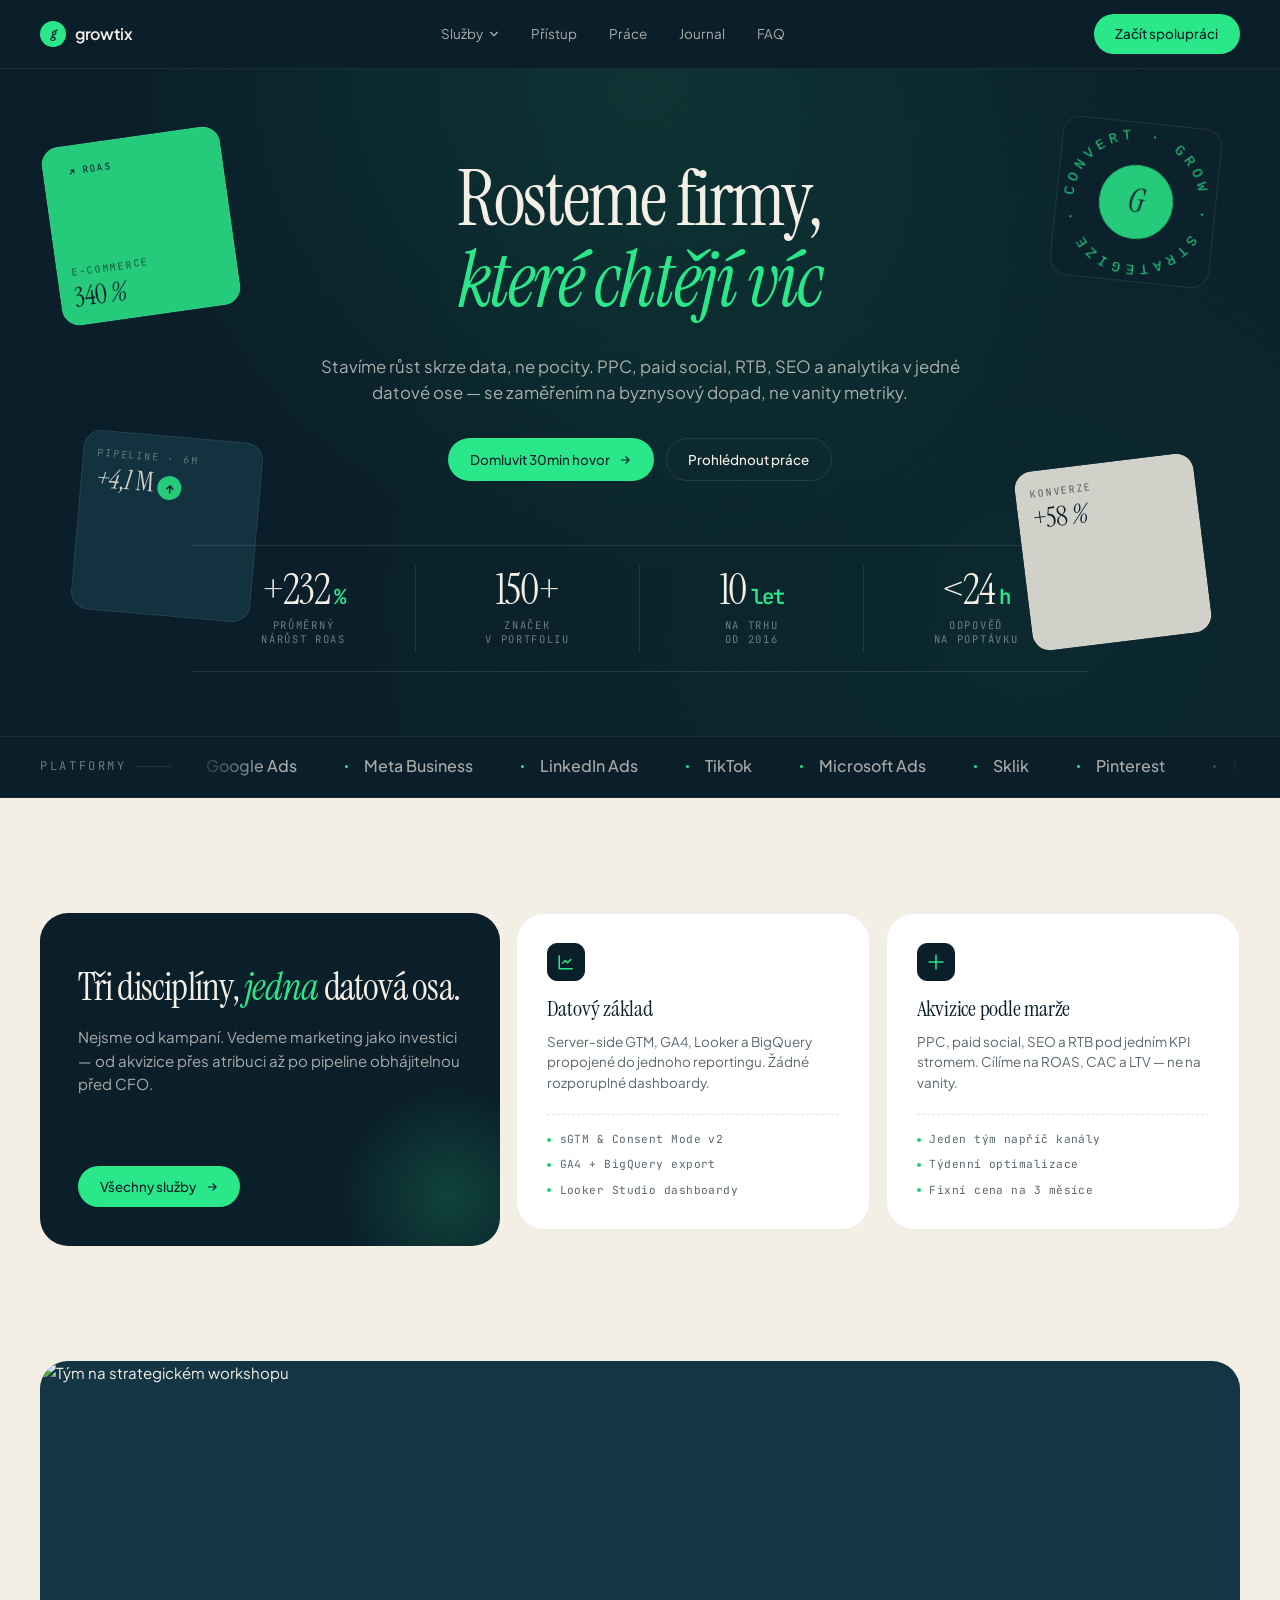
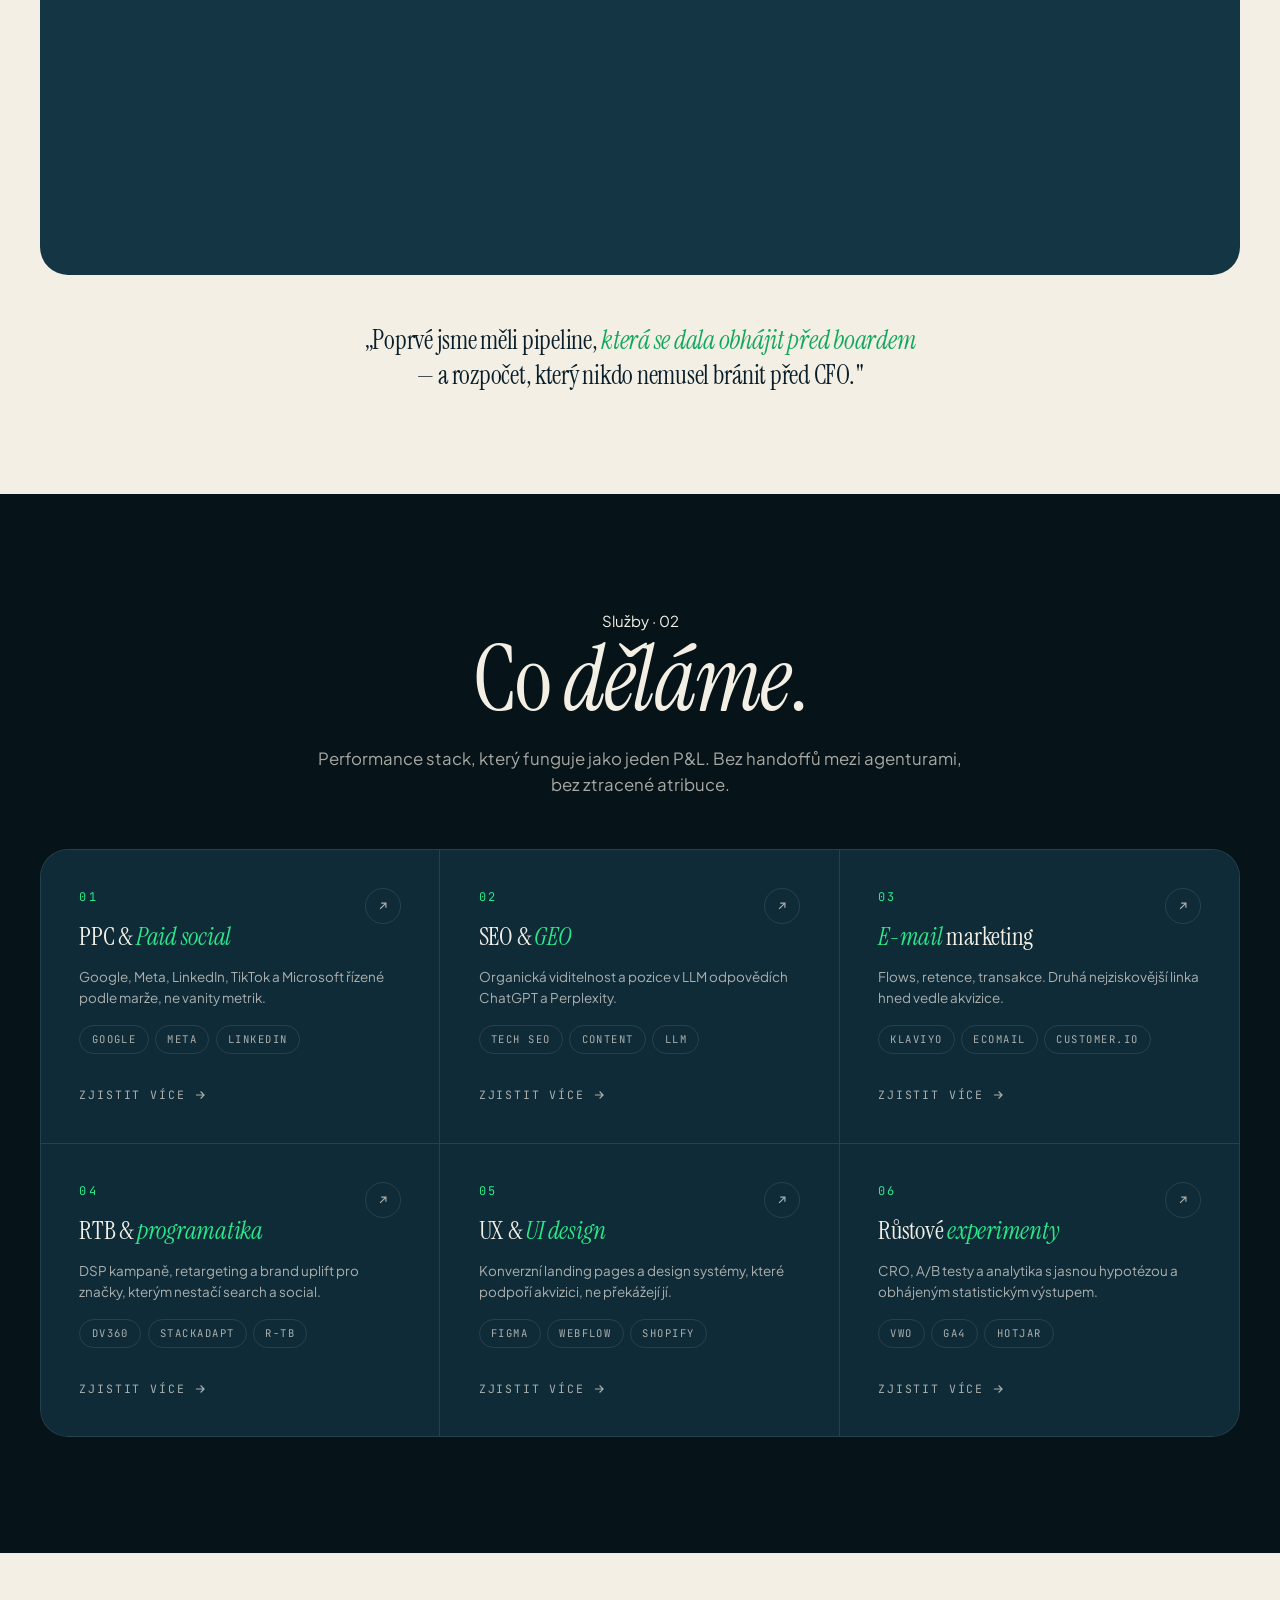
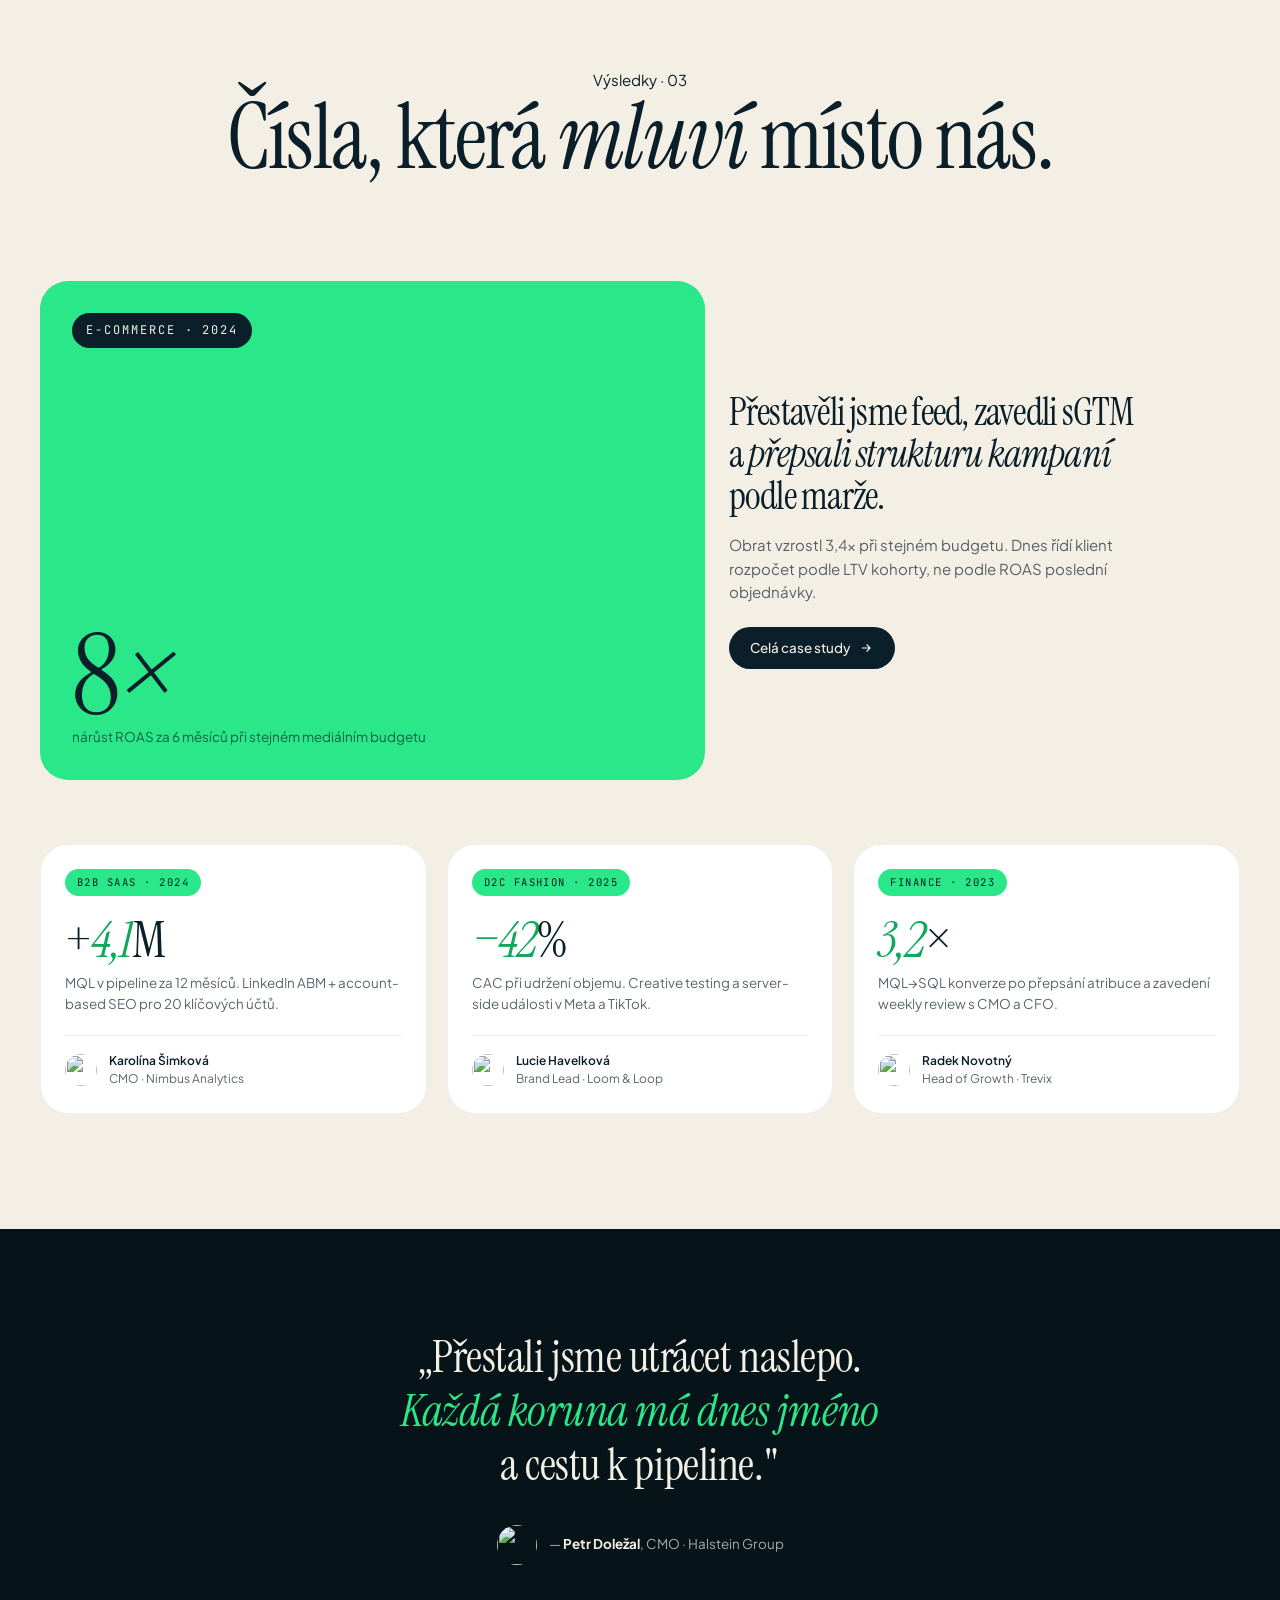
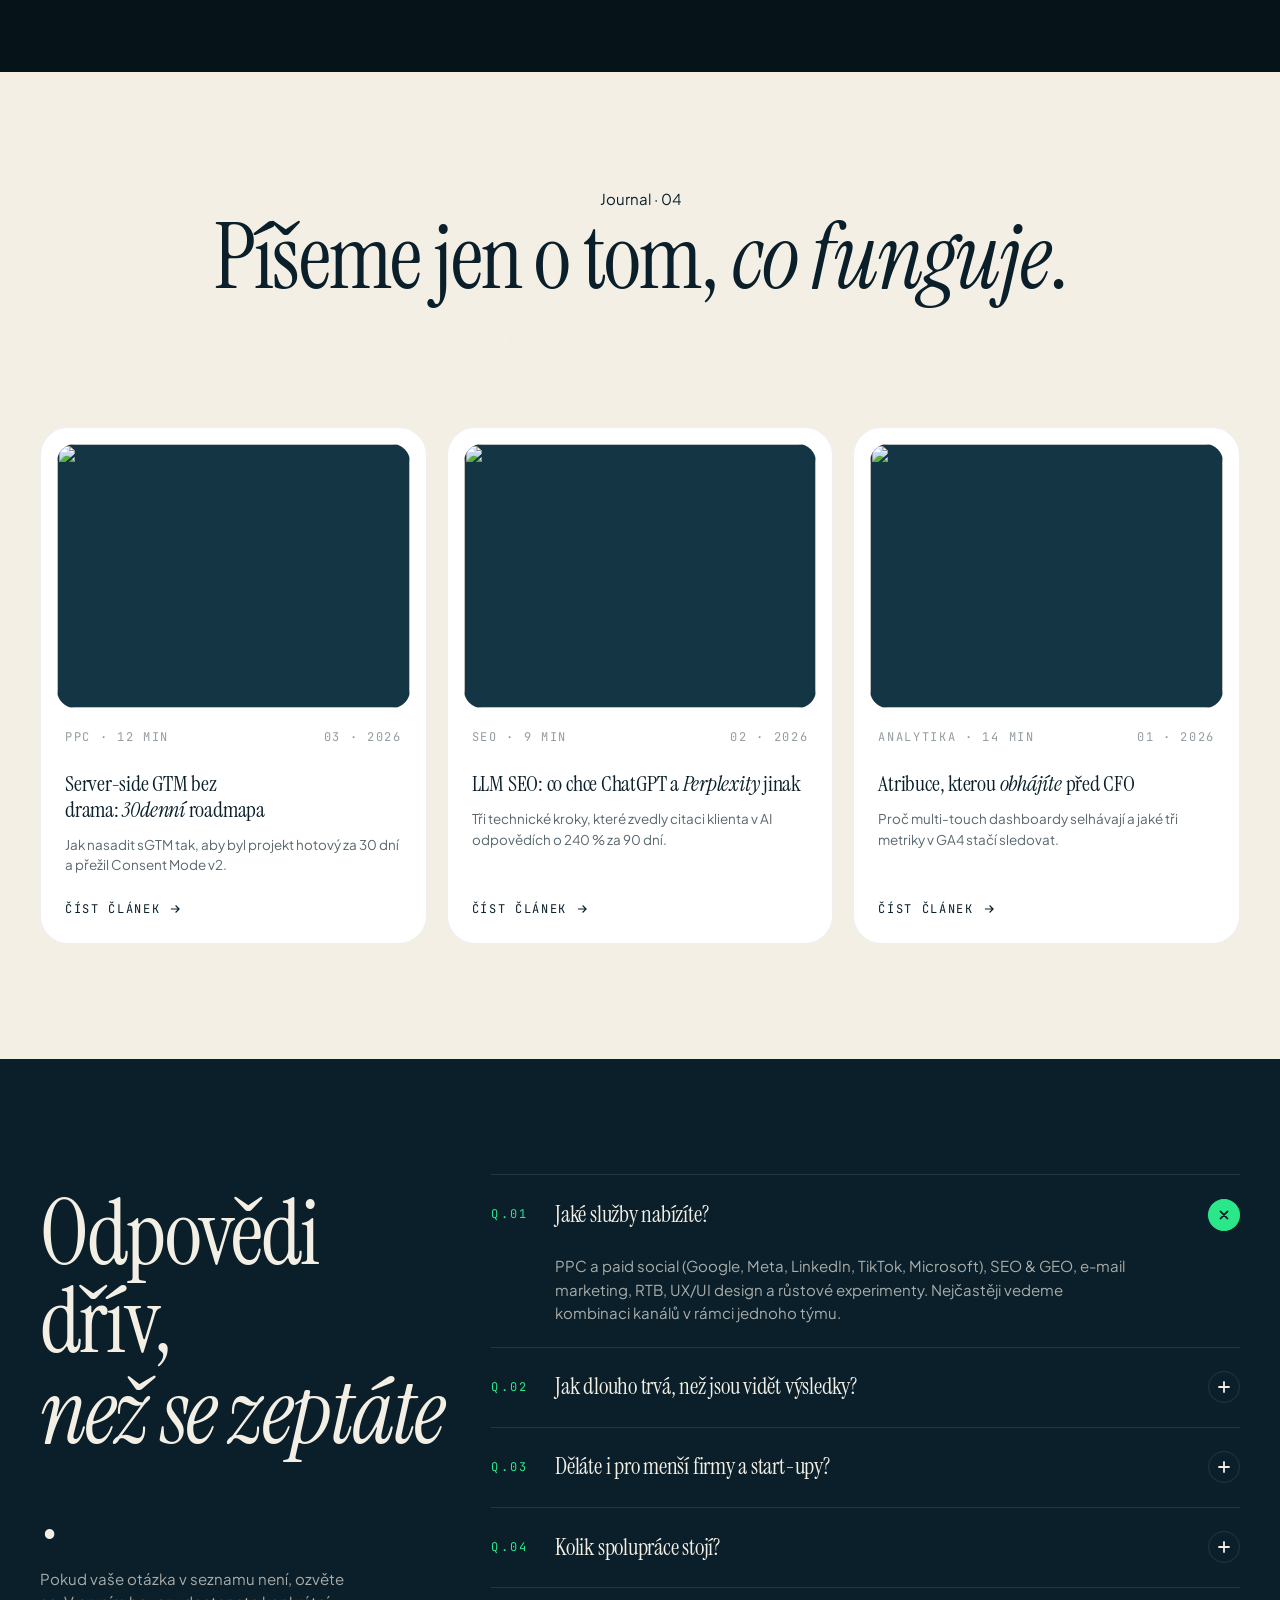
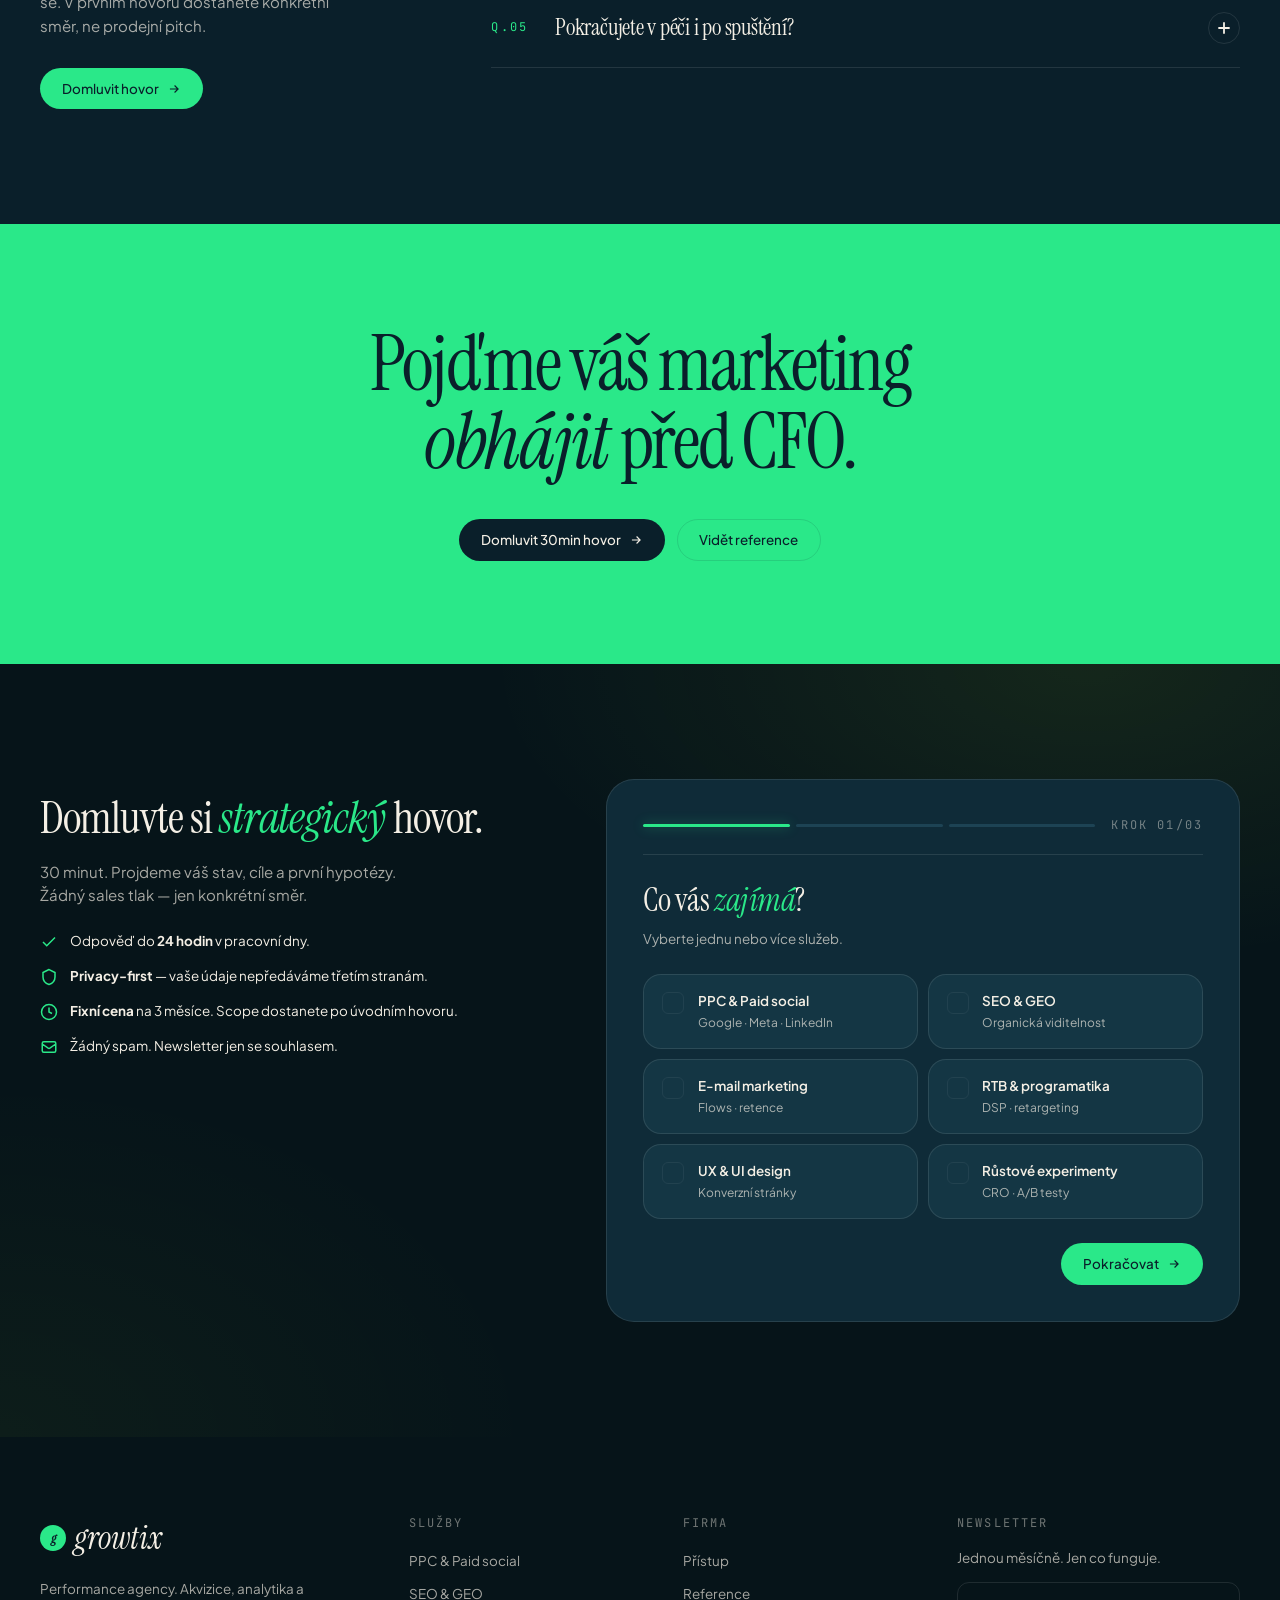
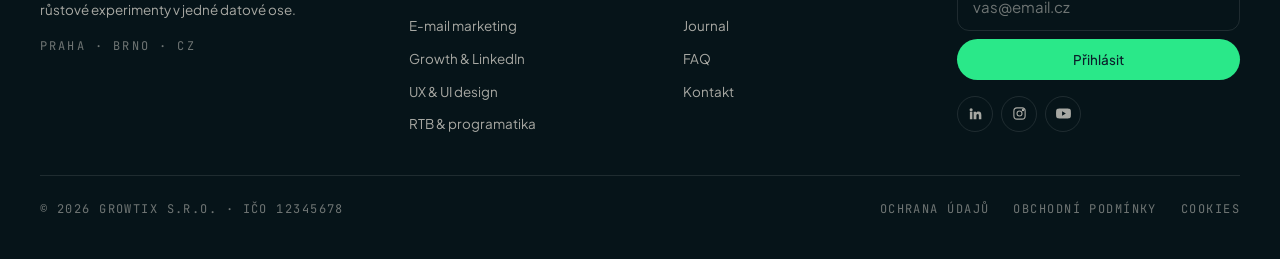
==== index.html @ 241e906a "Initial commit: GrowTix web project" ====
<!doctype html>
<html lang="cs">
<head>
<meta charset="utf-8">
<meta name="viewport" content="width=device-width, initial-scale=1, viewport-fit=cover">
<meta name="color-scheme" content="dark">
<title>Growtix — Performance agency, která škáluje značky</title>
<meta name="description" content="Performance agentura z Prahy a Brna. PPC, SEO, paid social, analytika a růstové experimenty řízené podle marže.">
<link rel="preconnect" href="https://fonts.googleapis.com">
<link rel="preconnect" href="https://fonts.gstatic.com" crossorigin>
<link href="https://fonts.googleapis.com/css2?family=Plus+Jakarta+Sans:wght@400;500;600;700&family=Instrument+Serif:ital@0;1&family=JetBrains+Mono:wght@400;500&display=swap" rel="stylesheet">
<link rel="stylesheet" href="css/growtix.css">
</head>
<body>

<header class="header" id="gxHeader">
  <div class="container container--wide">
    <div class="header__inner">
      <a href="#top" class="brand" aria-label="Growtix — domů">
        <span class="brand__mark" aria-hidden="true">g</span>
        <span>growtix</span>
      </a>
      <nav class="nav" aria-label="Hlavní">
        <button type="button" class="nav__link nav__trigger" id="gxMegaTrigger" aria-haspopup="true" aria-expanded="false" aria-controls="gxMega">
          Služby
          <svg class="chev" viewBox="0 0 12 12" aria-hidden="true"><path d="M2 4l4 4 4-4" fill="none" stroke="currentColor" stroke-width="1.6" stroke-linecap="round" stroke-linejoin="round"/></svg>
        </button>
        <a href="#approach" class="nav__link">Přístup</a>
        <a href="#work" class="nav__link">Práce</a>
        <a href="#journal" class="nav__link">Journal</a>
        <a href="#faq" class="nav__link">FAQ</a>
      </nav>
      <div class="header__actions">
        <button class="burger" aria-label="Menu"><svg width="16" height="12" viewBox="0 0 18 14" fill="none" stroke="currentColor" stroke-width="1.6" stroke-linecap="round"><path d="M1 1h16M1 7h16M1 13h16"/></svg></button>
        <a href="#cta" class="btn btn--primary">Začít spolupráci</a>
      </div>
    </div>
  </div>

  <div class="mega" id="gxMega" role="region" aria-label="Služby">
    <div class="container container--wide">
      <div class="mega__inner">
        <div class="mega__list">
          <a href="sluzby/ppc.html" class="mega__item"><span class="mega__num">01</span><span class="mega__title">PPC &amp; <em>Paid</em></span><span class="mega__desc">Google · Meta · LinkedIn · TikTok</span></a>
          <a href="sluzby/seo.html" class="mega__item"><span class="mega__num">02</span><span class="mega__title">SEO &amp; <em>GEO</em></span><span class="mega__desc">Organika + LLM viditelnost</span></a>
          <a href="sluzby/email.html" class="mega__item"><span class="mega__num">03</span><span class="mega__title"><em>E-mail</em> marketing</span><span class="mega__desc">Flows · retence · transakce</span></a>
          <a href="sluzby/growth-hacking.html" class="mega__item"><span class="mega__num">04</span><span class="mega__title">Growth &amp; <em>LinkedIn</em></span><span class="mega__desc">B2B outreach · automatizace</span></a>
          <a href="#services" class="mega__item"><span class="mega__num">05</span><span class="mega__title">RTB &amp; <em>DSP</em></span><span class="mega__desc">Programatika · retargeting</span></a>
          <a href="sluzby/ux-ui.html" class="mega__item"><span class="mega__num">06</span><span class="mega__title">UX &amp; <em>UI</em></span><span class="mega__desc">Audit · design · implementace</span></a>
        </div>
        <div class="mega__cta">
          <span class="eyebrow"><span class="dot"></span>Zdarma</span>
          <div class="mega__cta-title">PPC audit <em>do 5</em> pracovních dní.</div>
          <a href="#cta" class="btn btn--dark" style="align-self:flex-start">Objednat audit
            <svg class="arrow" viewBox="0 0 24 24" fill="none" stroke="currentColor" stroke-width="2" aria-hidden="true"><path d="M5 12h14m-6-6 6 6-6 6"/></svg>
          </a>
        </div>
      </div>
    </div>
  </div>
</header>

<main id="top">

<!-- =========== HERO =========== -->
<section class="hero hero--home" aria-labelledby="heroTitle">
  <div class="container container--wide">

    <div class="hero-home">
      <span class="eyebrow"><span class="dot"></span>We are Growtix · Performance agency</span>

      <h1 class="hero-home__title" id="heroTitle">
        Rosteme firmy, <em>které chtějí víc</em>
      </h1>

      <p class="hero-home__lead">Stavíme růst skrze data, ne pocity. PPC, paid social, RTB, SEO a analytika v jedné datové ose — se zaměřením na byznysový dopad, ne vanity metriky.</p>

      <div class="hero-home__actions">
        <a href="#cta" class="btn btn--primary">Domluvit 30min hovor
          <svg class="arrow" viewBox="0 0 24 24" fill="none" stroke="currentColor" stroke-width="2" aria-hidden="true"><path d="M5 12h14m-6-6 6 6-6 6"/></svg>
        </a>
        <a href="#work" class="btn btn--outline-light">Prohlédnout práce</a>
      </div>

      <div class="hero-home__stats" role="list" aria-label="Klíčová čísla">
        <div class="hero-stat" role="listitem">
          <div class="hero-stat__num">+232<span>%</span></div>
          <div class="hero-stat__lbl">průměrný<br>nárůst ROAS</div>
        </div>
        <div class="hero-stat" role="listitem">
          <div class="hero-stat__num">150+</div>
          <div class="hero-stat__lbl">značek<br>v portfoliu</div>
        </div>
        <div class="hero-stat" role="listitem">
          <div class="hero-stat__num">10<span>let</span></div>
          <div class="hero-stat__lbl">na trhu<br>od 2016</div>
        </div>
        <div class="hero-stat" role="listitem">
          <div class="hero-stat__num">&lt;24<span>h</span></div>
          <div class="hero-stat__lbl">odpověď<br>na poptávku</div>
        </div>
      </div>
    </div>

  </div>

  <div class="hero-home__floats" aria-hidden="true">
    <div class="hero-home__float hero-home__float--1">
      <div class="tile tile--mint">
        <span class="tile__badge"><svg viewBox="0 0 24 24" fill="none" stroke="currentColor" stroke-width="2.5"><path d="M7 17 17 7M9 7h8v8"/></svg>ROAS</span>
        <div>
          <div class="tile-kpi__label">E-commerce</div>
          <div class="tile-kpi__val">340<em>%</em></div>
        </div>
      </div>
    </div>
    <div class="hero-home__float hero-home__float--2">
      <div class="tile tile-seal">
        <div class="tile-seal__ring">
          <svg viewBox="0 0 100 100" width="100%" height="100%">
            <defs><path id="circHome" d="M50,50 m-40,0 a40,40 0 1,1 80,0 a40,40 0 1,1 -80,0"/></defs>
            <text fill="#2AE889" font-family="monospace" font-size="9" letter-spacing="3">
              <textPath href="#circHome">CONVERT · GROW · STRATEGIZE · OPTIMIZE · </textPath>
            </text>
          </svg>
        </div>
        <div class="tile-seal__glyph">G</div>
      </div>
    </div>
    <div class="hero-home__float hero-home__float--3">
      <div class="tile tile--dark">
        <div>
          <div class="tile-kpi__label">Pipeline · 6M</div>
          <div class="tile-kpi__val"><em>+4,1</em>M<span class="arr">↑</span></div>
        </div>
      </div>
    </div>
    <div class="hero-home__float hero-home__float--4">
      <div class="tile tile--cream">
        <div>
          <div class="tile-kpi__label">Konverze</div>
          <div class="tile-kpi__val">+58<em>%</em></div>
        </div>
      </div>
    </div>
  </div>
</section>

<!-- Marquee -->
<div class="marquee" aria-label="Platformy">
  <div class="container container--wide">
    <div class="marquee__row">
      <div class="marquee__label">Platformy</div>
      <div class="marquee__mask">
        <div class="marquee__track">
          <span class="marquee__item"><img src="https://cdn.simpleicons.org/googleads/f4efe5" alt="" width="20" height="20" onerror="this.style.display='none'">Google Ads</span>
          <span class="marquee__item"><img src="https://cdn.simpleicons.org/meta/f4efe5" alt="" width="20" height="20" onerror="this.style.display='none'">Meta Business</span>
          <span class="marquee__item">LinkedIn Ads</span>
          <span class="marquee__item"><img src="https://cdn.simpleicons.org/tiktok/f4efe5" alt="" width="20" height="20" onerror="this.style.display='none'">TikTok</span>
          <span class="marquee__item">Microsoft Ads</span>
          <span class="marquee__item">Sklik</span>
          <span class="marquee__item"><img src="https://cdn.simpleicons.org/pinterest/f4efe5" alt="" width="20" height="20" onerror="this.style.display='none'">Pinterest</span>
          <span class="marquee__item"><img src="https://cdn.simpleicons.org/reddit/f4efe5" alt="" width="20" height="20" onerror="this.style.display='none'">Reddit</span>
          <span class="marquee__item"><img src="https://cdn.simpleicons.org/x/f4efe5" alt="" width="20" height="20" onerror="this.style.display='none'">X (Twitter)</span>
          <span class="marquee__item"><img src="https://cdn.simpleicons.org/google/f4efe5" alt="" width="20" height="20" onerror="this.style.display='none'">Google MP</span>
          <span class="marquee__item">Klaviyo</span>
          <span class="marquee__item">Heureka</span>
          <!-- duplicate for seamless loop -->
          <span class="marquee__item" aria-hidden="true"><img src="https://cdn.simpleicons.org/googleads/f4efe5" alt="" width="20" height="20" onerror="this.style.display='none'">Google Ads</span>
          <span class="marquee__item" aria-hidden="true"><img src="https://cdn.simpleicons.org/meta/f4efe5" alt="" width="20" height="20" onerror="this.style.display='none'">Meta Business</span>
          <span class="marquee__item" aria-hidden="true">LinkedIn Ads</span>
          <span class="marquee__item" aria-hidden="true"><img src="https://cdn.simpleicons.org/tiktok/f4efe5" alt="" width="20" height="20" onerror="this.style.display='none'">TikTok</span>
          <span class="marquee__item" aria-hidden="true">Microsoft Ads</span>
          <span class="marquee__item" aria-hidden="true">Sklik</span>
          <span class="marquee__item" aria-hidden="true"><img src="https://cdn.simpleicons.org/pinterest/f4efe5" alt="" width="20" height="20" onerror="this.style.display='none'">Pinterest</span>
          <span class="marquee__item" aria-hidden="true"><img src="https://cdn.simpleicons.org/reddit/f4efe5" alt="" width="20" height="20" onerror="this.style.display='none'">Reddit</span>
          <span class="marquee__item" aria-hidden="true"><img src="https://cdn.simpleicons.org/x/f4efe5" alt="" width="20" height="20" onerror="this.style.display='none'">X (Twitter)</span>
          <span class="marquee__item" aria-hidden="true"><img src="https://cdn.simpleicons.org/google/f4efe5" alt="" width="20" height="20" onerror="this.style.display='none'">Google MP</span>
          <span class="marquee__item" aria-hidden="true">Klaviyo</span>
          <span class="marquee__item" aria-hidden="true">Heureka</span>
        </div>
      </div>
    </div>
  </div>
</div>

<!-- =========== INTRO (cream band) =========== -->
<section class="band intro reveal" id="approach" aria-labelledby="introTitle">
  <div class="container">
    <div class="intro__grid">
      <div class="intro__lead-card">
        <span class="eyebrow"><span class="dot"></span>Přístup · 01</span>
        <h3 id="introTitle">Tři disciplíny, <em>jedna</em> datová osa.</h3>
        <p>Nejsme od kampaní. Vedeme marketing jako investici — od akvizice přes atribuci až po pipeline obhájitelnou před CFO.</p>
        <a href="#services" class="btn btn--primary">Všechny služby
          <svg class="arrow" viewBox="0 0 24 24" fill="none" stroke="currentColor" stroke-width="2" aria-hidden="true"><path d="M5 12h14m-6-6 6 6-6 6"/></svg>
        </a>
      </div>
      <div class="intro-card">
        <div class="intro-card__icon"><svg width="18" height="18" viewBox="0 0 24 24" fill="none" stroke="currentColor" stroke-width="2"><path d="M3 3v18h18"/><path d="M7 14l4-4 3 3 5-5"/></svg></div>
        <h4>Datový základ</h4>
        <p>Server-side GTM, GA4, Looker a BigQuery propojené do jednoho reportingu. Žádné rozporuplné dashboardy.</p>
        <ul>
          <li>sGTM &amp; Consent Mode v2</li>
          <li>GA4 + BigQuery export</li>
          <li>Looker Studio dashboardy</li>
        </ul>
      </div>
      <div class="intro-card">
        <div class="intro-card__icon"><svg width="18" height="18" viewBox="0 0 24 24" fill="none" stroke="currentColor" stroke-width="2"><path d="M12 2v20M2 12h20"/></svg></div>
        <h4>Akvizice podle marže</h4>
        <p>PPC, paid social, SEO a RTB pod jedním KPI stromem. Cílíme na ROAS, CAC a LTV — ne na vanity.</p>
        <ul>
          <li>Jeden tým napříč kanály</li>
          <li>Týdenní optimalizace</li>
          <li>Fixní cena na 3 měsíce</li>
        </ul>
      </div>
    </div>
  </div>
</section>

<!-- =========== FEATURE STRIP =========== -->
<section class="feature-strip reveal" aria-label="Ukázka">
  <div class="container">
    <div class="feature-strip__media">
      <img src="https://images.unsplash.com/photo-1521737604893-d14cc237f11d?auto=format&fit=crop&w=1800&q=80" alt="Tým na strategickém workshopu">
    </div>
    <p class="feature-strip__caption">
      „Poprvé jsme měli pipeline, <em>která se dala obhájit před boardem</em> — a rozpočet, který nikdo nemusel bránit před CFO."
    </p>
  </div>
</section>

<!-- =========== WHAT WE DO =========== -->
<section class="band band--darker wwd reveal" id="services" aria-labelledby="servicesTitle">
  <div class="container">
    <div class="sec-head">
      Služby · 02</span>
      <h2 class="sec-head__title" id="servicesTitle">Co <em>děláme</em>.</h2>
      <p class="sec-head__lead">Performance stack, který funguje jako jeden P&amp;L. Bez handoffů mezi agenturami, bez ztracené atribuce.</p>
    </div>

    <div class="wwd__grid">
      <a class="wwd-item" href="sluzby/ppc.html">
        <div class="wwd-item__num">01</div>
        <h3 class="wwd-item__title">PPC &amp; <em>Paid social</em></h3>
        <p class="wwd-item__body">Google, Meta, LinkedIn, TikTok a Microsoft řízené podle marže, ne vanity metrik.</p>
        <div class="wwd-item__tags"><span class="tag-pill"><img src="https://cdn.simpleicons.org/googleads/2ae889" alt="" width="14" height="14" onerror="this.remove()">Google</span><span class="tag-pill"><img src="https://cdn.simpleicons.org/meta/2ae889" alt="" width="14" height="14" onerror="this.remove()">Meta</span><span class="tag-pill">LinkedIn</span></div>
        <span class="wwd-item__cta">Zjistit více <svg width="14" height="14" viewBox="0 0 24 24" fill="none" stroke="currentColor" stroke-width="2" aria-hidden="true"><path d="M5 12h14m-6-6 6 6-6 6"/></svg></span>
        <span class="wwd-item__arrow" aria-hidden="true"><svg width="14" height="14" viewBox="0 0 24 24" fill="none" stroke="currentColor" stroke-width="2"><path d="M7 17 17 7M9 7h8v8"/></svg></span>
      </a>
      <a class="wwd-item" href="sluzby/ppc.html">
        <div class="wwd-item__num">02</div>
        <h3 class="wwd-item__title">SEO &amp; <em>GEO</em></h3>
        <p class="wwd-item__body">Organická viditelnost a pozice v LLM odpovědích ChatGPT a Perplexity.</p>
        <div class="wwd-item__tags"><span class="tag-pill">Tech SEO</span><span class="tag-pill">Content</span><span class="tag-pill">LLM</span></div>
        <span class="wwd-item__cta">Zjistit více <svg width="14" height="14" viewBox="0 0 24 24" fill="none" stroke="currentColor" stroke-width="2" aria-hidden="true"><path d="M5 12h14m-6-6 6 6-6 6"/></svg></span>
        <span class="wwd-item__arrow" aria-hidden="true"><svg width="14" height="14" viewBox="0 0 24 24" fill="none" stroke="currentColor" stroke-width="2"><path d="M7 17 17 7M9 7h8v8"/></svg></span>
      </a>
      <a class="wwd-item" href="sluzby/ppc.html">
        <div class="wwd-item__num">03</div>
        <h3 class="wwd-item__title"><em>E-mail</em> marketing</h3>
        <p class="wwd-item__body">Flows, retence, transakce. Druhá nejziskovější linka hned vedle akvizice.</p>
        <div class="wwd-item__tags"><span class="tag-pill">Klaviyo</span><span class="tag-pill">Ecomail</span><span class="tag-pill">Customer.io</span></div>
        <span class="wwd-item__cta">Zjistit více <svg width="14" height="14" viewBox="0 0 24 24" fill="none" stroke="currentColor" stroke-width="2" aria-hidden="true"><path d="M5 12h14m-6-6 6 6-6 6"/></svg></span>
        <span class="wwd-item__arrow" aria-hidden="true"><svg width="14" height="14" viewBox="0 0 24 24" fill="none" stroke="currentColor" stroke-width="2"><path d="M7 17 17 7M9 7h8v8"/></svg></span>
      </a>
      <a class="wwd-item" href="sluzby/ppc.html">
        <div class="wwd-item__num">04</div>
        <h3 class="wwd-item__title">RTB &amp; <em>programatika</em></h3>
        <p class="wwd-item__body">DSP kampaně, retargeting a brand uplift pro značky, kterým nestačí search a social.</p>
        <div class="wwd-item__tags"><span class="tag-pill">DV360</span><span class="tag-pill">StackAdapt</span><span class="tag-pill">R-TB</span></div>
        <span class="wwd-item__cta">Zjistit více <svg width="14" height="14" viewBox="0 0 24 24" fill="none" stroke="currentColor" stroke-width="2" aria-hidden="true"><path d="M5 12h14m-6-6 6 6-6 6"/></svg></span>
        <span class="wwd-item__arrow" aria-hidden="true"><svg width="14" height="14" viewBox="0 0 24 24" fill="none" stroke="currentColor" stroke-width="2"><path d="M7 17 17 7M9 7h8v8"/></svg></span>
      </a>
      <a class="wwd-item" href="sluzby/ppc.html">
        <div class="wwd-item__num">05</div>
        <h3 class="wwd-item__title">UX &amp; <em>UI design</em></h3>
        <p class="wwd-item__body">Konverzní landing pages a design systémy, které podpoří akvizici, ne překážejí jí.</p>
        <div class="wwd-item__tags"><span class="tag-pill"><img src="https://cdn.simpleicons.org/figma/2ae889" alt="" width="14" height="14" onerror="this.remove()">Figma</span><span class="tag-pill"><img src="https://cdn.simpleicons.org/webflow/2ae889" alt="" width="14" height="14" onerror="this.remove()">Webflow</span><span class="tag-pill"><img src="https://cdn.simpleicons.org/shopify/2ae889" alt="" width="14" height="14" onerror="this.remove()">Shopify</span></div>
        <span class="wwd-item__cta">Zjistit více <svg width="14" height="14" viewBox="0 0 24 24" fill="none" stroke="currentColor" stroke-width="2" aria-hidden="true"><path d="M5 12h14m-6-6 6 6-6 6"/></svg></span>
        <span class="wwd-item__arrow" aria-hidden="true"><svg width="14" height="14" viewBox="0 0 24 24" fill="none" stroke="currentColor" stroke-width="2"><path d="M7 17 17 7M9 7h8v8"/></svg></span>
      </a>
      <a class="wwd-item" href="sluzby/ppc.html">
        <div class="wwd-item__num">06</div>
        <h3 class="wwd-item__title">Růstové <em>experimenty</em></h3>
        <p class="wwd-item__body">CRO, A/B testy a analytika s jasnou hypotézou a obhájeným statistickým výstupem.</p>
        <div class="wwd-item__tags"><span class="tag-pill">VWO</span><span class="tag-pill"><img src="https://cdn.simpleicons.org/googleanalytics/2ae889" alt="" width="14" height="14" onerror="this.remove()">GA4</span><span class="tag-pill"><img src="https://cdn.simpleicons.org/hotjar/2ae889" alt="" width="14" height="14" onerror="this.remove()">Hotjar</span></div>
        <span class="wwd-item__cta">Zjistit více <svg width="14" height="14" viewBox="0 0 24 24" fill="none" stroke="currentColor" stroke-width="2" aria-hidden="true"><path d="M5 12h14m-6-6 6 6-6 6"/></svg></span>
        <span class="wwd-item__arrow" aria-hidden="true"><svg width="14" height="14" viewBox="0 0 24 24" fill="none" stroke="currentColor" stroke-width="2"><path d="M7 17 17 7M9 7h8v8"/></svg></span>
      </a>
    </div>
  </div>
</section>

<!-- =========== CASES =========== -->
<section class="band cases reveal" id="work" aria-labelledby="workTitle">
  <div class="container">
    <div class="sec-head">
      Výsledky · 03</span>
      <h2 class="sec-head__title">Čísla, která <em>mluví</em> místo nás.</h2>
      <p class="sec-head__lead">Výběr z portfolia 2023—2025 napříč e-com, SaaS a enterprise segmentem.</p>
    </div>

    <div class="case-hero">
      <div class="case-hero__media">
        <div class="chip">E-commerce · 2024</div>
        <div>
          <div class="pct">8<em>×</em></div>
          <div class="sub">nárůst ROAS za 6 měsíců při stejném mediálním budgetu</div>
        </div>
      </div>
      <div class="case-hero__text">
        <span class="eyebrow" style="margin-bottom:1rem"><span class="dot"></span>Case · Nordix</span>
        <h3>Přestavěli jsme feed, zavedli sGTM a <em>přepsali strukturu kampaní</em> podle marže.</h3>
        <p>Obrat vzrostl 3,4× při stejném budgetu. Dnes řídí klient rozpočet podle LTV kohorty, ne podle ROAS poslední objednávky.</p>
        <a href="#cta" class="btn btn--dark">Celá case study
          <svg class="arrow" viewBox="0 0 24 24" fill="none" stroke="currentColor" stroke-width="2" aria-hidden="true"><path d="M5 12h14m-6-6 6 6-6 6"/></svg>
        </a>
      </div>
    </div>

    <div class="case-row">
      <article class="case-card">
        <span class="case-card__tag">B2B SaaS · 2024</span>
        <div class="case-card__metric">+<em>4,1</em>M</div>
        <div class="case-card__label">MQL v pipeline za 12 měsíců. LinkedIn ABM + account-based SEO pro 20 klíčových účtů.</div>
        <div class="case-card__author">
          <img src="https://images.unsplash.com/photo-1494790108377-be9c29b29330?auto=format&fit=crop&w=120&q=80" alt="">
          <div><strong>Karolína Šimková</strong><br>CMO · Nimbus Analytics</div>
        </div>
      </article>
      <article class="case-card">
        <span class="case-card__tag">D2C Fashion · 2025</span>
        <div class="case-card__metric"><em>−42</em>%</div>
        <div class="case-card__label">CAC při udržení objemu. Creative testing a server-side události v Meta a TikTok.</div>
        <div class="case-card__author">
          <img src="https://images.unsplash.com/photo-1573496359142-b8d87734a5a2?auto=format&fit=crop&w=120&q=80" alt="">
          <div><strong>Lucie Havelková</strong><br>Brand Lead · Loom &amp; Loop</div>
        </div>
      </article>
      <article class="case-card">
        <span class="case-card__tag">Finance · 2023</span>
        <div class="case-card__metric"><em>3,2</em>×</div>
        <div class="case-card__label">MQL→SQL konverze po přepsání atribuce a zavedení weekly review s CMO a CFO.</div>
        <div class="case-card__author">
          <img src="https://images.unsplash.com/photo-1507003211169-0a1dd7228f2d?auto=format&fit=crop&w=120&q=80" alt="">
          <div><strong>Radek Novotný</strong><br>Head of Growth · Trevix</div>
        </div>
      </article>
    </div>
  </div>
</section>

<!-- =========== QUOTE =========== -->
<section class="quote reveal" aria-label="Citát">
  <div class="container">
    <p class="quote__text">„Přestali jsme utrácet naslepo. <em>Každá koruna má dnes jméno</em> a cestu k pipeline."</p>
    <div class="quote__author">
      <img src="https://images.unsplash.com/photo-1500648767791-00dcc994a43e?auto=format&fit=crop&w=120&q=80" alt="">
      <div>— <strong style="color:var(--on-dark)">Petr Doležal</strong>, CMO · Halstein Group</div>
    </div>
  </div>
</section>

<!-- =========== JOURNAL =========== -->
<section class="band journal reveal" id="journal" aria-labelledby="journalTitle">
  <div class="container">
    <div class="sec-head">
      Journal · 04</span>
      <h2 class="sec-head__title" id="journalTitle">Píšeme jen o tom, <em>co funguje</em>.</h2>
      <p class="sec-head__lead">Postřehy z kampaní, které reálně běží — ne kurátorované best practice z loňské konference.</p>
    </div>

    <div class="journal__grid">
      <a href="#" class="journal-card">
        <div class="journal-card__media"><img src="https://images.unsplash.com/photo-1551288049-bebda4e38f71?auto=format&fit=crop&w=900&q=80" alt=""></div>
        <div class="journal-card__meta"><span>PPC · 12 min</span><span>03 · 2026</span></div>
        <h3 class="journal-card__title">Server-side GTM bez drama: <em>30denní</em> roadmapa</h3>
        <p class="journal-card__excerpt">Jak nasadit sGTM tak, aby byl projekt hotový za 30 dní a přežil Consent Mode v2.</p>
        <span class="journal-card__link">Číst článek <svg viewBox="0 0 24 24" fill="none" stroke="currentColor" stroke-width="2"><path d="M5 12h14m-6-6 6 6-6 6"/></svg></span>
      </a>
      <a href="#" class="journal-card">
        <div class="journal-card__media"><img src="https://images.unsplash.com/photo-1677442136019-21780ecad995?auto=format&fit=crop&w=900&q=80" alt=""></div>
        <div class="journal-card__meta"><span>SEO · 9 min</span><span>02 · 2026</span></div>
        <h3 class="journal-card__title">LLM SEO: co chce ChatGPT a <em>Perplexity</em> jinak</h3>
        <p class="journal-card__excerpt">Tři technické kroky, které zvedly citaci klienta v AI odpovědích o 240 % za 90 dní.</p>
        <span class="journal-card__link">Číst článek <svg viewBox="0 0 24 24" fill="none" stroke="currentColor" stroke-width="2"><path d="M5 12h14m-6-6 6 6-6 6"/></svg></span>
      </a>
      <a href="#" class="journal-card">
        <div class="journal-card__media"><img src="https://images.unsplash.com/photo-1460925895917-afdab827c52f?auto=format&fit=crop&w=900&q=80" alt=""></div>
        <div class="journal-card__meta"><span>Analytika · 14 min</span><span>01 · 2026</span></div>
        <h3 class="journal-card__title">Atribuce, kterou <em>obhájíte</em> před CFO</h3>
        <p class="journal-card__excerpt">Proč multi-touch dashboardy selhávají a jaké tři metriky v GA4 stačí sledovat.</p>
        <span class="journal-card__link">Číst článek <svg viewBox="0 0 24 24" fill="none" stroke="currentColor" stroke-width="2"><path d="M5 12h14m-6-6 6 6-6 6"/></svg></span>
      </a>
    </div>
  </div>
</section>

<!-- =========== FAQ =========== -->
<section class="band faq reveal" id="faq" aria-labelledby="faqTitle">
  <div class="container">
    <div class="faq__grid">
      <div class="faq__side">
        <span class="eyebrow"><span class="dot"></span>FAQ · 05</span>
        <h2 class="sec-head__title" style="text-align:left; margin-top:1rem" id="faqTitle">Odpovědi dřív, <em>než se zeptáte</em>.</h2>
        <p>Pokud vaše otázka v seznamu není, ozvěte se. V prvním hovoru dostanete konkrétní směr, ne prodejní pitch.</p>
        <a href="#cta" class="btn btn--primary" style="margin-top:1rem">Domluvit hovor
          <svg class="arrow" viewBox="0 0 24 24" fill="none" stroke="currentColor" stroke-width="2" aria-hidden="true"><path d="M5 12h14m-6-6 6 6-6 6"/></svg>
        </a>
      </div>
      <div class="faq__list" id="gxFaq">
        <div class="faq-item" data-open="true">
          <button class="faq-item__btn" aria-expanded="true">
            <span class="faq-item__num">Q.01</span>
            <span class="faq-item__q">Jaké služby nabízíte?</span>
            <span class="faq-item__icon" aria-hidden="true"><svg viewBox="0 0 12 12"><path d="M6 1v10M1 6h10" stroke="currentColor" stroke-width="1.8" stroke-linecap="round"/></svg></span>
          </button>
          <div class="faq-item__panel"><div><p>PPC a paid social (Google, Meta, LinkedIn, TikTok, Microsoft), SEO &amp; GEO, e-mail marketing, RTB, UX/UI design a růstové experimenty. Nejčastěji vedeme kombinaci kanálů v rámci jednoho týmu.</p></div></div>
        </div>
        <div class="faq-item">
          <button class="faq-item__btn" aria-expanded="false">
            <span class="faq-item__num">Q.02</span>
            <span class="faq-item__q">Jak dlouho trvá, než jsou vidět výsledky?</span>
            <span class="faq-item__icon" aria-hidden="true"><svg viewBox="0 0 12 12"><path d="M6 1v10M1 6h10" stroke="currentColor" stroke-width="1.8" stroke-linecap="round"/></svg></span>
          </button>
          <div class="faq-item__panel"><div><p>První učení vidíme do 14 dnů. Stabilní výsledky u existujících účtů typicky v 6.–10. týdnu, u nových účtů po první kalibraci kreativ a konverzního modelu.</p></div></div>
        </div>
        <div class="faq-item">
          <button class="faq-item__btn" aria-expanded="false">
            <span class="faq-item__num">Q.03</span>
            <span class="faq-item__q">Děláte i pro menší firmy a start-upy?</span>
            <span class="faq-item__icon" aria-hidden="true"><svg viewBox="0 0 12 12"><path d="M6 1v10M1 6h10" stroke="currentColor" stroke-width="1.8" stroke-linecap="round"/></svg></span>
          </button>
          <div class="faq-item__panel"><div><p>Ano. Máme balíček pro značky s měsíčním mediálním rozpočtem od 50&nbsp;000&nbsp;Kč. U start-upů dáváme důraz na rychlý setup měření, aby se peníze neutratily naslepo.</p></div></div>
        </div>
        <div class="faq-item">
          <button class="faq-item__btn" aria-expanded="false">
            <span class="faq-item__num">Q.04</span>
            <span class="faq-item__q">Kolik spolupráce stojí?</span>
            <span class="faq-item__icon" aria-hidden="true"><svg viewBox="0 0 12 12"><path d="M6 1v10M1 6h10" stroke="currentColor" stroke-width="1.8" stroke-linecap="round"/></svg></span>
          </button>
          <div class="faq-item__panel"><div><p>Fee se odvíjí od rozsahu kanálů, typicky 35&nbsp;000–120&nbsp;000&nbsp;Kč měsíčně. Po úvodním hovoru dostanete konkrétní scope a fixní cenu na tři měsíce.</p></div></div>
        </div>
        <div class="faq-item">
          <button class="faq-item__btn" aria-expanded="false">
            <span class="faq-item__num">Q.05</span>
            <span class="faq-item__q">Pokračujete v péči i po spuštění?</span>
            <span class="faq-item__icon" aria-hidden="true"><svg viewBox="0 0 12 12"><path d="M6 1v10M1 6h10" stroke="currentColor" stroke-width="1.8" stroke-linecap="round"/></svg></span>
          </button>
          <div class="faq-item__panel"><div><p>Spolupráce je typicky dlouhodobá — týdenní optimalizace, měsíční reporting a kvartální strategický review s marketingovým nebo výkonným ředitelem.</p></div></div>
        </div>
      </div>
    </div>
  </div>
</section>

<!-- =========== CTA MINT =========== -->
<section class="cta-mint reveal" aria-label="Výzva k akci">
  <div class="container">
    <span class="cta-mint__eyebrow">Připraveni?</span>
    <h3 class="cta-mint__title">Pojďme váš marketing <em>obhájit</em> před CFO.</h3>
    <div class="cta-mint__actions">
      <a href="#cta" class="btn btn--dark">Domluvit 30min hovor
        <svg class="arrow" viewBox="0 0 24 24" fill="none" stroke="currentColor" stroke-width="2" aria-hidden="true"><path d="M5 12h14m-6-6 6 6-6 6"/></svg>
      </a>
      <a href="#work" class="btn btn--outline-dark">Vidět reference</a>
    </div>
  </div>
</section>

<!-- =========== CONTACT =========== -->
<section class="band contact reveal" id="cta" aria-labelledby="ctaTitle">
  <div class="container">
    <div class="contact__grid">
      <div class="contact__side">
        <span class="eyebrow"><span class="dot"></span>Kontakt · 06</span>
        <h3 id="ctaTitle">Domluvte si <em>strategický</em> hovor.</h3>
        <p>30 minut. Projdeme váš stav, cíle a první hypotézy. Žádný sales tlak — jen konkrétní směr.</p>

        <ul class="trust-list">
          <li><svg viewBox="0 0 24 24" fill="none" stroke="currentColor" stroke-width="2"><path d="M20 6 9 17l-5-5"/></svg><span>Odpověď do <strong>24 hodin</strong> v pracovní dny.</span></li>
          <li><svg viewBox="0 0 24 24" fill="none" stroke="currentColor" stroke-width="2"><path d="M12 2 4 6v6c0 5 3.5 8.5 8 10 4.5-1.5 8-5 8-10V6z"/></svg><span><strong>Privacy-first</strong> — vaše údaje nepředáváme třetím stranám.</span></li>
          <li><svg viewBox="0 0 24 24" fill="none" stroke="currentColor" stroke-width="2"><circle cx="12" cy="12" r="10"/><path d="M12 6v6l4 2"/></svg><span><strong>Fixní cena</strong> na 3 měsíce. Scope dostanete po úvodním hovoru.</span></li>
          <li><svg viewBox="0 0 24 24" fill="none" stroke="currentColor" stroke-width="2"><path d="M3 8l7.9 5.6a2 2 0 0 0 2.2 0L21 8M5 5h14a2 2 0 0 1 2 2v10a2 2 0 0 1-2 2H5a2 2 0 0 1-2-2V7a2 2 0 0 1 2-2z"/></svg><span>Žádný spam. Newsletter jen se souhlasem.</span></li>
        </ul>
      </div>

      <form class="form" id="gxLeadForm" novalidate>
        <div class="form__head">
          <div class="form__dots" aria-hidden="true">
            <span class="form__dot is-active" data-dot="1"></span>
            <span class="form__dot" data-dot="2"></span>
            <span class="form__dot" data-dot="3"></span>
          </div>
          <div class="form__count">KROK <span id="gxStepNum">01</span>/03</div>
        </div>

        <div class="step is-active" data-step="1">
          <h4 class="step__title">Co vás <em>zajímá</em>?</h4>
          <p class="step__sub">Vyberte jednu nebo více služeb.</p>
          <div class="choices">
            <label class="choice"><input type="checkbox" name="service" value="PPC"><span class="choice__box"><svg viewBox="0 0 24 24" fill="none" stroke="currentColor" stroke-width="3"><path d="M20 6 9 17l-5-5"/></svg></span><span><span class="choice__lbl">PPC &amp; Paid social</span><span class="choice__desc">Google · Meta · LinkedIn</span></span></label>
            <label class="choice"><input type="checkbox" name="service" value="SEO"><span class="choice__box"><svg viewBox="0 0 24 24" fill="none" stroke="currentColor" stroke-width="3"><path d="M20 6 9 17l-5-5"/></svg></span><span><span class="choice__lbl">SEO &amp; GEO</span><span class="choice__desc">Organická viditelnost</span></span></label>
            <label class="choice"><input type="checkbox" name="service" value="Email"><span class="choice__box"><svg viewBox="0 0 24 24" fill="none" stroke="currentColor" stroke-width="3"><path d="M20 6 9 17l-5-5"/></svg></span><span><span class="choice__lbl">E-mail marketing</span><span class="choice__desc">Flows · retence</span></span></label>
            <label class="choice"><input type="checkbox" name="service" value="RTB"><span class="choice__box"><svg viewBox="0 0 24 24" fill="none" stroke="currentColor" stroke-width="3"><path d="M20 6 9 17l-5-5"/></svg></span><span><span class="choice__lbl">RTB &amp; programatika</span><span class="choice__desc">DSP · retargeting</span></span></label>
            <label class="choice"><input type="checkbox" name="service" value="UX"><span class="choice__box"><svg viewBox="0 0 24 24" fill="none" stroke="currentColor" stroke-width="3"><path d="M20 6 9 17l-5-5"/></svg></span><span><span class="choice__lbl">UX &amp; UI design</span><span class="choice__desc">Konverzní stránky</span></span></label>
            <label class="choice"><input type="checkbox" name="service" value="Growth"><span class="choice__box"><svg viewBox="0 0 24 24" fill="none" stroke="currentColor" stroke-width="3"><path d="M20 6 9 17l-5-5"/></svg></span><span><span class="choice__lbl">Růstové experimenty</span><span class="choice__desc">CRO · A/B testy</span></span></label>
          </div>
          <span class="error" role="alert" hidden data-error="service">Vyberte prosím alespoň jednu službu.</span>
          <div class="form__nav">
            <span></span>
            <button type="button" class="btn btn--primary" data-next>Pokračovat
              <svg class="arrow" viewBox="0 0 24 24" fill="none" stroke="currentColor" stroke-width="2" aria-hidden="true"><path d="M5 12h14m-6-6 6 6-6 6"/></svg>
            </button>
          </div>
        </div>

        <div class="step" data-step="2" aria-hidden="true" inert>
          <h4 class="step__title">Jaký je <em>rozsah</em>?</h4>
          <p class="step__sub">Pomůže nám sestavit správný tým.</p>
          <div class="choices" style="grid-template-columns:1fr">
            <label class="choice choice--radio"><input type="radio" name="scope" value="Startuji"><span class="choice__box"></span><span><span class="choice__lbl">Startuji</span><span class="choice__desc">Do 100 000 Kč / měsíc mediální budget</span></span></label>
            <label class="choice choice--radio"><input type="radio" name="scope" value="Škáluji"><span class="choice__box"></span><span><span class="choice__lbl">Škáluji</span><span class="choice__desc">100–500 000 Kč / měsíc</span></span></label>
            <label class="choice choice--radio"><input type="radio" name="scope" value="Enterprise"><span class="choice__box"></span><span><span class="choice__lbl">Velký rozpočet</span><span class="choice__desc">500 000 Kč+ / měsíc · enterprise tým</span></span></label>
          </div>
          <span class="error" role="alert" hidden data-error="scope">Vyberte prosím jednu možnost.</span>
          <div class="form__nav">
            <button type="button" class="btn btn--outline-dark" data-prev>← Zpět</button>
            <button type="button" class="btn btn--primary" data-next>Pokračovat
              <svg class="arrow" viewBox="0 0 24 24" fill="none" stroke="currentColor" stroke-width="2" aria-hidden="true"><path d="M5 12h14m-6-6 6 6-6 6"/></svg>
            </button>
          </div>
        </div>

        <div class="step" data-step="3" aria-hidden="true" inert>
          <h4 class="step__title">Kam se <em>ozveme</em>?</h4>
          <p class="step__sub">Odpovíme do 24 hodin v pracovní dny.</p>
          <div style="display:grid; grid-template-columns: 1fr 1fr; gap: 0.75rem;">
            <label class="field"><span class="field__lbl">Jméno *</span><input class="input" name="name" required></label>
            <label class="field"><span class="field__lbl">Firma</span><input class="input" name="company"></label>
            <label class="field"><span class="field__lbl">E-mail *</span><input class="input" type="email" name="email" required></label>
            <label class="field"><span class="field__lbl">Telefon</span><input class="input" type="tel" name="phone"></label>
            <label class="field" style="grid-column:1/-1"><span class="field__lbl">Poznámka</span><textarea class="textarea" name="note" placeholder="Krátce o vaší situaci, cílech nebo kanálech."></textarea></label>
            <label class="check" style="grid-column:1/-1"><input type="checkbox" name="consent" required><span>Souhlasím se zpracováním osobních údajů za účelem kontaktu. Nepředáváme je třetím stranám.</span></label>
          </div>
          <span class="error" role="alert" hidden data-error="contact">Vyplňte prosím povinná pole a udělte souhlas.</span>
          <div class="form__nav">
            <button type="button" class="btn btn--outline-dark" data-prev>← Zpět</button>
            <button type="submit" class="btn btn--primary">Odeslat poptávku
              <svg class="arrow" viewBox="0 0 24 24" fill="none" stroke="currentColor" stroke-width="2" aria-hidden="true"><path d="M5 12h14m-6-6 6 6-6 6"/></svg>
            </button>
          </div>
        </div>

        <div class="step success" data-step="4" aria-hidden="true" inert role="status">
          <div class="success__icon" aria-hidden="true"><svg width="24" height="24" viewBox="0 0 24 24" fill="none" stroke="currentColor" stroke-width="2.4"><path d="M20 6 9 17l-5-5"/></svg></div>
          <div class="success__title">Díky, ozveme se do 24 hodin.</div>
          <p class="success__text">Poptávka dorazila. Podíváme se na váš stav a napíšeme konkrétní návrh postupu.</p>
        </div>
      </form>
    </div>
  </div>
</section>

</main>

<!-- =========== FOOTER =========== -->
<footer class="footer">
  <div class="container container--wide">
    <div class="footer__grid">
      <div>
        <div class="footer__brand"><span class="brand__mark" aria-hidden="true">g</span>growtix</div>
        <p class="footer__blurb">Performance agency. Akvizice, analytika a růstové experimenty v jedné datové ose.</p>
        <div class="footer__loc">Praha · Brno · CZ</div>
      </div>
      <div>
        <div class="footer__heading">Služby</div>
        <ul class="footer__list">
          <li><a href="sluzby/ppc.html">PPC &amp; Paid social</a></li>
          <li><a href="sluzby/seo.html">SEO &amp; GEO</a></li>
          <li><a href="sluzby/email.html">E-mail marketing</a></li>
          <li><a href="sluzby/growth-hacking.html">Growth &amp; LinkedIn</a></li>
          <li><a href="sluzby/ux-ui.html">UX &amp; UI design</a></li>
          <li><a href="#services">RTB &amp; programatika</a></li>
        </ul>
      </div>
      <div>
        <div class="footer__heading">Firma</div>
        <ul class="footer__list">
          <li><a href="#approach">Přístup</a></li>
          <li><a href="#work">Reference</a></li>
          <li><a href="#journal">Journal</a></li>
          <li><a href="#faq">FAQ</a></li>
          <li><a href="#cta">Kontakt</a></li>
        </ul>
      </div>
      <div class="footer__news">
        <div class="footer__heading">Newsletter</div>
        <p style="color:var(--on-dark-2); font-size: var(--t-sm); margin: 0 0 0.8rem">Jednou měsíčně. Jen co funguje.</p>
        <form onsubmit="event.preventDefault(); this.querySelector('input').value=''; this.querySelector('button').textContent='Díky ✓';">
          <input type="email" placeholder="vas@email.cz" aria-label="E-mail" required>
          <button type="submit" class="btn btn--primary" style="width:100%">Přihlásit</button>
        </form>
        <div class="footer__social" aria-label="Sociální sítě">
          <a href="#" aria-label="LinkedIn"><svg width="15" height="15" viewBox="0 0 24 24" fill="currentColor"><path d="M4.98 3.5a2.5 2.5 0 1 1 0 5 2.5 2.5 0 0 1 0-5zM3 9h4v12H3zM9 9h3.8v1.8h.05c.53-1 1.82-2.05 3.75-2.05 4 0 4.75 2.63 4.75 6.05V21h-4v-5.4c0-1.3 0-2.95-1.8-2.95s-2.1 1.4-2.1 2.85V21H9z"/></svg></a>
          <a href="#" aria-label="Instagram"><svg width="15" height="15" viewBox="0 0 24 24" fill="none" stroke="currentColor" stroke-width="1.8"><rect x="3" y="3" width="18" height="18" rx="5"/><circle cx="12" cy="12" r="4"/><circle cx="17.5" cy="6.5" r="1" fill="currentColor"/></svg></a>
          <a href="#" aria-label="YouTube"><svg width="15" height="15" viewBox="0 0 24 24" fill="currentColor"><path d="M23.5 6.5a3 3 0 0 0-2.1-2.1C19.5 4 12 4 12 4s-7.5 0-9.4.4A3 3 0 0 0 .5 6.5C.1 8.4.1 12 .1 12s0 3.6.4 5.5a3 3 0 0 0 2.1 2.1C4.5 20 12 20 12 20s7.5 0 9.4-.4a3 3 0 0 0 2.1-2.1c.4-1.9.4-5.5.4-5.5s0-3.6-.4-5.5zM9.75 15.5v-7l6 3.5z"/></svg></a>
        </div>
      </div>
    </div>

    <div class="footer__legal">
      <div>© 2026 Growtix s.r.o. · IČO 12345678</div>
      <div class="footer__legal-links">
        <a href="#">Ochrana údajů</a>
        <a href="#">Obchodní podmínky</a>
        <a href="#">Cookies</a>
      </div>
    </div>
  </div>
</footer>

<div class="sticky-cta">
  <a href="#cta" class="btn btn--primary" style="width:100%">Domluvit hovor
    <svg class="arrow" viewBox="0 0 24 24" fill="none" stroke="currentColor" stroke-width="2" aria-hidden="true"><path d="M5 12h14m-6-6 6 6-6 6"/></svg>
  </a>
</div>

<script>
(function(){
  var reduceMotion = window.matchMedia('(prefers-reduced-motion: reduce)').matches;

  // Mega menu
  var mTrigger = document.getElementById('gxMegaTrigger');
  var mega = document.getElementById('gxMega');
  if (mTrigger && mega) {
    function closeMega(){ mega.classList.remove('is-open'); mTrigger.setAttribute('aria-expanded','false'); }
    function openMega(){ mega.classList.add('is-open'); mTrigger.setAttribute('aria-expanded','true'); }
    mTrigger.addEventListener('click', function(e){ e.stopPropagation(); if (mega.classList.contains('is-open')) closeMega(); else openMega(); });
    document.addEventListener('click', function(e){ if (!mega.contains(e.target) && e.target !== mTrigger && !mTrigger.contains(e.target)) closeMega(); });
    document.addEventListener('keydown', function(e){ if (e.key === 'Escape') closeMega(); });
    mega.querySelectorAll('a').forEach(function(a){ a.addEventListener('click', closeMega); });
  }

  document.querySelectorAll('a[href^="#"]').forEach(function(a){
    a.addEventListener('click', function(e){
      var id = a.getAttribute('href'); if (id.length < 2) return;
      var target = document.querySelector(id); if (!target) return;
      e.preventDefault();
      var offset = (document.getElementById('gxHeader').offsetHeight || 68) + 12;
      var y = target.getBoundingClientRect().top + window.scrollY - offset;
      window.scrollTo({ top: y, behavior: reduceMotion ? 'auto' : 'smooth' });
    });
  });

  if ('IntersectionObserver' in window && !reduceMotion) {
    var io = new IntersectionObserver(function(entries){
      entries.forEach(function(entry){ if (entry.isIntersecting) { entry.target.classList.add('is-on'); io.unobserve(entry.target); } });
    }, { threshold: 0.08 });
    document.querySelectorAll('.reveal').forEach(function(el){ io.observe(el); });
  } else {
    document.querySelectorAll('.reveal').forEach(function(el){ el.classList.add('is-on'); });
  }

  var rot = document.getElementById('gxRotator');
  if (rot && !reduceMotion) {
    var words = rot.querySelectorAll('.rot__word');
    var idx = 0;
    setInterval(function(){
      idx = (idx + 1) % (words.length - 1);
      rot.style.transform = 'translateY(-' + idx + 'em)';
    }, 2200);
  }

  var faq = document.getElementById('gxFaq');
  if (faq) {
    faq.querySelectorAll('.faq-item__btn').forEach(function(btn){
      btn.addEventListener('click', function(){
        var item = btn.closest('.faq-item');
        var open = item.getAttribute('data-open') === 'true';
        faq.querySelectorAll('.faq-item').forEach(function(i){ i.setAttribute('data-open','false'); i.querySelector('.faq-item__btn').setAttribute('aria-expanded','false'); });
        if (!open) { item.setAttribute('data-open','true'); btn.setAttribute('aria-expanded','true'); }
      });
    });
  }

  var form = document.getElementById('gxLeadForm');
  if (form) {
    var steps = form.querySelectorAll('.step');
    var dots = form.querySelectorAll('.form__dot');
    var num = document.getElementById('gxStepNum');
    var current = 1;
    function showStep(n){
      current = n;
      steps.forEach(function(s){
        var sn = parseInt(s.getAttribute('data-step'), 10);
        var active = sn === n;
        s.classList.toggle('is-active', active);
        if (active) { s.removeAttribute('aria-hidden'); s.removeAttribute('inert'); } else { s.setAttribute('aria-hidden','true'); s.setAttribute('inert',''); }
      });
      dots.forEach(function(d){
        var dn = parseInt(d.getAttribute('data-dot'), 10);
        d.classList.toggle('is-active', dn === n);
        d.classList.toggle('is-done', dn < n);
      });
      if (num) num.textContent = String(Math.min(n, 3)).padStart(2, '0');
    }
    function hideError(name){ var el = form.querySelector('[data-error="'+name+'"]'); if (el) el.hidden = true; }
    function showError(name){ var el = form.querySelector('[data-error="'+name+'"]'); if (el) el.hidden = false; }
    function validate(step){
      if (step === 1) { var any = form.querySelectorAll('input[name="service"]:checked').length > 0; if (!any) { showError('service'); return false; } hideError('service'); return true; }
      if (step === 2) { var any = form.querySelectorAll('input[name="scope"]:checked').length > 0; if (!any) { showError('scope'); return false; } hideError('scope'); return true; }
      if (step === 3) {
        var name = form.name.value.trim(); var email = form.email.value.trim(); var consent = form.consent.checked;
        form.name.setAttribute('aria-invalid', name ? 'false' : 'true');
        form.email.setAttribute('aria-invalid', (email && /.+@.+\..+/.test(email)) ? 'false' : 'true');
        if (!name || !email || !/.+@.+\..+/.test(email) || !consent) { showError('contact'); return false; }
        hideError('contact'); return true;
      }
      return true;
    }
    form.querySelectorAll('[data-next]').forEach(function(btn){ btn.addEventListener('click', function(){ if (!validate(current)) return; showStep(Math.min(current + 1, 3)); }); });
    form.querySelectorAll('[data-prev]').forEach(function(btn){ btn.addEventListener('click', function(){ showStep(Math.max(current - 1, 1)); }); });
    form.addEventListener('submit', function(e){ e.preventDefault(); if (!validate(3)) return; showStep(4); });
  }
})();
</script>

</body>
</html>
---- css/growtix.css ----
/* Growtix — reference-inspired redesign
   Alternating black + cream bands, mint accent, serif italic accents.
*/

:root {
  /* Brand green — Growtix #2AE889 */
  --mint-50:  #e0fbee;
  --mint-200: #9cf3c9;
  --mint-400: #2ae889;
  --mint-500: #1fcf75;
  --mint-600: #12a85b;

  /* Inks — deep teal base #0A1F2A */
  --ink-950: #061419;
  --ink-900: #0a1f2a;
  --ink-800: #0f2b38;
  --ink-700: #143644;
  --ink-600: #1d4354;
  --ink-500: #285468;
  --line-dark: rgba(255,255,255,0.10);
  --line-dark-2: rgba(255,255,255,0.06);

  /* Cream — warm off-white that pairs with teal */
  --cream-50:  #f4efe5;
  --cream-100: #ede6d6;
  --cream-200: #e2d9c3;
  --cream-300: #cfc3a8;
  --line-cream: rgba(10,31,42,0.12);
  --line-cream-2: rgba(10,31,42,0.07);

  /* Text */
  --on-dark:      #f4efe5;
  --on-dark-2:    rgba(244,239,229,0.68);
  --on-dark-3:    rgba(244,239,229,0.44);
  --on-cream:     #0a1f2a;
  --on-cream-2:   rgba(10,31,42,0.68);
  --on-cream-3:   rgba(10,31,42,0.44);

  /* Type */
  --ff-sans: "Plus Jakarta Sans", ui-sans-serif, system-ui, -apple-system, "Segoe UI", Roboto, sans-serif;
  --ff-serif: "Instrument Serif", "Playfair Display", Georgia, "Times New Roman", serif;
  --ff-mono: "JetBrains Mono", ui-monospace, SFMono-Regular, Menlo, monospace;

  /* Size */
  --t-xs:    0.75rem;
  --t-sm:    0.84rem;
  --t-base:  0.94rem;
  --t-lg:    1.05rem;
  --t-xl:    1.3rem;
  --t-2xl:   1.75rem;
  --t-3xl:   2.35rem;
  --t-4xl:   3.4rem;
  --t-5xl:   clamp(3.2rem, 7vw, 5.6rem);
  --t-hero:  clamp(3.6rem, 9vw, 7.2rem);

  /* Layout */
  --max: 1280px;
  --max-wide: 1440px;
  --pad-x: clamp(1rem, 3.5vw, 2.5rem);
  --radius: 18px;
  --radius-lg: 28px;
  --radius-pill: 999px;
  --ease: cubic-bezier(.2,.7,.2,1);

  color-scheme: dark;
}

* { box-sizing: border-box; }
html, body { margin: 0; padding: 0; }
html { scroll-behavior: smooth; }
@media (prefers-reduced-motion: reduce) { html { scroll-behavior: auto; } }

body {
  font-family: var(--ff-sans);
  font-size: var(--t-base);
  line-height: 1.55;
  color: var(--on-dark);
  background: var(--ink-900);
  -webkit-font-smoothing: antialiased;
  -moz-osx-font-smoothing: grayscale;
  text-rendering: optimizeLegibility;
  overflow-x: hidden;
}

img, svg { display: block; max-width: 100%; }
button { font: inherit; color: inherit; background: none; border: 0; cursor: pointer; padding: 0; }
a { color: inherit; text-decoration: none; }

.visually-hidden { position: absolute !important; width: 1px; height: 1px; padding: 0; margin: -1px; overflow: hidden; clip: rect(0,0,0,0); white-space: nowrap; border: 0; }

.container { width: 100%; max-width: var(--max); margin: 0 auto; padding: 0 var(--pad-x); }
.container--wide { max-width: var(--max-wide); }

/* Section bands */
.band { padding: clamp(4rem, 9vw, 8rem) 0; position: relative; }
.band--dark { background: var(--ink-900); color: var(--on-dark); }
.band--darker { background: var(--ink-950); color: var(--on-dark); }
.band--cream { background: var(--cream-50); color: var(--on-cream); }
.band--mint { background: var(--mint-400); color: var(--on-cream); }

/* Eyebrow */
.eyebrow {
  display: inline-flex; align-items: center; gap: 0.55rem;
  font-family: var(--ff-mono);
  font-size: 0.68rem; font-weight: 500;
  letter-spacing: 0.22em; text-transform: uppercase;
  color: var(--on-dark-2);
}

/* Eyebrow labels hidden site-wide */
.eyebrow,
.sec-head__eyebrow,
.cta-mint__eyebrow,
.gx-hero__eyebrow {
  display: none !important;
}
.band--cream .eyebrow { color: var(--on-cream-2); }
.band--mint .eyebrow { color: var(--on-cream-2); }
.eyebrow .dot { width: 6px; height: 6px; border-radius: 50%; background: var(--mint-400); display: inline-block; }
.band--mint .eyebrow .dot { background: var(--on-cream); }

/* Section heads (reference pattern: small eyebrow left, big centered title) */
.sec-head {
  text-align: center;
  margin-bottom: clamp(2rem, 4vw, 3.5rem);
}
.sec-head__eyebrow { margin-bottom: 1rem; }
.sec-head__title {
  font-family: var(--ff-serif);
  font-weight: 400;
  font-size: var(--t-5xl);
  line-height: 0.98;
  letter-spacing: -0.02em;
  margin: 0 0 0.9rem;
  text-wrap: balance;
}
.sec-head__title em { font-style: italic; color: currentColor; }

/* Serif italic descender fix — apply where serif italic emphasis sits inside multi-line headings */
.sec-head__title em,
.intro__lead-card h3 em,
.case-hero__text h3 em,
.quote__text em,
.cta-mint__title em,
.feature-strip__caption em,
.journal-card__title em,
.wwd-item__title em,
.faq__side .sec-head__title em,
.contact__side h3 em,
.step__title em,
.banner__quote em,
.hero__title em,
.gx-serif em {
  display: inline-block;
  line-height: 1.05;
  padding-bottom: 0.15em;
  margin-bottom: -0.1em;
}
.sec-head__lead {
  max-width: 42rem; margin: 0 auto;
  color: var(--on-dark-2);
  font-size: var(--t-lg);
  line-height: 1.55;
  text-wrap: pretty;
}
.band--cream .sec-head__lead { color: var(--on-cream-2); }

/* Buttons */
.btn {
  display: inline-flex; align-items: center; justify-content: center; gap: 0.55rem;
  padding: 0.85rem 1.35rem;
  font-weight: 500; font-size: var(--t-sm);
  line-height: 1; letter-spacing: 0;
  border-radius: var(--radius-pill);
  transition: background 180ms var(--ease), color 180ms var(--ease), border-color 180ms var(--ease), transform 180ms var(--ease);
}
.btn:hover { transform: translateY(-1px); }

.btn--primary { background: var(--mint-400); color: var(--on-cream); }
.btn--primary:hover { background: var(--mint-500); }
.btn--dark { background: var(--ink-900); color: var(--on-dark); }
.btn--dark:hover { background: var(--ink-700); }
.btn--cream { background: var(--cream-50); color: var(--on-cream); }
.btn--cream:hover { background: var(--cream-100); }
.btn--outline-dark { border: 1px solid var(--line-cream); color: var(--on-cream); }
.btn--outline-dark:hover { background: var(--ink-900); color: var(--on-dark); border-color: var(--ink-900); }
.btn--outline-light { border: 1px solid var(--line-dark); color: var(--on-dark); }
.btn--outline-light:hover { background: var(--cream-50); color: var(--on-cream); border-color: var(--cream-50); }

.btn .arrow { width: 14px; height: 14px; transition: transform 180ms var(--ease); }
.btn:hover .arrow { transform: translateX(3px); }

/* Header */
.header {
  position: sticky; top: 0; z-index: 40;
  background: var(--ink-900);
  border-bottom: 1px solid var(--line-dark-2);
}
.header__inner {
  display: flex; align-items: center; justify-content: space-between;
  height: 68px;
  gap: 1.5rem;
}
.brand {
  display: inline-flex; align-items: center; gap: 0.55rem;
  font-weight: 600; font-size: 1rem; letter-spacing: -0.01em;
  color: var(--on-dark);
}
.brand__mark {
  width: 26px; height: 26px; border-radius: 50%;
  background: var(--mint-400); color: var(--on-cream);
  display: inline-grid; place-items: center;
  font-weight: 700; font-size: 0.8rem;
  font-family: var(--ff-serif); font-style: italic;
}
.nav { display: flex; align-items: center; gap: 2rem; }
.nav__link {
  font-size: var(--t-sm); color: var(--on-dark-2);
  transition: color 160ms var(--ease);
}
.nav__link:hover { color: var(--on-dark); }
.header__actions { display: flex; align-items: center; gap: 0.75rem; }

.burger {
  display: none;
  width: 40px; height: 40px;
  border-radius: 50%; border: 1px solid var(--line-dark);
  align-items: center; justify-content: center;
}

@media (max-width: 880px) {
  .nav { display: none; }
  .burger { display: inline-flex; }
  .header__actions .btn { display: none; }
  .burger + .btn { display: inline-flex; }
}

/* ============ HERO ============ */
.hero {
  position: relative;
  padding: clamp(2.5rem, 6vw, 5rem) 0 clamp(3rem, 6vw, 4.5rem);
  background: var(--ink-900);
  overflow: hidden;
}
.hero::before {
  content: ""; position: absolute; inset: 0;
  background:
    radial-gradient(900px 520px at 10% 20%, rgba(187,255,51,0.08), transparent 60%),
    radial-gradient(800px 500px at 90% 100%, rgba(187,255,51,0.05), transparent 60%);
  pointer-events: none;
}
.hero > * { position: relative; }

.hero__top {
  display: flex; align-items: center; justify-content: space-between;
  gap: 1rem;
  margin-bottom: clamp(2rem, 5vw, 3rem);
  font-family: var(--ff-mono);
  font-size: var(--t-xs);
  text-transform: uppercase; letter-spacing: 0.18em;
  color: var(--on-dark-3);
  flex-wrap: wrap;
}
.hero__top span { display: inline-flex; align-items: center; gap: 0.5rem; }
.hero__top .dot { width: 6px; height: 6px; border-radius: 50%; background: var(--mint-400); }

.hero__grid {
  display: grid;
  grid-template-columns: minmax(0, 0.95fr) minmax(0, 1.15fr);
  gap: clamp(1.5rem, 3.5vw, 3rem);
  align-items: center;
  min-height: clamp(540px, 70vh, 720px);
}
@media (max-width: 820px) { .hero__grid { grid-template-columns: 1fr; min-height: 0; } }

.hero__left { padding-right: clamp(0px, 2vw, 2rem); }
.hero__left .eyebrow {
  display: inline-flex; align-items: center; gap: 0.55rem;
  padding: 0.42rem 0.95rem 0.42rem 0.75rem;
  border: 1px solid var(--line-dark-2);
  border-radius: var(--radius-pill);
  margin-bottom: 1.5rem;
  color: var(--on-dark);
  background: rgba(255,255,255,0.02);
  box-shadow: 0 0 0 1px rgba(42,232,137,0.04) inset, 0 0 24px -8px rgba(42,232,137,0.18);
}
.hero__left .eyebrow .dot { box-shadow: 0 0 12px var(--mint-400); }
.hero__title {
  font-family: var(--ff-serif);
  font-weight: 400;
  font-size: clamp(2.4rem, 4.6vw, 4rem);
  line-height: 1.15;
  letter-spacing: -0.025em;
  text-align: left;
  margin: 0 0 2rem;
  text-wrap: balance;
}
.hero__title em { font-style: italic; color: var(--mint-400); display: inline-block; line-height: 1.05; padding-bottom: 0.15em; }

.hero__lead {
  max-width: 40ch; margin: 0 0 clamp(1.75rem, 3vw, 2.25rem);
  color: var(--on-dark-2);
  font-size: var(--t-lg); line-height: 1.55;
}
.hero__actions {
  display: flex; gap: 0.75rem; flex-wrap: wrap;
  margin-bottom: clamp(1.5rem, 3vw, 2rem);
}

.hero__trust {
  display: flex; align-items: center; gap: 0.8rem;
  font-size: var(--t-xs); color: var(--on-dark-3);
}
.hero__trust .avatars { display: flex; }
.hero__trust .avatars img {
  width: 28px; height: 28px; border-radius: 50%; object-fit: cover;
  border: 2px solid var(--ink-900);
  margin-left: -8px;
}
.hero__trust .avatars img:first-child { margin-left: 0; }
.hero__trust strong { color: var(--on-dark); font-weight: 600; }

/* Right: three columns of cards scrolling vertically */
.hero__rail {
  position: relative;
  height: clamp(520px, 60vw, 640px);
  overflow: hidden;
  margin-right: calc(-1 * var(--pad-x));
  -webkit-mask-image: linear-gradient(180deg, transparent 0%, #000 10%, #000 90%, transparent 100%);
          mask-image: linear-gradient(180deg, transparent 0%, #000 10%, #000 90%, transparent 100%);
}
.hero__rail-grid {
  display: grid;
  grid-template-columns: 1fr 1fr 1fr;
  gap: 14px;
  height: 100%;
}
@media (max-width: 520px) { .hero__rail-grid { grid-template-columns: 1fr 1fr; } }

.hero-col {
  display: flex; flex-direction: column; gap: 14px;
  animation: hero-scroll-down 28s linear infinite;
  will-change: transform;
}
.hero-col--up { animation-name: hero-scroll-up; animation-duration: 32s; }
.hero-col--alt { animation-duration: 36s; }
@keyframes hero-scroll-down {
  from { transform: translateY(-50%); }
  to   { transform: translateY(0); }
}
@keyframes hero-scroll-up {
  from { transform: translateY(0); }
  to   { transform: translateY(-50%); }
}
@media (prefers-reduced-motion: reduce) {
  .hero-col, .hero-col--up, .hero-col--alt { animation: none; }
}

.tile {
  flex: 0 0 auto;
  border-radius: 22px;
  overflow: hidden;
  position: relative;
  background: var(--ink-700);
  aspect-ratio: 1/1;
  border: 1px solid var(--line-dark);
  min-height: 200px;
}
.tile--tall { aspect-ratio: 3/4; }
.tile--wide { aspect-ratio: 1/0.8; }
.tile--photo img { width: 100%; height: 100%; object-fit: cover; }
.tile--photo::after {
  content: ""; position: absolute; inset: 0;
  background: linear-gradient(180deg, transparent 45%, rgba(0,0,0,0.55));
}

.tile--mint, .tile--dark, .tile--cream { aspect-ratio: auto; min-height: 240px; gap: 1rem; }
.tile--mint { background: var(--mint-400); color: var(--on-cream); padding: 1.1rem; display: flex; flex-direction: column; justify-content: space-between; }
.tile--dark { background: var(--ink-700); color: var(--on-dark); padding: 1.1rem; display: flex; flex-direction: column; justify-content: space-between; border: 1px solid var(--line-dark); }
.tile--cream { background: var(--cream-50); color: var(--on-cream); padding: 1.1rem; display: flex; flex-direction: column; justify-content: space-between; }

.tile__badge {
  align-self: flex-start;
  display: inline-flex; align-items: center; gap: 0.35rem;
  padding: 0.3rem 0.6rem;
  border-radius: var(--radius-pill);
  background: var(--mint-400); color: var(--on-cream);
  font-family: var(--ff-mono); font-size: 0.6rem;
  letter-spacing: 0.14em; text-transform: uppercase;
  z-index: 2; position: relative;
}
.tile--mint .tile__badge,
.tile--dark .tile__badge,
.tile--cream .tile__badge {
  align-self: flex-start;
  margin-bottom: 0.25rem;
}
.tile--mint .tile-kpi__val,
.tile--dark .tile-kpi__val,
.tile--cream .tile-kpi__val {
  font-size: clamp(1.8rem, 3vw, 2.4rem);
}
.tile__badge svg { width: 10px; height: 10px; }
.tile--photo .tile__badge { position: absolute; top: 0.75rem; left: 0.75rem; }

.tile__caption {
  position: absolute; left: 1rem; right: 1rem; bottom: 0.9rem;
  z-index: 2;
  color: var(--on-dark);
  font-family: var(--ff-serif); font-style: italic;
  font-size: 1.25rem; letter-spacing: -0.01em;
}

.tile-kpi__label {
  font-family: var(--ff-mono); font-size: 0.62rem;
  letter-spacing: 0.18em; text-transform: uppercase;
  color: rgba(11,11,11,0.6);
}
.tile--dark .tile-kpi__label { color: var(--on-dark-3); }
.tile-kpi__val {
  font-family: var(--ff-serif);
  font-size: clamp(1.8rem, 3vw, 2.4rem);
  line-height: 1; letter-spacing: -0.02em;
  display: flex; align-items: baseline; gap: 0.3rem;
  margin-top: 0.25rem;
}
.tile-kpi__val em { font-style: italic; }
.tile-kpi__val .arr {
  width: 24px; height: 24px;
  border-radius: 50%; background: var(--on-cream); color: var(--mint-400);
  display: grid; place-items: center;
  font-size: 0.8rem; font-family: var(--ff-sans); font-weight: 700;
  flex: 0 0 auto;
}
.tile--dark .tile-kpi__val .arr { background: var(--mint-400); color: var(--on-cream); }
.tile-kpi__note {
  font-size: var(--t-xs); line-height: 1.4; color: rgba(11,11,11,0.7); margin-top: 0.75rem;
}
.tile--dark .tile-kpi__note { color: var(--on-dark-2); }

.tile-spark svg { width: 100%; height: 50px; margin-top: 0.6rem; }
.tile-spark .fill { fill: var(--mint-400); opacity: 0.22; }
.tile-spark .stroke { stroke: var(--mint-400); fill: none; stroke-width: 2.2; }

.tile-seal {
  background: var(--ink-900); color: var(--on-dark);
  display: grid; place-items: center;
  position: relative; overflow: hidden;
  aspect-ratio: 1/1;
}
.tile-seal__ring {
  position: absolute; inset: 0;
  animation: seal-rot 28s linear infinite;
}
@keyframes seal-rot { to { transform: rotate(360deg); } }
.tile-seal__glyph {
  width: 56%; height: 56%;
  background: var(--mint-400); color: var(--on-cream);
  border-radius: 50%;
  display: grid; place-items: center;
  font-family: var(--ff-serif); font-style: italic;
  font-size: 2rem;
  position: relative; z-index: 1;
}
@media (prefers-reduced-motion: reduce) { .tile-seal__ring { animation: none; } }

.tile-logo {
  background: var(--ink-700); color: var(--on-dark);
  display: grid; place-items: center;
  font-family: var(--ff-serif); font-style: italic;
  font-size: clamp(1.4rem, 2.5vw, 2rem);
  border: 1px solid var(--line-dark);
}
.tile-logo--mint { background: var(--mint-400); color: var(--on-cream); border-color: var(--mint-400); }

/* Marquee */
.marquee {
  background: var(--ink-900);
  border-top: 1px solid var(--line-dark-2);
  border-bottom: 1px solid var(--line-dark-2);
  overflow: hidden;
  padding: 1.1rem 0;
}
.marquee__label {
  font-family: var(--ff-mono); font-size: var(--t-xs);
  letter-spacing: 0.22em; text-transform: uppercase;
  color: var(--on-dark-3);
  padding: 0 1rem 0 0;
  flex: 0 0 auto;
  display: flex; align-items: center; gap: 0.5rem;
}
.marquee__label::after { content: ""; width: 36px; height: 1px; background: var(--line-dark); }
.marquee__row { display: flex; align-items: center; overflow: hidden; }
.marquee__mask { flex: 1; overflow: hidden; mask-image: linear-gradient(90deg, transparent, black 8%, black 92%, transparent); }
.marquee__track {
  display: flex; gap: 3rem;
  animation: marquee 38s linear infinite;
  white-space: nowrap;
  color: var(--on-dark-2);
  font-size: 1rem; font-weight: 500;
  width: max-content;
}
.marquee__item { display: inline-flex; align-items: center; gap: 0.6rem; }
.marquee__item img { display: inline-block; height: 20px; width: 20px; flex: 0 0 20px; opacity: 0.85; }
.marquee__item::before {
  content: ""; width: 3px; height: 3px; border-radius: 50%;
  background: var(--mint-400); margin-right: 0.4rem;
}
@keyframes marquee { to { transform: translateX(-50%); } }
@media (prefers-reduced-motion: reduce) { .marquee__track { animation: none; } }

/* ============ APPROACH / INTRO BAND ============ */
.intro {
  background: var(--cream-50);
  color: var(--on-cream);
}
.intro__grid {
  display: grid;
  grid-template-columns: 1.3fr 1fr 1fr;
  grid-template-rows: auto auto;
  gap: 1rem;
  align-items: stretch;
}
@media (max-width: 1000px) {
  .intro__grid { grid-template-columns: 1fr 1fr; }
  .intro__lead-card { grid-column: 1 / -1; }
}
@media (max-width: 620px) {
  .intro__grid { grid-template-columns: 1fr; }
}

.intro__lead-card {
  background: var(--ink-900); color: var(--on-dark);
  border-radius: var(--radius-lg);
  padding: clamp(1.75rem, 3vw, 2.5rem);
  display: flex; flex-direction: column;
  grid-row: span 2;
  position: relative;
  overflow: hidden;
}
.intro__lead-card::after {
  content: "";
  position: absolute;
  right: -60px; bottom: -60px;
  width: 220px; height: 220px;
  background: radial-gradient(circle, rgba(42,232,137,0.18), transparent 70%);
  pointer-events: none;
}
.intro__lead-card > * { position: relative; z-index: 1; }
.intro__lead-card h3 {
  font-family: var(--ff-serif); font-weight: 400;
  font-size: clamp(1.8rem, 3vw, 2.6rem);
  line-height: 1.05; letter-spacing: -0.02em;
  margin: 1rem 0 1rem;
  text-wrap: balance;
}
.intro__lead-card h3 em { font-style: italic; color: var(--mint-400); }
.intro__lead-card p { color: var(--on-dark-2); font-size: var(--t-base); margin: 0 0 1.5rem; }
.intro__lead-card .btn { align-self: flex-start; margin-top: auto; }
@media (max-width: 1000px) {
  .intro__lead-card { grid-row: auto; }
}

/* Platforms marquee inside lead card */
.intro__lead-card--platforms .btn { margin-top: 0; }
.plat-marquee-group {
  margin: auto calc(-1 * clamp(1.75rem, 3vw, 2.5rem)) 1.75rem;
  display: flex; flex-direction: column;
  gap: 0.6rem;
  padding-top: 1.5rem;
}

.plat-marquee {
  position: relative;
  overflow: hidden;
  padding: 0.4rem 0;
  mask-image: linear-gradient(to right, transparent 0, #000 8%, #000 92%, transparent 100%);
  -webkit-mask-image: linear-gradient(to right, transparent 0, #000 8%, #000 92%, transparent 100%);
  z-index: 2;
}
.plat-marquee__track {
  display: flex; align-items: center;
  gap: 0.6rem;
  width: max-content;
  animation: plat-marquee 38s linear infinite;
}
.plat-marquee__track--rev { animation-direction: reverse; animation-duration: 46s; }
@keyframes plat-marquee {
  from { transform: translate3d(0, 0, 0); }
  to   { transform: translate3d(-50%, 0, 0); }
}
@media (prefers-reduced-motion: reduce) {
  .plat-marquee__track { animation: none; }
}
.plat-chip {
  display: inline-flex; align-items: center; gap: 0.5rem;
  flex: 0 0 auto;
  font-family: var(--ff-mono);
  font-size: 0.78rem;
  letter-spacing: 0.02em;
  color: var(--on-dark);
  padding: 0.38rem 0.85rem 0.38rem 0.4rem;
  border: 1px solid rgba(255,255,255,0.12);
  border-radius: var(--radius-pill);
  background: rgba(255,255,255,0.025);
  white-space: nowrap;
}
.plat-mark {
  display: inline-flex; align-items: center; justify-content: center;
  flex: 0 0 auto;
  width: 1.35rem; height: 1.35rem;
  border-radius: 50%;
  background: var(--mint-400);
  color: var(--on-cream);
  font-family: var(--ff-mono);
  font-size: 0.7rem;
  font-weight: 600;
  letter-spacing: 0;
  line-height: 1;
}

.intro-card {
  background: #fff; border: 1px solid var(--line-cream-2);
  border-radius: var(--radius-lg);
  padding: clamp(1.5rem, 2.5vw, 1.85rem);
  display: flex; flex-direction: column;
  transition: border-color 200ms var(--ease), transform 200ms var(--ease);
}
.intro-card:hover { border-color: var(--on-cream); transform: translateY(-2px); }
.intro-card__icon {
  width: 38px; height: 38px;
  border-radius: 10px;
  background: var(--ink-900);
  display: grid; place-items: center;
  color: var(--mint-400);
  margin-bottom: 1rem;
  border: 1px solid var(--ink-900);
}
.intro-card h4 {
  font-family: var(--ff-serif); font-weight: 400;
  font-size: 1.4rem; line-height: 1.1; letter-spacing: -0.01em;
  margin: 0 0 0.6rem;
}
.intro-card p { color: var(--on-cream-2); font-size: var(--t-sm); margin: 0 0 1.25rem; line-height: 1.55; }
.intro-card ul { list-style: none; margin: auto 0 0; padding: 1rem 0 0; border-top: 1px dashed var(--line-cream); display: grid; gap: 0.5rem; }
.intro-card ul li { font-family: var(--ff-mono); font-size: 0.7rem; letter-spacing: 0.04em; color: var(--on-cream-2); display: flex; align-items: center; gap: 0.55rem; }
.intro-card ul li::before { content: ""; width: 4px; height: 4px; border-radius: 50%; background: var(--mint-500); }

/* ============ FEATURE STRIP (full-bleed photo) ============ */
.feature-strip {
  background: var(--cream-50);
  padding: 0 0 clamp(4rem, 8vw, 7rem);
}
.feature-strip__media {
  position: relative;
  border-radius: var(--radius-lg);
  overflow: hidden;
  aspect-ratio: 21/9;
  background: var(--ink-700);
}
.feature-strip__media img { width: 100%; height: 100%; object-fit: cover; }
.feature-strip__caption {
  max-width: 44rem; margin: clamp(2rem, 4vw, 3rem) auto 0;
  text-align: center;
  font-family: var(--ff-serif);
  font-size: clamp(1.2rem, 2.2vw, 1.65rem);
  line-height: 1.3;
  letter-spacing: -0.01em;
  color: var(--on-cream);
  text-wrap: balance;
}
.feature-strip__caption em { color: var(--mint-600); font-style: italic; }

/* ============ WHAT WE DO — dark grid ============ */
.wwd { background: var(--ink-950); color: var(--on-dark); }
.wwd__grid {
  display: grid;
  grid-template-columns: repeat(3, 1fr);
  gap: 0;
  border: 1px solid var(--line-dark);
  border-radius: var(--radius-lg);
  overflow: hidden;
  background: var(--ink-800);
}
@media (max-width: 860px) { .wwd__grid { grid-template-columns: repeat(2, 1fr); } }
@media (max-width: 560px) { .wwd__grid { grid-template-columns: 1fr; } }

.wwd-item {
  position: relative;
  padding: clamp(1.75rem, 3vw, 2.5rem);
  border-right: 1px solid var(--line-dark);
  border-bottom: 1px solid var(--line-dark);
  display: flex; flex-direction: column; gap: 1rem;
  min-height: 260px;
  transition: background 200ms var(--ease);
  color: inherit;
  background: var(--ink-800);
}
/* remove right border for items in last column */
.wwd__grid > .wwd-item:nth-child(3n) { border-right: 0; }
/* remove bottom border for last row (items 4-6) */
.wwd__grid > .wwd-item:nth-last-child(-n+3) { border-bottom: 0; }

@media (max-width: 860px) {
  .wwd__grid > .wwd-item { border-right: 1px solid var(--line-dark); border-bottom: 1px solid var(--line-dark); }
  .wwd__grid > .wwd-item:nth-child(3n) { border-right: 1px solid var(--line-dark); }
  .wwd__grid > .wwd-item:nth-child(2n) { border-right: 0; }
  .wwd__grid > .wwd-item:nth-last-child(-n+3) { border-bottom: 1px solid var(--line-dark); }
  .wwd__grid > .wwd-item:nth-last-child(-n+2) { border-bottom: 0; }
}
@media (max-width: 560px) {
  .wwd__grid > .wwd-item { border-right: 0 !important; border-bottom: 1px solid var(--line-dark); }
  .wwd__grid > .wwd-item:last-child { border-bottom: 0; }
}

.wwd-item:hover { background: var(--ink-700); }
.wwd-item:hover .wwd-item__arrow { background: var(--mint-400); color: var(--on-cream); border-color: var(--mint-400); transform: translate(2px, -2px); }
.wwd-item:hover .wwd-item__cta { color: var(--mint-400); }
.wwd-item:hover .wwd-item__cta svg { transform: translateX(4px); }

.wwd-item__cta {
  margin-top: auto;
  display: inline-flex; align-items: center; gap: 0.45rem;
  padding-top: 1rem;
  font-family: var(--ff-mono); font-size: 0.72rem;
  letter-spacing: 0.16em; text-transform: uppercase;
  color: var(--on-dark-2);
  transition: color 200ms var(--ease);
}
.wwd-item__cta svg { transition: transform 200ms var(--ease); }
.wwd-item__arrow {
  position: absolute; top: clamp(1.75rem, 3vw, 2.5rem); right: clamp(1.75rem, 3vw, 2.5rem);
  width: 36px; height: 36px; border-radius: 50%;
  border: 1px solid var(--line-dark);
  display: grid; place-items: center;
  color: var(--on-dark-2);
  transition: all 200ms var(--ease);
}
.wwd-item__arrow svg { width: 14px; height: 14px; }
.wwd-item__num {
  font-family: var(--ff-mono); font-size: var(--t-xs);
  letter-spacing: 0.2em; color: var(--mint-400);
}
.wwd-item__title {
  font-family: var(--ff-serif); font-weight: 400;
  font-size: 1.55rem; line-height: 1.1; letter-spacing: -0.01em;
  margin: 0;
}
.wwd-item__title em { font-style: italic; color: var(--mint-400); }
.wwd-item__body { color: var(--on-dark-2); font-size: var(--t-sm); margin: 0; }
.wwd-item__tags { margin-top: auto; display: flex; flex-wrap: wrap; gap: 0.4rem; }
.tag-pill {
  font-family: var(--ff-mono); font-size: 0.66rem;
  letter-spacing: 0.14em; text-transform: uppercase;
  padding: 0.35rem 0.7rem; border-radius: var(--radius-pill);
  border: 1px solid var(--line-dark); color: var(--on-dark-2);
  display: inline-flex; align-items: center; gap: 0.35rem;
}
.tag-pill img { width: 12px; height: 12px; display: inline-block; flex: 0 0 12px; }
.band--cream .tag-pill { border-color: var(--line-cream); color: var(--on-cream-2); }

/* ============ CASE SHOWCASE ============ */
.cases { background: var(--cream-50); color: var(--on-cream); }

.case-hero {
  display: grid;
  grid-template-columns: 1.3fr 1fr;
  gap: 1.5rem;
  align-items: center;
  margin-bottom: clamp(2.5rem, 5vw, 4rem);
}
@media (max-width: 860px) { .case-hero { grid-template-columns: 1fr; } }

.case-hero__media {
  position: relative;
  border-radius: var(--radius-lg);
  overflow: hidden;
  aspect-ratio: 4/3;
  background: var(--mint-400);
  padding: 2rem;
  display: flex; flex-direction: column; justify-content: space-between;
}
.case-hero__media .chip {
  align-self: flex-start;
  background: var(--ink-900); color: var(--on-dark);
  padding: 0.5rem 0.9rem;
  border-radius: var(--radius-pill);
  font-family: var(--ff-mono); font-size: var(--t-xs);
  letter-spacing: 0.16em; text-transform: uppercase;
}
.case-hero__media .pct {
  font-family: var(--ff-serif);
  font-weight: 400;
  font-size: clamp(4rem, 9vw, 7rem);
  line-height: 0.9; letter-spacing: -0.03em;
  color: var(--on-cream);
}
.case-hero__media .pct em { font-style: italic; }
.case-hero__media .sub {
  font-size: var(--t-sm); color: var(--on-cream-2);
  max-width: 80%;
}

.case-hero__text h3 {
  font-family: var(--ff-serif); font-weight: 400;
  font-size: clamp(1.8rem, 3vw, 2.6rem);
  line-height: 1.08; letter-spacing: -0.02em;
  margin: 0 0 1rem;
  text-wrap: balance;
}
.case-hero__text h3 em { font-style: italic; }
.case-hero__text p { color: var(--on-cream-2); font-size: var(--t-base); margin: 0 0 1.5rem; max-width: 38ch; }

.case-row {
  display: grid;
  grid-template-columns: repeat(3, 1fr);
  gap: 1.25rem;
}
@media (max-width: 860px) { .case-row { grid-template-columns: 1fr; } }

.case-card {
  background: #fff;
  border-radius: var(--radius-lg);
  padding: 1.5rem;
  display: flex; flex-direction: column;
  border: 1px solid var(--line-cream-2);
}
.case-card__tag {
  display: inline-flex; align-self: flex-start;
  padding: 0.35rem 0.75rem;
  background: var(--mint-400); color: var(--on-cream);
  border-radius: var(--radius-pill);
  font-family: var(--ff-mono); font-size: 0.66rem;
  letter-spacing: 0.14em; text-transform: uppercase;
  margin-bottom: 1.25rem;
}
.case-card__metric {
  font-family: var(--ff-serif); font-weight: 400;
  font-size: clamp(2.2rem, 4vw, 3.2rem);
  line-height: 0.95; letter-spacing: -0.02em;
  margin-bottom: 0.5rem;
}
.case-card__metric em { font-style: italic; color: var(--mint-600); }
.case-card__label {
  font-size: var(--t-sm); color: var(--on-cream-2);
  margin-bottom: 1.25rem;
}
.case-card__author {
  display: flex; align-items: center; gap: 0.75rem;
  margin-top: auto;
  padding-top: 1rem;
  border-top: 1px solid var(--line-cream-2);
  font-size: var(--t-xs);
  color: var(--on-cream-2);
}
.case-card__author img { width: 32px; height: 32px; border-radius: 50%; object-fit: cover; }
.case-card__author strong { color: var(--on-cream); font-weight: 600; }

/* ============ QUOTE STRIP ============ */
.quote {
  background: var(--ink-950); color: var(--on-dark);
  text-align: center;
  padding: clamp(4rem, 8vw, 7rem) 0;
}
.quote__text {
  font-family: var(--ff-serif); font-weight: 400;
  font-size: clamp(1.8rem, 3.5vw, 3rem);
  line-height: 1.2; letter-spacing: -0.01em;
  max-width: 28ch; margin: 0 auto 2rem;
  text-wrap: balance;
}
.quote__text em { font-style: italic; color: var(--mint-400); }
.quote__author {
  display: inline-flex; align-items: center; gap: 0.75rem;
  font-size: var(--t-sm); color: var(--on-dark-2);
}
.quote__author img { width: 40px; height: 40px; border-radius: 50%; object-fit: cover; }

/* ============ JOURNAL ============ */
.journal { background: var(--cream-50); color: var(--on-cream); }
.journal__grid {
  display: grid;
  grid-template-columns: repeat(3, 1fr);
  gap: 1.25rem;
}
@media (max-width: 860px) { .journal__grid { grid-template-columns: 1fr 1fr; } }
@media (max-width: 560px) { .journal__grid { grid-template-columns: 1fr; } }

.journal-card {
  background: #fff; border: 1px solid var(--line-cream-2);
  border-radius: var(--radius-lg);
  padding: 1.5rem;
  display: flex; flex-direction: column;
  transition: transform 200ms var(--ease), border-color 200ms var(--ease);
}
.journal-card:hover { transform: translateY(-3px); border-color: var(--on-cream); }
.journal-card__meta {
  display: flex; justify-content: space-between;
  font-family: var(--ff-mono); font-size: var(--t-xs);
  letter-spacing: 0.14em; text-transform: uppercase;
  color: var(--on-cream-3);
  margin-bottom: 1.5rem;
}
.journal-card__title {
  font-family: var(--ff-serif); font-weight: 400;
  font-size: 1.4rem; line-height: 1.15; letter-spacing: -0.01em;
  margin: 0 0 0.75rem;
  text-wrap: balance;
}
.journal-card__excerpt { color: var(--on-cream-2); font-size: var(--t-sm); margin: 0 0 1.5rem; }
.journal-card__link {
  margin-top: auto;
  display: inline-flex; align-items: center; gap: 0.5rem;
  font-family: var(--ff-mono); font-size: var(--t-xs);
  letter-spacing: 0.14em; text-transform: uppercase;
  color: var(--on-cream);
}
.journal-card__link svg { width: 14px; height: 14px; }

/* ============ FAQ ============ */
.faq { background: var(--ink-900); color: var(--on-dark); }
.faq__grid {
  display: grid;
  grid-template-columns: 0.7fr 1.3fr;
  gap: clamp(2rem, 4vw, 3rem);
}
@media (max-width: 860px) { .faq__grid { grid-template-columns: 1fr; } }

.faq__side p { color: var(--on-dark-2); font-size: var(--t-base); max-width: 28ch; }

.faq__list { border-top: 1px solid var(--line-dark); }
.faq-item { border-bottom: 1px solid var(--line-dark); }
.faq-item__btn {
  display: flex; width: 100%;
  align-items: center; gap: 1rem;
  padding: 1.35rem 0;
  text-align: left;
  font-family: var(--ff-serif); font-weight: 400;
  font-size: clamp(1.15rem, 2vw, 1.45rem);
  letter-spacing: -0.01em;
  color: var(--on-dark);
  transition: color 160ms var(--ease);
}
.faq-item__btn:hover { color: var(--mint-400); }
.faq-item__num {
  font-family: var(--ff-mono); font-size: var(--t-xs);
  letter-spacing: 0.2em;
  color: var(--mint-400);
  flex: 0 0 auto; width: 3rem;
}
.faq-item__q { flex: 1; }
.faq-item__icon {
  width: 32px; height: 32px;
  border-radius: 50%;
  border: 1px solid var(--line-dark);
  display: grid; place-items: center;
  flex: 0 0 auto;
  transition: background 160ms var(--ease), color 160ms var(--ease), transform 300ms var(--ease);
}
.faq-item__icon svg { width: 12px; height: 12px; }
.faq-item[data-open="true"] .faq-item__icon { background: var(--mint-400); color: var(--on-cream); border-color: var(--mint-400); transform: rotate(45deg); }
.faq-item__panel { display: grid; grid-template-rows: 0fr; transition: grid-template-rows 280ms var(--ease); }
.faq-item__panel > div { overflow: hidden; }
.faq-item__panel p {
  padding: 0 0 1.4rem 4rem;
  color: var(--on-dark-2); font-size: var(--t-base); max-width: 58ch;
  margin: 0;
}
.faq-item[data-open="true"] .faq-item__panel { grid-template-rows: 1fr; }

/* ============ CTA MINT BLOCK ============ */
.cta-mint {
  background: var(--mint-400); color: var(--on-cream);
  padding: clamp(4rem, 8vw, 7rem) 0;
  text-align: center;
}
.cta-mint__eyebrow { font-family: var(--ff-mono); font-size: var(--t-xs); letter-spacing: 0.22em; text-transform: uppercase; color: rgba(11,11,11,0.66); display: inline-flex; align-items: center; gap: 0.55rem; margin-bottom: 1.25rem; }
.cta-mint__eyebrow::before { content: ""; width: 6px; height: 6px; border-radius: 50%; background: var(--on-cream); }
.cta-mint__title {
  font-family: var(--ff-serif); font-weight: 400;
  font-size: clamp(2.8rem, 6vw, 4.8rem);
  line-height: 0.98; letter-spacing: -0.03em;
  margin: 0 auto 2rem;
  max-width: 16ch;
  text-wrap: balance;
}
.cta-mint__title em { font-style: italic; }
.cta-mint__actions { display: inline-flex; gap: 0.75rem; flex-wrap: wrap; justify-content: center; }

/* ============ CONTACT FORM ============ */
.contact { background: var(--ink-950); color: var(--on-dark); position: relative; }
.contact::before {
  content: ""; position: absolute; inset: 0;
  background:
    radial-gradient(1000px 500px at 85% 0%, rgba(187,255,51,0.08), transparent 60%),
    radial-gradient(900px 600px at 0% 100%, rgba(187,255,51,0.04), transparent 60%);
  pointer-events: none;
}
.contact > * { position: relative; }
.contact .eyebrow { color: var(--on-dark-2); }
.contact__side h3 { color: var(--on-dark); }
.contact__side p { color: var(--on-dark-2); }
.contact .trust-list li { color: var(--on-dark); }
.contact .trust-list li svg { color: var(--mint-400); }
.contact__side h3 em { color: var(--mint-400); }
.contact__grid {
  display: grid;
  grid-template-columns: 0.9fr 1.1fr;
  gap: clamp(2rem, 4vw, 3rem);
  align-items: start;
}
@media (max-width: 860px) { .contact__grid { grid-template-columns: 1fr; } }

.contact__side h3 {
  font-family: var(--ff-serif); font-weight: 400;
  font-size: clamp(2rem, 3.5vw, 3rem);
  line-height: 1; letter-spacing: -0.02em;
  margin: 1rem 0 1rem;
  text-wrap: balance;
}
.contact__side h3 em { font-style: italic; color: var(--mint-400); }
.contact__side p { color: var(--on-dark-2); margin: 0 0 1.5rem; max-width: 34ch; }

.trust-list { list-style: none; padding: 0; margin: 0; display: grid; gap: 0.9rem; }
.trust-list li {
  display: flex; align-items: flex-start; gap: 0.75rem;
  font-size: var(--t-sm); color: var(--on-cream);
}
.trust-list li svg { width: 18px; height: 18px; color: var(--mint-600); flex: 0 0 auto; margin-top: 2px; }

.form {
  background: var(--ink-800);
  border: 1px solid var(--line-dark);
  border-radius: var(--radius-lg);
  padding: clamp(1.5rem, 3vw, 2.25rem);
  color: var(--on-dark);
}
.form__dot { background: var(--ink-600); }
.form__dot.is-active { background: var(--on-dark); }
.form__dot.is-done { background: var(--mint-400); }
.form__count { color: var(--on-dark-3); }
.step__title { color: var(--on-dark); }
.step__title em { color: var(--mint-400); }
.step__sub { color: var(--on-dark-2); }
.choice {
  background: var(--ink-700);
  border-color: var(--line-dark);
  color: var(--on-dark);
}
.choice:hover { border-color: var(--mint-400); }
.choice__box { border-color: var(--line-dark); }
.choice:has(input:checked) { border-color: var(--mint-400); background: rgba(187,255,51,0.10); }
.choice:has(input:checked) .choice__box { background: var(--mint-400); border-color: var(--mint-400); color: var(--on-cream); }
.choice--radio:has(input:checked) .choice__box { background: var(--mint-400); box-shadow: inset 0 0 0 4px var(--ink-700); }
.choice__lbl { color: var(--on-dark); font-weight: 600; font-size: var(--t-sm); display: block; }
.choice__desc { color: var(--on-dark-2); font-size: var(--t-xs); display: block; margin-top: 2px; }
.field__lbl { color: var(--on-dark-3); }
.input, .textarea {
  background: var(--ink-700);
  border-color: var(--line-dark);
  color: var(--on-dark);
}
.input::placeholder, .textarea::placeholder { color: var(--on-dark-3); }
.input:focus, .textarea:focus { border-color: var(--mint-400); }
.check { color: var(--on-dark-2); }
.check input { accent-color: var(--mint-400); }
.success__text { color: var(--on-dark-2); }
.success__title { color: var(--on-dark); }
.error { background: rgba(220,60,60,0.12); color: #ff8585; }
.form__head {
  display: flex; align-items: center;
  padding-bottom: 1.25rem;
  border-bottom: 1px solid var(--line-dark);
  margin-bottom: 1.75rem;
}
.form__dots { display: flex; gap: 0.4rem; flex: 1; }
.form__dot { flex: 1; height: 3px; border-radius: 999px; background: var(--ink-600); transition: background 240ms var(--ease); }
.form__dot.is-active { background: var(--mint-400); box-shadow: 0 0 12px rgba(42,232,137,0.4); }
.form__dot.is-done { background: var(--mint-400); }
.form__count {
  font-family: var(--ff-mono); font-size: var(--t-xs);
  letter-spacing: 0.18em; color: var(--on-dark-3);
  margin-left: 1rem;
  white-space: nowrap;
}

.step { display: none; }
.step.is-active { display: block; animation: fadeUp 380ms var(--ease); }
@keyframes fadeUp { from { opacity: 0; transform: translateY(8px); } to { opacity: 1; transform: translateY(0); } }

.step__title {
  font-family: var(--ff-serif); font-weight: 400;
  font-size: clamp(1.6rem, 2.8vw, 2rem); line-height: 1.1; letter-spacing: -0.015em;
  margin: 0 0 0.6rem;
  color: var(--on-dark);
}
.step__title em { font-style: italic; color: var(--mint-400); }
.step__sub { color: var(--on-dark-2); margin: 0 0 1.5rem; font-size: var(--t-sm); }

.choices {
  display: grid; grid-template-columns: 1fr 1fr;
  gap: 0.6rem;
  margin-bottom: 1rem;
}
@media (max-width: 520px) { .choices { grid-template-columns: 1fr; } }

/* Form base structures (dark theme) */
.choice {
  display: flex; align-items: flex-start; gap: 0.85rem;
  padding: 1rem 1.1rem;
  border: 1px solid var(--line-dark);
  border-radius: var(--radius);
  cursor: pointer;
  transition: border-color 200ms var(--ease), background 200ms var(--ease), transform 160ms var(--ease);
  background: var(--ink-700);
  position: relative;
  min-height: 64px;
}
.choice:hover { border-color: var(--line-dark-2, rgba(255,255,255,0.18)); background: var(--ink-600); }
.choice input { position: absolute; opacity: 0; pointer-events: none; }
.choice__box {
  width: 22px; height: 22px; flex: 0 0 22px;
  border-radius: 6px;
  border: 1.5px solid var(--line-dark-2, rgba(255,255,255,0.18));
  display: grid; place-items: center;
  color: transparent;
  transition: background 200ms var(--ease), border-color 200ms var(--ease), color 200ms var(--ease), transform 200ms var(--ease);
  margin-top: 1px;
}
.choice__box svg { width: 12px; height: 12px; }
.choice--radio .choice__box { border-radius: 50%; }
.choice:has(input:checked) {
  border-color: var(--mint-400);
  background: linear-gradient(180deg, rgba(42,232,137,0.10), rgba(42,232,137,0.04));
  box-shadow: 0 0 0 1px rgba(42,232,137,0.35), 0 8px 22px -16px rgba(42,232,137,0.5);
}
.choice:has(input:checked) .choice__box {
  background: var(--mint-400);
  border-color: var(--mint-400);
  color: var(--on-cream);
  transform: scale(1.06);
}
.choice--radio:has(input:checked) .choice__box {
  background: var(--mint-400);
  box-shadow: inset 0 0 0 5px var(--ink-800);
}

.field { display: block; margin-bottom: 0.9rem; }
.field__lbl {
  display: block; font-size: var(--t-xs); margin-bottom: 0.4rem;
  font-weight: 500; letter-spacing: 0.04em; text-transform: uppercase;
  font-family: var(--ff-mono);
}
.input, .textarea {
  width: 100%;
  padding: 0.8rem 0.95rem;
  border-radius: var(--radius);
  font: inherit;
  transition: border-color 160ms var(--ease);
  border: 1px solid var(--line-dark);
}
.textarea { min-height: 110px; resize: vertical; }

.check {
  display: flex; align-items: flex-start; gap: 0.6rem;
  font-size: var(--t-xs); line-height: 1.4;
  cursor: pointer;
}
.check input { margin-top: 3px; accent-color: var(--mint-400); }

.form__nav {
  display: flex; justify-content: space-between; align-items: center;
  margin-top: 1.5rem; gap: 0.6rem;
}

.error[hidden] { display: none; }
.error {
  display: block; margin: 0.25rem 0 0.75rem;
  padding: 0.5rem 0.75rem;
  border-radius: var(--radius);
  font-size: var(--t-xs);
}

.success {
  text-align: center;
  padding: 1.5rem 1rem;
}
.success__icon {
  width: 56px; height: 56px; border-radius: 50%;
  background: var(--mint-400); color: var(--on-cream);
  display: grid; place-items: center;
  margin: 0 auto 1rem;
}
.success__title {
  font-family: var(--ff-serif); font-size: 1.5rem; font-weight: 400;
  margin-bottom: 0.4rem;
}

/* ============ FOOTER ============ */
.footer {
  background: var(--ink-950); color: var(--on-dark);
  padding: clamp(3rem, 6vw, 5rem) 0 2.5rem;
}
.footer__grid {
  display: grid;
  grid-template-columns: 1.4fr 1fr 1fr 1.2fr;
  gap: clamp(1.5rem, 3vw, 2.5rem);
  padding-bottom: 2.5rem;
  border-bottom: 1px solid var(--line-dark);
}
@media (max-width: 760px) { .footer__grid { grid-template-columns: 1fr 1fr; } }
@media (max-width: 440px) { .footer__grid { grid-template-columns: 1fr; } }

.footer__brand { font-family: var(--ff-serif); font-size: 2rem; display: inline-flex; align-items: center; gap: 0.5rem; margin-bottom: 1rem; font-style: italic; }
.footer__blurb { color: var(--on-dark-2); font-size: var(--t-sm); max-width: 28ch; margin: 0 0 1rem; }
.footer__loc { font-family: var(--ff-mono); font-size: var(--t-xs); letter-spacing: 0.18em; text-transform: uppercase; color: var(--on-dark-3); }
.footer__heading { font-family: var(--ff-mono); font-size: var(--t-xs); letter-spacing: 0.18em; text-transform: uppercase; color: var(--on-dark-3); margin-bottom: 1rem; }
.footer__list { list-style: none; padding: 0; margin: 0; display: grid; gap: 0.55rem; }
.footer__list a { font-size: var(--t-sm); color: var(--on-dark-2); transition: color 160ms var(--ease); }
.footer__list a:hover { color: var(--mint-400); }

.footer__news input {
  width: 100%;
  padding: 0.75rem 0.95rem;
  background: transparent;
  border: 1px solid var(--line-dark);
  border-radius: 12px;
  color: var(--on-dark); font: inherit;
  margin-bottom: 0.5rem;
}
.footer__news input::placeholder { color: var(--on-dark-3); }
.footer__news input:focus { outline: none; border-color: var(--mint-400); }

.footer__social { display: flex; gap: 0.5rem; margin-top: 1rem; }
.footer__social a {
  width: 36px; height: 36px; border-radius: 50%;
  border: 1px solid var(--line-dark);
  display: grid; place-items: center;
  color: var(--on-dark-2);
  transition: all 160ms var(--ease);
}
.footer__social a:hover { background: var(--mint-400); color: var(--on-cream); border-color: var(--mint-400); }

.footer__legal {
  display: flex; justify-content: space-between; flex-wrap: wrap; gap: 1rem;
  padding-top: 1.5rem;
  font-family: var(--ff-mono); font-size: var(--t-xs);
  letter-spacing: 0.12em; text-transform: uppercase;
  color: var(--on-dark-3);
}
.footer__legal a { color: var(--on-dark-3); }
.footer__legal a:hover { color: var(--on-dark); }
.footer__legal-links { display: flex; gap: 1.5rem; }

/* Reveal */
.reveal { opacity: 0; transform: translateY(14px); transition: opacity 700ms var(--ease), transform 700ms var(--ease); }
.reveal.is-on { opacity: 1; transform: translateY(0); }
@media (prefers-reduced-motion: reduce) { .reveal { opacity: 1; transform: none; } }

/* Sticky mobile CTA */
.sticky-cta {
  display: none;
  position: fixed; left: 1rem; right: 1rem; bottom: 1rem;
  z-index: 50;
}
@media (max-width: 640px) {
  .sticky-cta { display: block; }
  body { padding-bottom: 4.5rem; }
}

/* Header mega menu */
.nav__link {
  font-size: var(--t-sm); color: var(--on-dark-2);
  transition: color 160ms var(--ease);
  display: inline-flex; align-items: center; gap: 0.4rem;
}
.nav__link:hover { color: var(--on-dark); }
.nav__link svg.chev { width: 10px; height: 10px; transition: transform 200ms var(--ease); }
.nav__trigger[aria-expanded="true"] svg.chev { transform: rotate(180deg); }
.nav__trigger[aria-expanded="true"] { color: var(--on-dark); }

.mega {
  position: absolute; left: 0; right: 0; top: 100%;
  background: var(--ink-900);
  border-top: 1px solid var(--line-dark-2);
  border-bottom: 1px solid var(--line-dark-2);
  opacity: 0; pointer-events: none;
  transform: translateY(-6px);
  transition: opacity 200ms var(--ease), transform 200ms var(--ease);
  z-index: 40;
}
.mega.is-open { opacity: 1; pointer-events: auto; transform: translateY(0); }
.mega__inner {
  display: grid; grid-template-columns: 2fr 1fr;
  gap: 2rem;
  padding: 2rem 0 2.5rem;
}
@media (max-width: 860px) { .mega__inner { grid-template-columns: 1fr; } }
.mega__list {
  display: grid; grid-template-columns: 1fr 1fr 1fr;
  gap: 0;
  border: 1px solid var(--line-dark-2);
  border-radius: var(--radius-lg);
  overflow: hidden;
}
@media (max-width: 640px) { .mega__list { grid-template-columns: 1fr 1fr; } }
.mega__item {
  padding: 1.1rem 1.2rem;
  border-right: 1px solid var(--line-dark-2);
  border-bottom: 1px solid var(--line-dark-2);
  display: flex; flex-direction: column; gap: 0.35rem;
  transition: background 160ms var(--ease);
}
/* Remove inner outer-edge borders so the wrapper border isn't doubled */
.mega__list > .mega__item:nth-child(3n) { border-right: 0; }
.mega__list > .mega__item:nth-last-child(-n+3) { border-bottom: 0; }
@media (max-width: 640px) {
  .mega__list > .mega__item { border-right: 1px solid var(--line-dark-2); border-bottom: 1px solid var(--line-dark-2); }
  .mega__list > .mega__item:nth-child(2n) { border-right: 0; }
  .mega__list > .mega__item:nth-last-child(-n+2) { border-bottom: 0; }
}
.mega__item:hover { background: var(--ink-800); }
.mega__num {
  font-family: var(--ff-mono); font-size: 0.68rem;
  letter-spacing: 0.2em; color: var(--mint-400);
}
.mega__title {
  font-family: var(--ff-serif); font-size: 1.15rem; font-weight: 400;
  letter-spacing: -0.01em;
}
.mega__title em { font-style: italic; color: var(--mint-400); }
.mega__desc { font-size: var(--t-xs); color: var(--on-dark-3); }

.mega__cta {
  background: var(--mint-400); color: var(--on-cream);
  border-radius: var(--radius-lg);
  padding: 1.5rem;
  display: flex; flex-direction: column; justify-content: space-between;
  min-height: 180px;
}
.mega__cta .eyebrow { color: rgba(11,11,11,0.66); }
.mega__cta .eyebrow .dot { background: var(--on-cream); }
.mega__cta-title { font-family: var(--ff-serif); font-size: 1.4rem; line-height: 1.1; margin-top: 0.6rem; max-width: 16ch; }
.mega__cta-title em { font-style: italic; }

/* Journal card with photo */
.journal-card__media {
  aspect-ratio: 4/3;
  border-radius: var(--radius);
  overflow: hidden;
  margin: -0.5rem -0.5rem 1.25rem;
  background: var(--ink-700);
}
.journal-card__media img { width: 100%; height: 100%; object-fit: cover; transition: transform 600ms var(--ease); }
.journal-card:hover .journal-card__media img { transform: scale(1.04); }
.rot {
  display: inline-flex;
  height: 1.05em;
  overflow: hidden;
  vertical-align: baseline;
  color: var(--mint-400);
  font-style: italic;
  line-height: 1.05;
}
.rot__track { display: flex; flex-direction: column; transition: transform 560ms var(--ease); }
.rot__word { height: 1.05em; line-height: 1.05em; white-space: nowrap; display: flex; align-items: center; padding-right: 0.05em; }


/* ============ PPC SUBPAGE ============ */
.platform-group { margin-top: 3.5rem; }
.platform-group:first-of-type { margin-top: 2rem; }
.platform-group__head {
  display: grid; grid-template-columns: auto 1fr; gap: 1.25rem;
  align-items: start; max-width: 48rem; margin-bottom: 1.5rem;
  padding-bottom: 1.25rem; border-bottom: 1px solid var(--line-dark);
}
.platform-group__num {
  font-family: var(--ff-mono); font-size: var(--t-xs);
  letter-spacing: 0.18em; color: var(--mint-400);
  padding-top: 0.65rem;
}
.platform-group__head h3 {
  font-family: var(--ff-serif); font-weight: 400;
  font-size: clamp(1.5rem, 2.4vw, 2rem); line-height: 1.12;
  letter-spacing: -0.01em; margin: 0 0 0.45rem;
}
.platform-group__head p { color: var(--on-dark-2); margin: 0; font-size: var(--t-sm); line-height: 1.5; }
.platform-group__grid {
  display: grid; grid-template-columns: repeat(auto-fill, minmax(15rem, 1fr));
  gap: 0.75rem;
}
.platform-card {
  display: grid; grid-template-columns: auto 1fr; align-items: center; gap: 0.85rem;
  padding: 1.1rem 1.25rem;
  border: 1px solid var(--line-dark); border-radius: var(--radius);
  background: var(--ink-800);
  transition: border-color 200ms var(--ease), background 200ms var(--ease), transform 200ms var(--ease);
  text-decoration: none;
  color: inherit;
}
.platform-card:hover { border-color: var(--mint-400); background: var(--ink-700); transform: translateY(-2px); }
.platform-card__logo {
  width: 36px; height: 36px; flex: 0 0 36px;
  border-radius: 10px;
  background: var(--ink-700);
  display: grid; place-items: center;
  grid-row: 1 / 3;
  border: 1px solid var(--line-dark);
}
.platform-card__logo img { width: 18px; height: 18px; }
.platform-card__logo--mono {
  background: linear-gradient(135deg, rgba(42,232,137,0.18), rgba(42,232,137,0.04));
  border-color: rgba(42,232,137,0.25);
  position: relative;
}
.platform-card__logo--mono::after {
  content: ""; width: 8px; height: 8px;
  border-radius: 50%; background: var(--mint-400);
  box-shadow: 0 0 8px rgba(42,232,137,0.6);
}
.platform-card__name {
  font-family: var(--ff-serif); font-size: 1.1rem; line-height: 1.2;
  color: var(--on-dark); letter-spacing: -0.005em;
  align-self: end;
}
.platform-card__desc {
  font-family: var(--ff-mono); font-size: 0.7rem; letter-spacing: 0.04em;
  color: var(--on-dark-3); line-height: 1.35;
  align-self: start;
}
}

/* Process */
.process {
  list-style: none; padding: 0; margin: 0;
  display: grid; grid-template-columns: repeat(2, 1fr); gap: 1rem;
  max-width: 64rem; margin-inline: auto;
}
.process__item {
  display: grid; grid-template-columns: auto 1fr; gap: 1.25rem;
  padding: 1.75rem; background: #fff; border: 1px solid var(--line-cream);
  border-radius: 18px;
}
.process__num {
  font-family: var(--ff-mono); font-size: var(--t-xs);
  letter-spacing: 0.16em; color: var(--mint-600, #139f5e);
  padding-top: 0.5rem;
}
.process__item h4 {
  font-family: var(--ff-serif); font-weight: 400; font-size: 1.4rem;
  line-height: 1.15; margin: 0 0 0.4rem; letter-spacing: -0.005em;
}
.process__item p { color: var(--on-cream-2); font-size: var(--t-sm); line-height: 1.55; margin: 0 0 0.6rem; }
.process__meta {
  font-family: var(--ff-mono); font-size: 0.68rem;
  letter-spacing: 0.18em; text-transform: uppercase;
  color: var(--on-cream-3); padding-top: 0.3rem;
  border-top: 1px dashed var(--line-cream); display: inline-block;
  padding-right: 0;
}

@media (max-width: 900px) {
  .process { grid-template-columns: 1fr; }
  .platform-group__head { grid-template-columns: 1fr; gap: 0.4rem; }
  .platform-group__num { padding-top: 0; }
}


/* ============ HERO HOMEPAGE (centered editorial) ============ */
.hero--home {
  padding: clamp(3.5rem, 7vw, 6rem) 0 clamp(3rem, 5vw, 4.5rem);
  overflow: hidden;
}
.hero--home::before {
  content: "";
  position: absolute; inset: 0;
  background:
    radial-gradient(circle at 50% 0%, rgba(42,232,137,0.10), transparent 55%),
    radial-gradient(circle at 80% 80%, rgba(42,232,137,0.05), transparent 60%);
  pointer-events: none;
}

.hero-home {
  position: relative;
  z-index: 2;
  display: flex; flex-direction: column;
  align-items: center;
  text-align: center;
  max-width: 56rem;
  margin: 0 auto;
}
.hero-home .eyebrow {
  display: inline-flex; align-items: center; gap: 0.55rem;
  padding: 0.45rem 1rem 0.45rem 0.8rem;
  border: 1px solid var(--line-dark-2);
  border-radius: var(--radius-pill);
  background: rgba(255,255,255,0.02);
  color: var(--on-dark);
  margin-bottom: 1.75rem;
  box-shadow: 0 0 20px -6px rgba(42,232,137,0.20);
}
.hero-home .eyebrow .dot { box-shadow: 0 0 12px var(--mint-400); }

.hero-home__title {
  font-family: var(--ff-serif);
  font-weight: 400;
  font-size: clamp(2.8rem, 6vw, 5rem);
  line-height: 1.06;
  letter-spacing: -0.025em;
  margin: 0 0 2rem;
  text-wrap: balance;
  max-width: 18ch;
}
.hero-home__title em {
  font-style: italic; color: var(--mint-400);
  display: inline-block;
  line-height: 1.02;
  padding-bottom: 0.12em;
  margin-bottom: -0.08em;
}

.hero-home__lead {
  font-size: var(--t-lg);
  color: var(--on-dark-2);
  line-height: 1.55;
  margin: 0 auto 2rem;
  max-width: 42rem;
  text-wrap: pretty;
}

.hero-home__actions {
  display: flex; gap: 0.75rem; flex-wrap: wrap;
  justify-content: center;
  margin-bottom: clamp(3rem, 5vw, 4rem);
}

/* Stat strip */
.hero-home__stats {
  width: 100%;
  display: grid; grid-template-columns: repeat(4, 1fr);
  gap: 0;
  border-top: 1px solid var(--line-dark);
  border-bottom: 1px solid var(--line-dark);
  padding: 1.25rem 0;
}
.hero-stat {
  display: flex; flex-direction: column; gap: 0.4rem;
  align-items: center;
  padding: 0.25rem 0.5rem;
  border-right: 1px solid var(--line-dark);
  text-align: center;
}
.hero-stat:last-child { border-right: 0; }
.hero-stat__num {
  font-family: var(--ff-serif);
  font-size: clamp(1.85rem, 3.6vw, 2.6rem);
  line-height: 1; letter-spacing: -0.025em;
  color: var(--on-dark);
  display: inline-flex; align-items: baseline; gap: 0.1em;
}
.hero-stat__num span {
  font-size: 0.5em; color: var(--mint-400);
  font-family: var(--ff-mono); font-weight: 600;
}
.hero-stat__lbl {
  font-family: var(--ff-mono);
  font-size: 0.66rem;
  letter-spacing: 0.16em; text-transform: uppercase;
  color: var(--on-dark-3);
  line-height: 1.35;
}

@media (max-width: 640px) {
  .hero-home__stats { grid-template-columns: 1fr 1fr; gap: 0; }
  .hero-stat:nth-child(2) { border-right: 0; }
  .hero-stat:nth-child(1), .hero-stat:nth-child(2) { border-bottom: 1px solid var(--line-dark); padding-bottom: 1rem; }
  .hero-stat:nth-child(3), .hero-stat:nth-child(4) { padding-top: 1rem; }
}

/* Floating decoration cards */
.hero-home__floats {
  position: absolute; inset: 0;
  pointer-events: none;
  z-index: 1;
  overflow: hidden;
}
.hero-home__float {
  position: absolute;
  width: 180px; height: 180px;
  opacity: 0.85;
  transform: rotate(var(--rot, -6deg));
  animation: hero-bob 6s ease-in-out infinite alternate;
}
.hero-home__float .tile {
  width: 100%; height: 100%;
  border-radius: 18px;
  min-height: 0;
  gap: 0.5rem;
  padding: 0.85rem;
}
.hero-home__float .tile-kpi__val { font-size: 1.7rem; line-height: 1; }
.hero-home__float .tile-kpi__label { font-size: 0.62rem; }
.hero-home__float--1 { top: 10%; left: 4%; --rot: -8deg; animation-delay: 0s; }
.hero-home__float--2 { top: 8%; right: 5%; --rot: 6deg; animation-delay: -2s; width: 160px; height: 160px; }
.hero-home__float--3 { bottom: 18%; left: 6%; --rot: 5deg; animation-delay: -1s; }
.hero-home__float--4 { bottom: 14%; right: 6%; --rot: -7deg; animation-delay: -3s; }
@keyframes hero-bob {
  from { transform: rotate(var(--rot, -6deg)) translateY(0); }
  to   { transform: rotate(var(--rot, -6deg)) translateY(-12px); }
}
@media (prefers-reduced-motion: reduce) { .hero-home__float { animation: none; } }
@media (max-width: 1200px) {
  .hero-home__float--1, .hero-home__float--2 { top: 4%; }
  .hero-home__float--3, .hero-home__float--4 { display: none; }
}
@media (max-width: 960px) {
  .hero-home__floats { display: none; }
}


/* ============ DIFFERENTIATOR SECTION ============ */
.diff {
  padding: clamp(4rem, 8vw, 7rem) 0;
}
.diff__head {
  max-width: 52rem;
  margin: 0 auto 3.5rem;
  text-align: center;
}
.diff__title {
  font-family: var(--ff-serif); font-weight: 400;
  font-size: clamp(2.2rem, 4.6vw, 3.6rem);
  line-height: 1.08; letter-spacing: -0.025em;
  margin: 0 0 1.5rem;
  text-wrap: balance;
}
.diff__title em {
  font-style: italic; color: var(--mint-400);
  display: inline-block; line-height: 1.05;
  padding-bottom: 0.15em; margin-bottom: -0.1em;
}
.diff__lead {
  color: var(--on-dark-2);
  font-size: var(--t-lg);
  line-height: 1.55;
  margin: 0 auto;
  max-width: 44rem;
}
.diff__grid {
  display: grid; grid-template-columns: repeat(3, 1fr);
  gap: 1.25rem;
  max-width: 72rem; margin: 0 auto;
}
@media (max-width: 880px) { .diff__grid { grid-template-columns: 1fr; } }

.diff-card {
  position: relative;
  padding: 2rem 1.75rem;
  border: 1px solid var(--line-dark);
  border-radius: var(--radius-lg);
  background: linear-gradient(180deg, var(--ink-800), var(--ink-900));
  display: flex; flex-direction: column;
  gap: 0.9rem;
  transition: border-color 220ms var(--ease), transform 220ms var(--ease);
}
.diff-card:hover { border-color: var(--mint-400); transform: translateY(-3px); }
.diff-card__num {
  position: absolute; top: 1.25rem; right: 1.5rem;
  font-family: var(--ff-mono); font-size: 0.75rem;
  letter-spacing: 0.16em; color: var(--mint-400);
}
.diff-card__icon {
  width: 48px; height: 48px;
  border-radius: 12px;
  background: linear-gradient(135deg, rgba(42,232,137,0.18), rgba(42,232,137,0.04));
  border: 1px solid rgba(42,232,137,0.25);
  display: grid; place-items: center;
  color: var(--mint-400);
  margin-bottom: 0.25rem;
}
.diff-card__icon svg { width: 22px; height: 22px; }
.diff-card__kicker {
  font-family: var(--ff-mono); font-size: 0.66rem;
  letter-spacing: 0.18em; text-transform: uppercase;
  color: var(--on-dark-3);
}
.diff-card__title {
  font-family: var(--ff-serif); font-weight: 400;
  font-size: 1.65rem; line-height: 1.15; letter-spacing: -0.01em;
  margin: 0;
  color: var(--on-dark);
}
.diff-card__title em {
  font-style: italic; color: var(--mint-400);
  display: inline-block; line-height: 1.05;
  padding-bottom: 0.12em;
}
.diff-card__body {
  color: var(--on-dark-2);
  font-size: var(--t-sm); line-height: 1.55;
  margin: 0;
}
.diff-card__list {
  list-style: none; padding: 1rem 0 0; margin: auto 0 0;
  border-top: 1px dashed var(--line-dark);
  display: flex; flex-direction: column; gap: 0.45rem;
}
.diff-card__list li {
  font-family: var(--ff-mono); font-size: 0.72rem;
  letter-spacing: 0.04em; color: var(--on-dark-2);
  display: flex; align-items: center; gap: 0.5rem;
}
.diff-card__list li::before {
  content: ""; width: 5px; height: 5px; border-radius: 50%;
  background: var(--mint-400);
}

/* ============ PLATFORMS ENHANCED ============ */
.platforms__title {
  font-family: var(--ff-serif); font-weight: 400;
  font-size: clamp(2.2rem, 4.6vw, 3.6rem);
  line-height: 1.08; letter-spacing: -0.025em;
  margin: 0;
  text-wrap: balance;
}
.platforms__title em {
  font-style: italic; color: var(--mint-400);
  display: inline-block; line-height: 1.05;
  padding-bottom: 0.15em; margin-bottom: -0.1em;
}
.platforms__count {
  display: flex; align-items: center; gap: 1rem;
  padding: 1rem 1.25rem;
  border: 1px solid var(--line-dark);
  border-radius: var(--radius-lg);
  background: linear-gradient(135deg, rgba(42,232,137,0.08), transparent);
}
.platforms__count-num {
  font-family: var(--ff-serif); font-weight: 400;
  font-size: 2.6rem; line-height: 1; letter-spacing: -0.03em;
  color: var(--on-dark);
}
.platforms__count-num span { color: var(--mint-400); }
.platforms__count-lbl {
  font-family: var(--ff-mono); font-size: 0.7rem;
  letter-spacing: 0.16em; text-transform: uppercase;
  color: var(--on-dark-3); line-height: 1.45;
}

.platform-group {
  margin-top: clamp(2.5rem, 5vw, 4rem);
  padding-top: clamp(2.5rem, 5vw, 4rem);
  border-top: 1px solid var(--line-dark);
}
.platform-group:first-of-type {
  margin-top: 0; padding-top: 0; border-top: 0;
}
.platform-group__head {
  display: grid;
  grid-template-columns: minmax(140px, 1fr) 2fr;
  gap: 2rem;
  align-items: start;
  max-width: none;
  margin-bottom: 2rem;
  padding-bottom: 0;
  border-bottom: 0;
}
.platform-group__num {
  font-family: var(--ff-serif); font-weight: 400;
  font-size: clamp(3rem, 6vw, 4.5rem);
  line-height: 0.9; letter-spacing: -0.04em;
  color: var(--mint-400);
  padding-top: 0;
}
.platform-group__head h3 {
  font-family: var(--ff-serif); font-weight: 400;
  font-size: clamp(1.5rem, 2.6vw, 2rem);
  line-height: 1.15; letter-spacing: -0.015em;
  margin: 0 0 0.6rem;
  color: var(--on-dark);
}
.platform-group__head p {
  color: var(--on-dark-2);
  font-size: var(--t-base); line-height: 1.55;
  max-width: 36rem;
  margin: 0;
}
.platform-group__grid {
  display: grid;
  grid-template-columns: repeat(4, 1fr);
  gap: 0.75rem;
}
@media (max-width: 1000px) { .platform-group__grid { grid-template-columns: repeat(3, 1fr); } }
@media (max-width: 720px) {
  .platform-group__grid {
    display: flex;
    grid-template-columns: none;
    gap: 0.75rem;
    overflow-x: auto;
    scroll-snap-type: x mandatory;
    margin-inline: calc(-1 * var(--pad-x));
    padding: 0.25rem var(--pad-x);
    scrollbar-width: thin;
    scrollbar-color: var(--mint-400) transparent;
  }
  .platform-group__grid .platform-card {
    flex: 0 0 76%;
    max-width: 320px;
    scroll-snap-align: start;
  }
  .platform-group__grid::-webkit-scrollbar { height: 4px; }
  .platform-group__grid::-webkit-scrollbar-thumb { background: var(--mint-400); border-radius: 4px; }
}
@media (max-width: 720px) {
  .platform-group__head { grid-template-columns: 1fr; gap: 0.75rem; }
}

/* ============ PROCESS SCROLL-STACK ============ */
.proc-stack {
  padding: clamp(4rem, 8vw, 7rem) 0;
}
.proc-stack__head {
  max-width: 42rem; margin: 0 auto 3rem; text-align: center;
}
.proc-stack__title {
  font-family: var(--ff-serif); font-weight: 400;
  font-size: clamp(2.2rem, 4.6vw, 3.6rem);
  line-height: 1.08; letter-spacing: -0.025em;
  margin: 0 0 1rem;
  text-wrap: balance;
  color: var(--on-cream);
}
.proc-stack__title em {
  font-style: italic; color: var(--mint-400);
  display: inline-block; line-height: 1.05;
  padding-bottom: 0.15em; margin-bottom: -0.1em;
}
.proc-stack__lead {
  color: var(--on-cream-2); font-size: var(--t-lg);
  line-height: 1.55; margin: 0;
}

.proc-stack__list {
  position: relative;
  max-width: 58rem;
  margin: 0 auto;
}
.proc-step {
  position: sticky;
  top: calc(var(--gx-head-h, 68px) + 1.5rem);
  margin-bottom: 1.25rem;
  padding-top: calc(var(--i, 0) * 22px);
}
.proc-step__inner {
  background: #fff;
  border: 1px solid var(--line-cream);
  border-radius: var(--radius-lg);
  padding: clamp(1.75rem, 3vw, 2.5rem);
  box-shadow: 0 30px 60px -30px rgba(10,31,42,0.25);
  position: relative;
}
.proc-step:nth-child(even) .proc-step__inner {
  background: var(--cream-100);
}
.proc-step__head {
  display: flex; justify-content: space-between; align-items: center;
  margin-bottom: 1rem;
  padding-bottom: 1rem;
  border-bottom: 1px dashed var(--line-cream);
}
.proc-step__num {
  font-family: var(--ff-serif); font-weight: 400;
  font-size: 2.6rem; line-height: 1; letter-spacing: -0.03em;
  color: var(--on-cream);
}
.proc-step__meta {
  font-family: var(--ff-mono); font-size: var(--t-xs);
  letter-spacing: 0.16em; text-transform: uppercase;
  color: var(--mint-600);
  background: rgba(42,232,137,0.12);
  border: 1px solid rgba(42,232,137,0.28);
  padding: 0.45rem 0.85rem;
  border-radius: var(--radius-pill);
}
.proc-step__title {
  font-family: var(--ff-serif); font-weight: 400;
  font-size: clamp(1.6rem, 2.8vw, 2.1rem); line-height: 1.15;
  letter-spacing: -0.01em;
  margin: 0 0 0.75rem;
  color: var(--on-cream);
}
.proc-step__body {
  color: var(--on-cream-2);
  font-size: var(--t-base); line-height: 1.6;
  margin: 0 0 1.25rem;
}
.proc-step__tags {
  list-style: none; padding: 0; margin: 0;
  display: flex; flex-wrap: wrap; gap: 0.4rem;
}
.proc-step__tags li {
  font-family: var(--ff-mono); font-size: 0.66rem;
  letter-spacing: 0.14em; text-transform: uppercase;
  padding: 0.3rem 0.7rem;
  border-radius: var(--radius-pill);
  border: 1px solid var(--line-cream);
  color: var(--on-cream-2);
}
@media (prefers-reduced-motion: reduce) {
  .proc-step { position: relative; top: auto; padding-top: 0; }
}


/* ============ SEO DISCIPLINES (2x2 BENTO) ============ */
.seo-disc { padding: clamp(4rem, 8vw, 7rem) 0; }
.seo-disc__head {
  max-width: 52rem; margin: 0 auto clamp(2.5rem, 5vw, 4rem);
  text-align: center;
}
.seo-disc__title {
  font-family: var(--ff-serif); font-weight: 400;
  font-size: clamp(2.2rem, 4.6vw, 3.6rem);
  line-height: 1.08; letter-spacing: -0.025em;
  margin: 0 0 1rem;
  text-wrap: balance;
  color: var(--on-dark);
}
.seo-disc__title em {
  font-style: italic; color: var(--mint-400);
  display: inline-block; line-height: 1.05;
  padding-bottom: 0.15em; margin-bottom: -0.1em;
}
.seo-disc__lead {
  color: var(--on-dark-2); font-size: var(--t-lg);
  line-height: 1.55; margin: 0;
}

.seo-disc__grid {
  display: grid; grid-template-columns: repeat(2, 1fr);
  gap: 1.25rem;
}
@media (max-width: 860px) { .seo-disc__grid { grid-template-columns: 1fr; } }

.disc-card {
  position: relative;
  padding: clamp(1.75rem, 3vw, 2.5rem);
  background: var(--ink-800);
  border: 1px solid var(--line-dark);
  border-radius: var(--radius-lg);
  display: flex; flex-direction: column; gap: 1rem;
  transition: border-color 240ms var(--ease), transform 240ms var(--ease);
  overflow: hidden;
}
.disc-card::before {
  content: "";
  position: absolute; left: 0; top: 0; bottom: 0;
  width: 3px;
  background: linear-gradient(180deg, var(--mint-400), transparent);
  opacity: 0.7;
}
.disc-card:hover { border-color: var(--mint-400); transform: translateY(-3px); }
.disc-card:hover::before { opacity: 1; }

.disc-card--feature {
  background:
    radial-gradient(800px 400px at 110% -10%, rgba(42,232,137,0.16), transparent 55%),
    var(--ink-800);
  border-color: rgba(42,232,137,0.3);
}
.disc-card--feature::before {
  background: var(--mint-400);
  opacity: 1;
  width: 4px;
}
.disc-card__badge {
  position: absolute; top: 1.25rem; right: 1.25rem;
  padding: 0.35rem 0.8rem;
  border-radius: var(--radius-pill);
  background: var(--mint-400); color: var(--on-cream);
  font-family: var(--ff-mono); font-size: 0.62rem;
  font-weight: 600; letter-spacing: 0.18em;
  text-transform: uppercase;
}

.disc-card__head {
  display: flex; align-items: center; justify-content: space-between;
  margin-bottom: 0.25rem;
}
.disc-card__num {
  font-family: var(--ff-mono); font-size: 0.78rem;
  letter-spacing: 0.2em; color: var(--mint-400);
  padding: 0.4rem 0.75rem;
  border-radius: var(--radius-pill);
  background: rgba(42,232,137,0.08);
  border: 1px solid rgba(42,232,137,0.22);
}
.disc-card__icon {
  width: 44px; height: 44px;
  border-radius: 12px;
  background: rgba(42,232,137,0.10);
  border: 1px solid rgba(42,232,137,0.22);
  display: grid; place-items: center;
  color: var(--mint-400);
}
.disc-card__icon svg { width: 22px; height: 22px; }

.disc-card__title {
  font-family: var(--ff-serif); font-weight: 400;
  font-size: clamp(1.6rem, 2.8vw, 2.1rem);
  line-height: 1.12; letter-spacing: -0.015em;
  margin: 0;
  color: var(--on-dark);
}
.disc-card__title em {
  font-style: italic; color: var(--mint-400);
  display: inline-block; line-height: 1.05;
  padding-bottom: 0.12em;
}

.disc-card__body {
  color: var(--on-dark-2);
  font-size: var(--t-base); line-height: 1.6;
  margin: 0;
  max-width: 36rem;
}

.disc-card__list {
  list-style: none; padding: 1.25rem 0 0; margin: auto 0 0;
  border-top: 1px dashed var(--line-dark);
  display: grid; grid-template-columns: 1fr 1fr;
  gap: 0.85rem 1.25rem;
}
@media (max-width: 480px) { .disc-card__list { grid-template-columns: 1fr; } }
.disc-card__list li {
  display: grid; grid-template-columns: 1fr;
  gap: 0.15rem;
  padding-left: 0.85rem;
  position: relative;
  font-size: var(--t-sm);
}
.disc-card__list li::before {
  content: ""; position: absolute; left: 0; top: 0.55em;
  width: 5px; height: 5px; border-radius: 50%;
  background: var(--mint-400);
}
.disc-card__list--logos li {
  grid-template-columns: 24px 1fr;
  gap: 0 0.75rem;
  padding-left: 0;
}
.disc-card__list--logos li::before { display: none; }
.disc-card__list--logos li strong,
.disc-card__list--logos li span:not(.disc-logo) { grid-column: 2 / 3; }
.disc-card__list li strong {
  font-weight: 600; color: var(--on-dark);
  font-family: var(--ff-sans); font-size: var(--t-sm);
  letter-spacing: -0.005em;
}
.disc-card__list li span:not(.disc-logo) {
  font-family: var(--ff-mono); font-size: 0.7rem;
  color: var(--on-dark-3); letter-spacing: 0.02em;
  line-height: 1.4;
}
.disc-logo {
  grid-row: 1 / 3;
  width: 24px; height: 24px;
  border-radius: 6px;
  background: linear-gradient(135deg, rgba(42,232,137,0.18), rgba(42,232,137,0.04));
  border: 1px solid rgba(42,232,137,0.25);
  display: grid; place-items: center;
  margin-top: 2px;
}
.disc-logo img { width: 14px; height: 14px; }


/* ============ SEO DISCIPLINES (clean editorial rows) ============ */
.seo-rows { padding: clamp(4rem, 8vw, 7rem) 0; }
.seo-rows__head {
  max-width: 52rem;
  margin: 0 auto clamp(3rem, 5vw, 4.5rem);
  text-align: center;
}
.seo-rows__title {
  font-family: var(--ff-serif); font-weight: 400;
  font-size: clamp(2.2rem, 4.6vw, 3.6rem);
  line-height: 1.08; letter-spacing: -0.025em;
  margin: 0 0 1rem;
  text-wrap: balance;
  color: var(--on-dark);
}
.seo-rows__title em {
  font-style: italic; color: var(--mint-400);
  display: inline-block; line-height: 1.05;
  padding-bottom: 0.15em; margin-bottom: -0.1em;
}
.seo-rows__lead {
  color: var(--on-dark-2);
  font-size: var(--t-lg);
  line-height: 1.55;
  margin: 0;
}

.seo-rows__list {
  list-style: none; padding: 0; margin: 0;
  border-top: 1px solid var(--line-dark);
}
.seo-row {
  display: grid;
  grid-template-columns: 80px minmax(0, 1.4fr) minmax(0, 1fr);
  gap: clamp(1.5rem, 3vw, 3rem);
  align-items: start;
  padding: clamp(1.75rem, 3.5vw, 2.5rem) 0;
  border-bottom: 1px solid var(--line-dark);
  transition: padding 280ms var(--ease);
}
.seo-row__num {
  font-family: var(--ff-serif); font-weight: 400;
  font-size: clamp(2.4rem, 4.8vw, 3.6rem);
  line-height: 0.9; letter-spacing: -0.04em;
  color: var(--mint-400);
}
.seo-row__body { display: flex; flex-direction: column; gap: 0.75rem; }
.seo-row__title {
  font-family: var(--ff-serif); font-weight: 400;
  font-size: clamp(1.6rem, 2.6vw, 2rem);
  line-height: 1.15; letter-spacing: -0.015em;
  margin: 0;
  color: var(--on-dark);
}
.seo-row__title em {
  font-style: italic; color: var(--mint-400);
  display: inline-block; line-height: 1.05;
  padding-bottom: 0.12em;
}
.seo-row__desc {
  color: var(--on-dark-2);
  font-size: var(--t-base);
  line-height: 1.6;
  margin: 0;
  max-width: 38ch;
}
.seo-row__tags {
  list-style: none; padding: 0; margin: 0;
  display: flex; flex-direction: column;
  gap: 0.6rem;
}
.seo-row__tags li {
  font-family: var(--ff-mono);
  font-size: 0.78rem;
  letter-spacing: 0.04em;
  color: var(--on-dark-2);
  padding: 0.55rem 0.9rem;
  border: 1px solid var(--line-dark);
  border-radius: var(--radius-pill);
  background: transparent;
  transition: border-color 200ms var(--ease), color 200ms var(--ease);
}
.seo-row:hover .seo-row__tags li {
  border-color: var(--line-dark-2, rgba(255,255,255,0.16));
}

.seo-row--feature {
  position: relative;
}
.seo-row--feature > * { position: relative; }
.seo-row--feature .seo-row__num { color: var(--mint-400); }
.seo-row__badge {
  align-self: flex-start;
  display: inline-flex; align-items: center; gap: 0.4rem;
  padding: 0.3rem 0.7rem;
  border-radius: var(--radius-pill);
  background: var(--mint-400); color: var(--on-cream);
  font-family: var(--ff-mono); font-size: 0.62rem;
  font-weight: 600; letter-spacing: 0.18em;
  text-transform: uppercase;
  margin-bottom: 0.25rem;
}
.seo-row--feature .seo-row__tags li {
  border-color: rgba(42,232,137,0.32);
  color: var(--on-dark);
  background: rgba(42,232,137,0.04);
}

@media (max-width: 860px) {
  .seo-row {
    grid-template-columns: 1fr;
    gap: 1rem;
    padding: clamp(1.5rem, 4vw, 2rem) 0;
  }
  .seo-row__num { font-size: 2rem; }
  .seo-row__tags {
    flex-direction: row; flex-wrap: wrap;
    gap: 0.4rem;
  }
}


/* ============ SEO HERO ============ */
.hero-seo {
  padding: clamp(2.5rem, 6vw, 5rem) 0 clamp(3rem, 6vw, 5rem);
  position: relative;
  background: var(--ink-900);
  overflow: hidden;
}
.hero-seo::before {
  content: "";
  position: absolute; inset: 0;
  background:
    radial-gradient(700px 400px at 88% 8%, rgba(42,232,137,0.10), transparent 60%),
    radial-gradient(800px 480px at 0% 100%, rgba(42,232,137,0.05), transparent 60%);
  pointer-events: none;
}
.hero-seo > .container { position: relative; }
.hero-seo__grid {
  display: grid;
  grid-template-columns: minmax(0, 1fr) minmax(0, 1.05fr);
  gap: clamp(2rem, 5vw, 4rem);
  align-items: center;
}
@media (max-width: 960px) {
  .hero-seo__grid { grid-template-columns: 1fr; }
}

.hero-seo__copy .eyebrow { margin-bottom: 1.5rem; }
.hero-seo__title {
  font-family: var(--ff-serif); font-weight: 400;
  font-size: clamp(2.4rem, 5vw, 4rem);
  line-height: 1.04; letter-spacing: -0.025em;
  margin: 0 0 1.5rem;
  text-wrap: balance;
  color: var(--on-dark);
}
.hero-seo__title em {
  font-style: italic; color: var(--mint-400);
  display: inline-block; line-height: 1.05;
  padding-bottom: 0.12em;
}
.hero-seo__lead {
  color: var(--on-dark-2);
  font-size: var(--t-lg); line-height: 1.6;
  margin: 0 0 2rem;
  max-width: 46ch;
}
.hero-seo__lead strong { color: var(--on-dark); font-weight: 600; }
.hero-seo__actions { display: flex; gap: 0.75rem; flex-wrap: wrap; margin-bottom: 2.5rem; }

.hero-seo__metrics {
  display: grid; grid-template-columns: repeat(3, auto);
  gap: 0;
  margin: 0;
  padding-top: 1.75rem;
  border-top: 1px solid var(--line-dark);
}
.hero-seo__metrics > div {
  padding: 0 1.5rem 0 0;
  margin-right: 1.5rem;
  border-right: 1px solid var(--line-dark);
}
.hero-seo__metrics > div:last-child { border-right: 0; margin-right: 0; padding-right: 0; }
.hero-seo__metrics dt {
  font-family: var(--ff-serif); font-weight: 400;
  font-size: clamp(1.75rem, 3vw, 2.3rem);
  line-height: 1; letter-spacing: -0.025em;
  color: var(--on-dark);
  margin: 0 0 0.4rem;
  display: inline-flex; align-items: baseline; gap: 0.1em;
}
.hero-seo__metrics dt .u { font-size: 0.5em; color: var(--mint-400); font-family: var(--ff-mono); }
.hero-seo__metrics dd {
  margin: 0;
  font-family: var(--ff-mono); font-size: 0.66rem;
  letter-spacing: 0.14em; text-transform: uppercase;
  color: var(--on-dark-3);
  line-height: 1.5;
}

/* Right: SERP mock */
.hero-seo__panel {
  position: relative;
  align-self: stretch;
  display: flex; align-items: center;
}
.serp {
  width: 100%;
  background: var(--ink-800);
  border: 1px solid var(--line-dark);
  border-radius: 18px;
  box-shadow: 0 40px 80px -40px rgba(0,0,0,0.6);
  overflow: hidden;
}
.serp__bar {
  display: flex; align-items: center; gap: 0.5rem;
  padding: 0.75rem 1rem;
  background: var(--ink-700);
  border-bottom: 1px solid var(--line-dark);
}
.serp__dot { width: 10px; height: 10px; border-radius: 50%; flex: 0 0 auto; }
.serp__dot--r { background: #ff5f57; }
.serp__dot--y { background: #febc2e; }
.serp__dot--g { background: #28c840; }
.serp__search {
  flex: 1; margin-left: 0.5rem;
  background: var(--ink-900); color: var(--on-dark-2);
  padding: 0.5rem 0.85rem; border-radius: var(--radius-pill);
  font-size: 0.82rem;
  display: flex; align-items: center; gap: 0.55rem;
  border: 1px solid var(--line-dark);
  overflow: hidden;
}
.serp__search svg { color: var(--mint-400); flex: 0 0 auto; }
.serp__search em { color: var(--on-dark); font-style: italic; font-family: var(--ff-serif); font-size: 0.9rem; }
.serp__cursor {
  display: inline-block; width: 1px; height: 0.95em;
  background: var(--mint-400);
  margin-left: 0.2rem;
  vertical-align: -0.05em;
  animation: serp-blink 1s steps(2) infinite;
}
@keyframes serp-blink { 50% { opacity: 0; } }

.serp__body {
  padding: 1.25rem; display: flex; flex-direction: column; gap: 1rem;
}

/* AI Overview card */
.serp-ai {
  position: relative;
  padding: 1rem 1.1rem;
  border-radius: 14px;
  background:
    radial-gradient(800px 300px at 0% 0%, rgba(42,232,137,0.12), transparent 50%),
    var(--ink-700);
  border: 1px solid rgba(42,232,137,0.28);
}
.serp-ai__head {
  display: flex; justify-content: space-between; align-items: center;
  margin-bottom: 0.6rem;
}
.serp-ai__chip {
  display: inline-flex; align-items: center; gap: 0.4rem;
  padding: 0.3rem 0.6rem;
  background: var(--mint-400); color: var(--on-cream);
  border-radius: var(--radius-pill);
  font-family: var(--ff-mono);
  font-size: 0.62rem; font-weight: 600;
  letter-spacing: 0.16em; text-transform: uppercase;
}
.serp-ai__src {
  font-family: var(--ff-mono);
  font-size: 0.66rem; letter-spacing: 0.1em;
  color: var(--on-dark-3); text-transform: uppercase;
}
.serp-ai__text {
  margin: 0;
  font-size: 0.92rem; line-height: 1.55;
  color: var(--on-dark);
}
.serp-ai__text mark {
  background: rgba(42,232,137,0.25);
  color: var(--mint-400);
  padding: 0.05em 0.3em;
  border-radius: 4px;
  font-weight: 600;
}
.serp-ai__cite {
  font-family: var(--ff-mono); font-size: 0.62em;
  color: var(--mint-400);
  vertical-align: super;
}
.serp-ai__sources {
  display: flex; flex-wrap: wrap; gap: 0.4rem;
  margin-top: 0.75rem;
  padding-top: 0.75rem;
  border-top: 1px dashed rgba(42,232,137,0.22);
}
.serp-ai__source {
  display: inline-flex; align-items: center; gap: 0.4rem;
  padding: 0.25rem 0.55rem 0.25rem 0.3rem;
  border-radius: var(--radius-pill);
  border: 1px solid var(--line-dark);
  background: var(--ink-800);
  font-family: var(--ff-mono);
  font-size: 0.7rem;
  color: var(--on-dark-2);
}
.serp-ai__source-num {
  width: 16px; height: 16px; border-radius: 50%;
  background: var(--ink-900); color: var(--on-dark-3);
  display: inline-grid; place-items: center;
  font-size: 0.62rem;
}
.serp-ai__source--active {
  border-color: var(--mint-400);
  color: var(--mint-400);
  background: rgba(42,232,137,0.05);
}
.serp-ai__source--active .serp-ai__source-num {
  background: var(--mint-400); color: var(--on-cream); font-weight: 700;
}

/* Organic result */
.serp-res {
  display: grid;
  grid-template-columns: auto 1fr;
  gap: 0.9rem;
  padding: 0.85rem 1rem;
  border: 1px solid var(--line-dark);
  border-radius: 14px;
  background: var(--ink-700);
}
.serp-res__rank {
  display: flex; flex-direction: column; align-items: center;
  gap: 0.25rem;
  padding-right: 0.85rem;
  border-right: 1px solid var(--line-dark);
}
.serp-res__rank-num {
  font-family: var(--ff-serif); font-weight: 400;
  font-size: 1.5rem; line-height: 1; letter-spacing: -0.025em;
  color: var(--mint-400);
}
.serp-res__rank-trend {
  display: inline-flex; align-items: center; gap: 0.2rem;
  font-family: var(--ff-mono); font-size: 0.6rem;
  color: var(--mint-400);
}
.serp-res__body { display: flex; flex-direction: column; gap: 0.2rem; }
.serp-res__url {
  font-family: var(--ff-mono);
  font-size: 0.7rem; color: var(--on-dark-3);
}
.serp-res__url span { color: var(--on-dark-3); opacity: 0.6; }
.serp-res__title {
  font-size: 0.95rem; line-height: 1.3;
  color: var(--on-dark);
  font-weight: 500;
}
.serp-res__title em {
  font-style: italic; color: var(--mint-400);
  font-family: var(--ff-serif); font-weight: 400;
}
.serp-res__snip {
  font-size: 0.78rem; line-height: 1.4;
  color: var(--on-dark-2);
}

/* Rank trend */
.serp-trend {
  padding: 0.85rem 1rem;
  border: 1px solid var(--line-dark);
  border-radius: 14px;
  background: var(--ink-700);
}
.serp-trend__head {
  display: flex; justify-content: space-between; align-items: center;
  margin-bottom: 0.5rem;
  font-family: var(--ff-mono);
  font-size: 0.7rem;
  letter-spacing: 0.08em; text-transform: uppercase;
  color: var(--on-dark-3);
}
.serp-trend__val {
  color: var(--on-dark);
  font-family: var(--ff-serif); font-size: 1.05rem;
  letter-spacing: -0.01em;
  display: inline-flex; align-items: baseline; gap: 0.35rem;
}
.serp-trend__val em {
  font-style: italic; font-size: 0.7em;
  color: var(--mint-400);
}
.serp-trend__chart { width: 100%; height: 56px; }
.serp-trend__axis {
  display: flex; justify-content: space-between;
  margin-top: 0.35rem;
  font-family: var(--ff-mono);
  font-size: 0.6rem;
  color: var(--on-dark-3);
}

/* Floating badge */
.hero-seo__float {
  position: absolute;
  right: -0.5rem; top: -1rem;
  background: var(--ink-900);
  border: 1px solid rgba(42,232,137,0.32);
  border-radius: 14px;
  padding: 0.7rem 0.9rem;
  display: flex; flex-direction: column; gap: 0.45rem;
  box-shadow: 0 20px 40px -20px rgba(0,0,0,0.6), 0 0 30px -10px rgba(42,232,137,0.25);
  transform: rotate(3deg);
  z-index: 2;
}
.hero-seo__float-pill {
  font-family: var(--ff-mono);
  font-size: 0.58rem; letter-spacing: 0.2em;
  text-transform: uppercase;
  color: var(--mint-400);
  font-weight: 600;
}
.hero-seo__float-logos {
  display: flex; gap: 0.3rem;
}
.hero-seo__float-logos span {
  width: 28px; height: 28px; border-radius: 8px;
  background: var(--ink-700);
  border: 1px solid var(--line-dark);
  display: inline-grid; place-items: center;
  font-family: var(--ff-serif); font-style: italic;
  font-size: 0.85rem;
  color: var(--on-dark);
}

@media (max-width: 540px) {
  .hero-seo__float { display: none; }
  .hero-seo__metrics { grid-template-columns: 1fr 1fr; gap: 1rem; }
  .hero-seo__metrics > div { border-right: 0; padding: 0; margin: 0; }
  .hero-seo__metrics > div:nth-child(3) { grid-column: 1 / -1; }
}


/* ============ SEARCH ANIMATION (SEO hero) ============ */
.search-anim {
  width: 100%;
  flex: 1 1 100%;
  display: flex; flex-direction: column; gap: 1rem;
  align-items: stretch;
}
.search-anim__bar {
  width: 100%;
  box-sizing: border-box;
  min-height: 4rem;
  display: flex; align-items: center; gap: 0.85rem;
  padding: 1.1rem 1.4rem;
  background: var(--ink-800);
  border: 1px solid var(--line-dark);
  border-radius: var(--radius-pill);
  color: var(--on-dark);
  font-size: clamp(0.95rem, 1.6vw, 1.15rem);
  box-shadow:
    0 30px 80px -40px rgba(0,0,0,0.8),
    0 0 0 1px rgba(42,232,137,0.18) inset,
    0 0 60px -20px rgba(42,232,137,0.25);
  position: relative;
}
.search-anim__bar > svg { color: var(--mint-400); flex: 0 0 auto; }
.search-anim__query {
  font-family: var(--ff-sans);
  color: var(--on-dark);
  letter-spacing: -0.005em;
  white-space: nowrap;
  overflow: hidden;
  min-width: 0;
}
.search-anim__cursor {
  display: inline-block;
  width: 2px; height: 1.05em;
  background: var(--mint-400);
  vertical-align: -0.15em;
  margin-left: 2px;
  animation: search-blink 1s steps(2) infinite;
}
@keyframes search-blink { 50% { opacity: 0; } }
.search-anim__hint {
  font-family: var(--ff-mono);
  font-size: 0.72rem;
  letter-spacing: 0.14em;
  text-transform: uppercase;
  color: var(--on-dark-3);
  text-align: center;
  padding: 0 1rem;
}
@media (max-width: 540px) {
  .search-anim__bar { font-size: 0.88rem; padding: 0.9rem 1.1rem; }
}


/* ============ EMAIL HERO ============ */
.hero-email {
  padding: clamp(2.5rem, 6vw, 5rem) 0 clamp(3rem, 6vw, 5rem);
  position: relative;
  background: var(--ink-900);
  color: var(--on-dark);
  overflow: hidden;
}
.hero-email::before {
  content: "";
  position: absolute; inset: 0;
  background:
    radial-gradient(80% 60% at 20% 0%, rgba(42,232,137,0.06), transparent 60%),
    radial-gradient(60% 50% at 100% 100%, rgba(42,232,137,0.04), transparent 60%);
  pointer-events: none;
}
.hero-email > .container { position: relative; }
.hero-email__grid {
  display: grid;
  grid-template-columns: minmax(0, 1fr) minmax(0, 1.05fr);
  gap: clamp(2.5rem, 6vw, 5rem);
  align-items: center;
}
@media (max-width: 960px) {
  .hero-email__grid { grid-template-columns: 1fr; }
}
.hero-email__title {
  font-family: var(--ff-serif); font-weight: 400;
  font-size: clamp(2.4rem, 5vw, 4rem);
  line-height: 1.02; letter-spacing: -0.03em;
  margin: 0 0 1.5rem;
  text-wrap: balance;
  color: var(--on-dark);
}
.hero-email__title em {
  font-style: italic; color: var(--mint-400);
  display: inline-block; line-height: 1.05;
  padding-bottom: 0.12em;
}
.hero-email__lead {
  color: var(--on-dark-2);
  font-size: var(--t-lg); line-height: 1.6;
  margin: 0 0 2rem;
  max-width: 46ch;
}
.hero-email__lead strong { color: var(--on-dark); font-weight: 600; }
.hero-email__actions { display: flex; gap: 0.75rem; flex-wrap: wrap; margin-bottom: 0.5rem; }

.hero-email__panel {
  position: relative;
  align-self: stretch;
  display: flex; align-items: center;
}

/* ============ MAIL ANIMATION (Email hero) ============ */
.mail-anim {
  width: 100%;
  display: flex; flex-direction: column;
  gap: 0.85rem;
}
.mail-anim__win {
  width: 100%;
  box-sizing: border-box;
  background: var(--ink-800);
  border: 1px solid var(--line-dark);
  border-radius: 18px;
  overflow: hidden;
  box-shadow:
    0 40px 90px -40px rgba(0,0,0,0.8),
    0 0 0 1px rgba(42,232,137,0.10) inset,
    0 0 80px -20px rgba(42,232,137,0.20);
}
.mail-anim__chrome {
  display: flex; align-items: center; gap: 0.45rem;
  padding: 0.7rem 0.95rem;
  background: var(--ink-700);
  border-bottom: 1px solid var(--line-dark);
}
.mail-anim__dot { width: 10px; height: 10px; border-radius: 50%; flex: 0 0 auto; }
.mail-anim__dot--r { background: #ff5f57; }
.mail-anim__dot--y { background: #febc2e; }
.mail-anim__dot--g { background: #28c840; }
.mail-anim__title {
  margin-left: 0.5rem;
  font-family: var(--ff-mono);
  font-size: 0.7rem;
  letter-spacing: 0.1em;
  text-transform: uppercase;
  color: var(--on-dark-3, rgba(244,239,229,0.45));
}

.mail-anim__list {
  display: flex; flex-direction: column;
}
.mail-row {
  display: grid;
  grid-template-columns: 36px minmax(0, 1fr);
  gap: 0.85rem;
  align-items: center;
  padding: 0.9rem 1.1rem;
  border-bottom: 1px solid var(--line-dark);
}
.mail-row:last-child { border-bottom: 0; }
.mail-row--new {
  background:
    linear-gradient(90deg, rgba(42,232,137,0.07), transparent 70%);
  border-left: 2px solid var(--mint-400);
  padding-left: calc(1.1rem - 2px);
}
.mail-row__avatar {
  width: 36px; height: 36px;
  border-radius: 50%;
  background: var(--ink-900);
  border: 1px solid var(--line-dark);
  display: inline-flex; align-items: center; justify-content: center;
  font-family: var(--ff-serif);
  font-size: 1rem;
  color: var(--on-dark);
}
.mail-row--new .mail-row__avatar {
  background: var(--mint-400);
  color: var(--on-cream);
  border-color: transparent;
}
.mail-row__body { min-width: 0; display: flex; flex-direction: column; gap: 0.25rem; }
.mail-row__top {
  display: flex; align-items: baseline; justify-content: space-between;
  gap: 0.5rem;
}
.mail-row__from {
  font-family: var(--ff-sans);
  font-size: 0.82rem;
  font-weight: 600;
  color: var(--on-dark);
  letter-spacing: -0.005em;
  overflow: hidden; text-overflow: ellipsis; white-space: nowrap;
}
.mail-row--new .mail-row__from { color: var(--on-dark); }
.mail-row__time {
  font-family: var(--ff-mono);
  font-size: 0.66rem;
  letter-spacing: 0.1em;
  text-transform: uppercase;
  color: var(--on-dark-3, rgba(244,239,229,0.45));
  flex: 0 0 auto;
}
.mail-row--new .mail-row__time { color: var(--mint-400); }
.mail-row__subject {
  font-family: var(--ff-sans);
  font-size: 0.85rem;
  color: var(--on-dark);
  letter-spacing: -0.005em;
  white-space: nowrap; overflow: hidden; text-overflow: ellipsis;
  min-width: 0;
  min-height: 1.2em;
}
.mail-row__subject--read { color: var(--on-dark-2); font-weight: 400; }
.mail-row__cursor {
  display: inline-block;
  width: 2px; height: 0.95em;
  background: var(--mint-400);
  vertical-align: -0.15em;
  margin-left: 2px;
  animation: search-blink 1s steps(2) infinite;
}

.mail-anim__foot {
  display: flex; flex-wrap: wrap; align-items: center; gap: 0.45rem;
  padding: 0 0.25rem;
}
.mail-tag {
  display: inline-flex; align-items: center; gap: 0.4rem;
  padding: 0.35rem 0.7rem;
  border: 1px solid var(--line-dark);
  background: rgba(255,255,255,0.025);
  border-radius: var(--radius-pill);
  font-family: var(--ff-mono);
  font-size: 0.66rem;
  letter-spacing: 0.14em;
  text-transform: uppercase;
  color: var(--on-dark-2);
}
.mail-tag__dot {
  width: 6px; height: 6px; border-radius: 50%;
  background: var(--mint-400);
  box-shadow: 0 0 10px var(--mint-400);
}
.mail-tag strong {
  color: var(--mint-400);
  font-weight: 700;
  letter-spacing: 0;
}

@media (max-width: 540px) {
  .mail-row { padding: 0.75rem 0.9rem; gap: 0.65rem; grid-template-columns: 32px 1fr; }
  .mail-row__avatar { width: 32px; height: 32px; }
  .mail-tag { font-size: 0.6rem; padding: 0.3rem 0.55rem; }
}

/* ============ TOOLS SECTION (Email) ============ */
.tools { padding: clamp(4rem, 8vw, 7rem) 0; }
.tools__head {
  max-width: 52rem;
  margin: 0 auto clamp(3rem, 5vw, 4.5rem);
  text-align: center;
}
.tools__title {
  font-family: var(--ff-serif); font-weight: 400;
  font-size: clamp(2.2rem, 4.6vw, 3.6rem);
  line-height: 1.05; letter-spacing: -0.03em;
  margin: 0 0 1rem;
  text-wrap: balance;
  color: var(--on-dark);
}
.tools__title em {
  font-style: italic; color: var(--mint-400);
  display: inline-block; line-height: 1.05;
  padding-bottom: 0.15em; margin-bottom: -0.1em;
}
.tools__lead {
  color: var(--on-dark-2);
  font-size: var(--t-lg);
  line-height: 1.55;
  margin: 0;
  text-wrap: pretty;
}

.tools__grid {
  display: grid;
  grid-template-columns: 1.1fr 1fr;
  gap: clamp(1.25rem, 2.5vw, 2rem);
  align-items: stretch;
}
@media (max-width: 900px) {
  .tools__grid { grid-template-columns: 1fr; }
}

.tool-card {
  background: var(--ink-800);
  border: 1px solid var(--line-dark);
  border-radius: var(--radius-lg);
  padding: clamp(1.75rem, 3vw, 2.5rem);
  display: flex; flex-direction: column;
  gap: 1.25rem;
  color: var(--on-dark);
  position: relative;
  overflow: hidden;
}
.tool-card--feature {
  background: linear-gradient(180deg, rgba(42,232,137,0.06), transparent 50%), var(--ink-800);
  border-color: rgba(42,232,137,0.20);
}
.tool-card__head {
  display: flex; align-items: center; gap: 1rem;
}
.tool-card__mark {
  display: inline-flex; align-items: center; justify-content: center;
  flex: 0 0 auto;
  width: 1.5rem; height: 1.5rem;
  border-radius: 50%;
  background: var(--mint-400);
  color: var(--on-cream);
  font-family: var(--ff-mono);
  font-size: 0.78rem;
  font-weight: 600;
}
.tool-card__mark--lg {
  width: 3.4rem; height: 3.4rem;
  font-family: var(--ff-serif);
  font-size: 1.6rem;
  font-weight: 400;
}
.tool-card__kicker {
  font-family: var(--ff-mono);
  font-size: 0.66rem;
  letter-spacing: 0.18em;
  text-transform: uppercase;
  color: var(--mint-400);
  margin-bottom: 0.4rem;
}
.tool-card__name {
  font-family: var(--ff-serif); font-weight: 400;
  font-size: clamp(1.8rem, 3.2vw, 2.4rem);
  line-height: 1.05; letter-spacing: -0.02em;
  margin: 0;
  color: var(--on-dark);
}
.tool-card__body {
  color: var(--on-dark-2);
  font-size: var(--t-base);
  line-height: 1.55;
  margin: 0;
  text-wrap: pretty;
}
.tool-card__list {
  list-style: none; padding: 0; margin: 0;
  display: grid;
  grid-template-columns: 1fr 1fr;
  gap: 0.5rem 1rem;
}
.tool-card__list li {
  font-family: var(--ff-mono);
  font-size: 0.74rem;
  letter-spacing: 0.04em;
  color: var(--on-dark-2);
  padding-left: 1rem;
  position: relative;
}
.tool-card__list li::before {
  content: "";
  position: absolute;
  left: 0; top: 0.55em;
  width: 6px; height: 1px;
  background: var(--mint-400);
}
.tool-card__foot {
  color: var(--on-dark-2);
  font-size: 0.88rem;
  line-height: 1.55;
  margin: 0;
  padding-top: 0.25rem;
}

.tool-card--secondary {
  background: transparent;
  border-style: dashed;
  border-color: rgba(255,255,255,0.12);
}

.tool-grid {
  list-style: none; padding: 0; margin: 0;
  display: flex; flex-wrap: wrap; gap: 0.5rem;
}
.tool-pill {
  display: inline-flex; align-items: center; gap: 0.5rem;
  flex: 0 0 auto;
  padding: 0.45rem 0.95rem 0.45rem 0.45rem;
  border: 1px solid rgba(255,255,255,0.12);
  border-radius: var(--radius-pill);
  background: rgba(255,255,255,0.025);
  font-family: var(--ff-mono);
  font-size: 0.78rem;
  letter-spacing: 0.02em;
  color: var(--on-dark);
  transition: border-color 200ms var(--ease), background 200ms var(--ease);
}
.tool-pill:hover {
  border-color: rgba(42,232,137,0.32);
  background: rgba(42,232,137,0.04);
}
.tool-pill__mark {
  display: inline-flex; align-items: center; justify-content: center;
  flex: 0 0 auto;
  width: 1.5rem; height: 1.5rem;
  border-radius: 50%;
  background: var(--ink-900);
  border: 1px solid rgba(255,255,255,0.12);
  color: var(--on-dark);
  font-family: var(--ff-mono);
  font-size: 0.68rem;
  font-weight: 600;
  letter-spacing: 0;
  line-height: 1;
}


/* ============ LEAD-CARD STATS (Email intro) ============ */
.lead-stats {
  display: grid;
  grid-template-columns: 1fr;
  gap: 1.25rem;
  margin: 0 0 1.75rem;
  padding: 1.25rem 0;
  border-top: 1px solid var(--line-dark);
  border-bottom: 1px solid var(--line-dark);
}
.lead-stat {
  display: grid;
  grid-template-columns: 5.5rem 1fr;
  gap: 1.25rem;
  align-items: center;
}
.lead-stat__num {
  font-family: var(--ff-serif); font-weight: 400;
  font-size: clamp(2.6rem, 5.5vw, 3.8rem);
  line-height: 0.95; letter-spacing: -0.03em;
  color: var(--mint-400);
  margin: 0;
  display: inline-flex; align-items: baseline; gap: 0.05em;
  justify-content: flex-end;
}
.lead-stat__unit {
  font-family: var(--ff-mono);
  font-size: 0.42em;
  letter-spacing: 0;
  color: var(--mint-400);
  font-weight: 500;
}
.lead-stat__label {
  margin: 0;
  font-size: 0.92rem;
  line-height: 1.5;
  color: var(--on-dark-2);
  text-wrap: pretty;
}
.lead-stat__label strong {
  color: var(--on-dark);
  font-weight: 600;
}
@media (max-width: 540px) {
  .lead-stat { grid-template-columns: 1fr; gap: 0.35rem; }
  .lead-stat__num { font-size: 2.4rem; }
}


/* ============ WELCOME FLOW ANIMATION (Email hero) ============ */
.flow-anim {
  width: 100%;
  box-sizing: border-box;
  background: var(--ink-800);
  border: 1px solid var(--line-dark);
  border-radius: 18px;
  padding: 1.25rem 1.4rem 1.4rem;
  display: flex; flex-direction: column;
  gap: 1rem;
  box-shadow:
    0 40px 90px -40px rgba(0,0,0,0.8),
    0 0 0 1px rgba(42,232,137,0.08) inset,
    0 0 80px -30px rgba(42,232,137,0.20);
}
.flow-anim__head {
  display: flex; align-items: center; justify-content: space-between;
  gap: 1rem;
  padding-bottom: 0.85rem;
  border-bottom: 1px solid var(--line-dark);
}
.flow-anim__title {
  font-family: var(--ff-mono);
  font-size: 0.7rem;
  letter-spacing: 0.18em;
  text-transform: uppercase;
  color: var(--on-dark-2);
}
.flow-anim__live {
  display: inline-flex; align-items: center; gap: 0.45rem;
  font-family: var(--ff-mono);
  font-size: 0.66rem;
  letter-spacing: 0.14em;
  text-transform: uppercase;
  color: var(--mint-400);
}
.flow-anim__pulse {
  width: 7px; height: 7px;
  border-radius: 50%;
  background: var(--mint-400);
  box-shadow: 0 0 0 0 rgba(42,232,137,0.6);
  animation: flow-pulse 1.8s ease-out infinite;
}
@keyframes flow-pulse {
  0%   { box-shadow: 0 0 0 0 rgba(42,232,137,0.5); }
  70%  { box-shadow: 0 0 0 10px rgba(42,232,137,0); }
  100% { box-shadow: 0 0 0 0 rgba(42,232,137,0); }
}

.flow {
  list-style: none; padding: 0; margin: 0;
  display: flex; flex-direction: column;
  gap: 0.5rem;
  position: relative;
}
.flow::before {
  content: "";
  position: absolute;
  left: calc(0.85rem + 14px);
  top: 1.4rem; bottom: 1.4rem;
  width: 1px;
  background: linear-gradient(to bottom, rgba(42,232,137,0.35), rgba(42,232,137,0.08));
  pointer-events: none;
}
.flow__node {
  position: relative;
  display: grid;
  grid-template-columns: 30px minmax(0, 1fr) auto;
  gap: 0.85rem;
  align-items: center;
  padding: 0.6rem 0.85rem;
  border: 1px solid transparent;
  border-radius: 12px;
  transition: background 280ms var(--ease), border-color 280ms var(--ease);
}
.flow__icon {
  width: 30px; height: 30px;
  border-radius: 50%;
  border: 1px solid var(--line-dark);
  background: var(--ink-900);
  color: var(--on-dark-2);
  display: inline-flex; align-items: center; justify-content: center;
  position: relative; z-index: 1;
  transition: color 280ms var(--ease), border-color 280ms var(--ease), background 280ms var(--ease), box-shadow 280ms var(--ease);
}
.flow__icon svg { width: 14px; height: 14px; }
.flow__body {
  min-width: 0;
  display: flex; flex-direction: column;
  gap: 0.18rem;
}
.flow__kind {
  font-family: var(--ff-mono);
  font-size: 0.62rem;
  letter-spacing: 0.18em;
  text-transform: uppercase;
  color: var(--on-dark-3, rgba(244,239,229,0.5));
}
.flow__label {
  font-family: var(--ff-sans);
  font-size: 0.88rem;
  font-weight: 500;
  letter-spacing: -0.005em;
  color: var(--on-dark);
  overflow: hidden; text-overflow: ellipsis; white-space: nowrap;
}
.flow__label em {
  font-family: var(--ff-serif);
  font-style: italic;
  font-weight: 400;
  color: var(--mint-400);
  font-size: 1.05em;
  padding: 0 0.05em;
}
.flow__metric {
  display: flex; flex-wrap: wrap;
  gap: 0.85rem;
  margin-top: 0.2rem;
  font-family: var(--ff-mono);
  font-size: 0.66rem;
  letter-spacing: 0.06em;
  color: var(--on-dark-2);
}
.flow__metric strong {
  color: var(--mint-400);
  font-weight: 600;
}
.flow__time {
  font-family: var(--ff-mono);
  font-size: 0.62rem;
  letter-spacing: 0.16em;
  text-transform: uppercase;
  color: var(--on-dark-3, rgba(244,239,229,0.5));
  white-space: nowrap;
}

/* Active state — sweeps down the flow */
.flow__node--active {
  background: linear-gradient(90deg, rgba(42,232,137,0.10), transparent 70%);
  border-color: rgba(42,232,137,0.22);
}
.flow__node--active .flow__icon {
  color: var(--on-cream);
  background: var(--mint-400);
  border-color: transparent;
  box-shadow: 0 0 0 4px rgba(42,232,137,0.18), 0 0 24px -4px rgba(42,232,137,0.6);
}
.flow__node--active .flow__time { color: var(--mint-400); }

/* Decorative node kinds */
.flow__node--trigger .flow__icon { color: var(--mint-400); border-color: rgba(42,232,137,0.32); }
.flow__node--wait { opacity: 0.85; }
.flow__node--wait .flow__icon { background: transparent; border-style: dashed; }
.flow__node--branch .flow__icon { border-style: dashed; }

.flow-anim__foot {
  display: grid; grid-template-columns: 1fr 1fr;
  gap: 0.5rem;
  padding-top: 0.75rem;
  border-top: 1px solid var(--line-dark);
}
.flow-anim__stat {
  display: flex; flex-direction: column;
  gap: 0.15rem;
}
.flow-anim__stat-num {
  font-family: var(--ff-serif); font-weight: 400;
  font-size: clamp(1.4rem, 2.4vw, 1.85rem);
  line-height: 1; letter-spacing: -0.02em;
  color: var(--mint-400);
}
.flow-anim__stat-lbl {
  font-family: var(--ff-mono);
  font-size: 0.62rem;
  letter-spacing: 0.16em;
  text-transform: uppercase;
  color: var(--on-dark-2);
}

@media (max-width: 540px) {
  .flow-anim { padding: 1rem 1.1rem 1.1rem; }
  .flow__node { grid-template-columns: 28px 1fr auto; gap: 0.65rem; padding: 0.55rem 0.6rem; }
  .flow__icon { width: 28px; height: 28px; }
  .flow__time { font-size: 0.58rem; }
  .flow__label { font-size: 0.82rem; }
}
@media (prefers-reduced-motion: reduce) {
  .flow-anim__pulse { animation: none; }
}


/* ============ EMAIL DRAFT (Email hero — editorial copywriting piece) ============ */
.email-draft {
  width: 100%;
  box-sizing: border-box;
  background:
    linear-gradient(180deg, rgba(255,255,255,0.012), transparent 30%),
    var(--ink-800);
  border: 1px solid var(--line-dark);
  border-radius: 4px;
  padding: clamp(1.5rem, 3.2vw, 2.4rem) clamp(1.6rem, 3.6vw, 2.6rem);
  display: flex; flex-direction: column;
  gap: 1.2rem;
  position: relative;
  box-shadow:
    0 50px 100px -50px rgba(0,0,0,0.85),
    0 0 0 1px rgba(255,255,255,0.02) inset;
}
.email-draft::before {
  content: "";
  position: absolute;
  left: clamp(1.6rem, 3.6vw, 2.6rem);
  top: clamp(1.5rem, 3.2vw, 2.4rem);
  bottom: clamp(1.5rem, 3.2vw, 2.4rem);
  width: 1px;
  background: linear-gradient(to bottom, transparent, rgba(42,232,137,0.20) 20%, rgba(42,232,137,0.06) 80%, transparent);
  pointer-events: none;
}
.email-draft > * { position: relative; padding-left: 1.25rem; }

.email-draft__meta {
  display: flex; gap: 0.5rem; align-items: center;
  font-family: var(--ff-mono);
  font-size: 0.62rem;
  letter-spacing: 0.2em;
  text-transform: uppercase;
  color: var(--on-dark-3, rgba(244,239,229,0.5));
  padding-left: 0;
}
.email-draft__meta::before {
  content: "";
  width: 1.25rem; height: 1px;
  background: rgba(42,232,137,0.4);
  margin-right: 0.25rem;
}
.email-draft__tag {
  display: inline-flex; align-items: center;
  padding: 0.25rem 0.55rem;
  border: 1px solid rgba(255,255,255,0.10);
  border-radius: 4px;
  color: var(--on-dark-2);
  background: rgba(255,255,255,0.02);
}
.email-draft__tag--alt {
  border-color: rgba(42,232,137,0.32);
  color: var(--mint-400);
}

.email-draft__field { display: flex; flex-direction: column; gap: 0.45rem; }
.email-draft__label {
  font-family: var(--ff-mono);
  font-size: 0.62rem;
  letter-spacing: 0.22em;
  text-transform: uppercase;
  color: var(--on-dark-3, rgba(244,239,229,0.45));
}
.email-draft__subject {
  font-family: var(--ff-serif); font-weight: 400;
  font-style: italic;
  font-size: clamp(1.7rem, 3.3vw, 2.4rem);
  line-height: 1.1; letter-spacing: -0.015em;
  margin: 0;
  color: var(--on-dark);
  text-wrap: balance;
  min-height: 2.4em;
  display: block;
}
.email-draft__cursor {
  display: inline-block;
  width: 2px; height: 0.95em;
  background: var(--mint-400);
  vertical-align: -0.12em;
  margin-left: 3px;
  animation: search-blink 1s steps(2) infinite;
}

.email-draft__rule {
  height: 1px;
  background: var(--line-dark);
  margin: 0.25rem 0;
  padding-left: 0;
}

.email-draft__body {
  font-family: var(--ff-serif); font-weight: 400;
  font-size: clamp(1rem, 1.8vw, 1.15rem);
  line-height: 1.55; letter-spacing: -0.005em;
  color: var(--on-dark);
  margin: 0;
  text-wrap: pretty;
}
.email-draft__body em {
  font-style: italic;
  color: var(--mint-400);
}
.email-draft__cta {
  align-self: flex-start;
  margin-top: 0.4rem;
  font-family: var(--ff-mono);
  font-size: 0.72rem;
  letter-spacing: 0.18em;
  text-transform: uppercase;
  color: var(--mint-400);
  padding: 0.3rem 0;
  border-bottom: 1px solid rgba(42,232,137,0.35);
}

.email-draft__sign {
  font-family: var(--ff-serif);
  font-size: 1rem;
  line-height: 1.4;
  color: var(--on-dark-2);
  margin: 0;
}
.email-draft__sign em {
  font-style: italic;
  color: var(--on-dark);
}

@media (max-width: 540px) {
  .email-draft { padding: 1.4rem 1.4rem; }
  .email-draft::before { left: 1.4rem; top: 1.4rem; bottom: 1.4rem; }
  .email-draft > * { padding-left: 1rem; }
  .email-draft__subject { font-size: 1.5rem; min-height: 2.4em; }
}
@media (prefers-reduced-motion: reduce) {
  .email-draft__cursor { animation: none; }
}


/* ============ GROWTH HACKING HERO ============ */
.hero-gh {
  padding: clamp(2.5rem, 6vw, 5rem) 0 clamp(3rem, 6vw, 5rem);
  position: relative;
  background: var(--ink-900);
  color: var(--on-dark);
  overflow: hidden;
}
.hero-gh::before {
  content: "";
  position: absolute; inset: 0;
  background:
    radial-gradient(70% 50% at 90% 0%, rgba(42,232,137,0.07), transparent 60%),
    radial-gradient(50% 40% at 0% 100%, rgba(42,232,137,0.04), transparent 60%);
  pointer-events: none;
}
.hero-gh > .container { position: relative; }
.hero-gh__grid {
  display: grid;
  grid-template-columns: minmax(0, 1fr) minmax(0, 1.1fr);
  gap: clamp(2.5rem, 6vw, 5rem);
  align-items: center;
}
@media (max-width: 960px) {
  .hero-gh__grid { grid-template-columns: 1fr; }
}
.hero-gh__title {
  font-family: var(--ff-serif); font-weight: 400;
  font-size: clamp(2.4rem, 5vw, 4rem);
  line-height: 1.02; letter-spacing: -0.03em;
  margin: 0 0 1.5rem;
  text-wrap: balance;
  color: var(--on-dark);
}
.hero-gh__title em {
  font-style: italic; color: var(--mint-400);
  display: inline-block; line-height: 1.05;
  padding-bottom: 0.12em;
}
.hero-gh__lead {
  color: var(--on-dark-2);
  font-size: var(--t-lg); line-height: 1.6;
  margin: 0 0 2rem;
  max-width: 46ch;
}
.hero-gh__actions { display: flex; gap: 0.75rem; flex-wrap: wrap; margin-bottom: 0.5rem; }
.hero-gh__panel {
  position: relative;
  align-self: stretch;
  display: flex; align-items: center;
}

/* ============ LEAD CALENDAR (Growth Hacking hero) ============ */
.lead-cal {
  width: 100%;
  box-sizing: border-box;
  background: var(--ink-800);
  border: 1px solid var(--line-dark);
  border-radius: 18px;
  padding: 1.25rem 1.4rem 1.4rem;
  display: flex; flex-direction: column;
  gap: 1rem;
  box-shadow:
    0 50px 100px -50px rgba(0,0,0,0.85),
    0 0 0 1px rgba(42,232,137,0.08) inset,
    0 0 80px -30px rgba(42,232,137,0.18);
}
.lead-cal__head {
  display: flex; align-items: center; justify-content: space-between;
  gap: 1rem;
  padding-bottom: 0.85rem;
  border-bottom: 1px solid var(--line-dark);
}
.lead-cal__label {
  font-family: var(--ff-mono);
  font-size: 0.7rem;
  letter-spacing: 0.18em;
  text-transform: uppercase;
  color: var(--on-dark-2);
}
.lead-cal__hint {
  display: inline-flex; align-items: center; gap: 0.45rem;
  font-family: var(--ff-mono);
  font-size: 0.66rem;
  letter-spacing: 0.14em;
  text-transform: uppercase;
  color: var(--mint-400);
}
.lead-cal__pulse {
  width: 7px; height: 7px;
  border-radius: 50%;
  background: var(--mint-400);
  box-shadow: 0 0 0 0 rgba(42,232,137,0.6);
  animation: flow-pulse 1.8s ease-out infinite;
}

.lead-cal__grid {
  display: grid;
  grid-template-columns: 1.6rem repeat(5, minmax(0, 1fr));
  grid-template-rows: 1.4rem repeat(6, minmax(38px, auto));
  gap: 4px;
  align-items: stretch;
}
.lead-cal__corner { grid-column: 1; grid-row: 1; }
.lead-cal__col-h {
  font-family: var(--ff-mono);
  font-size: 0.62rem;
  letter-spacing: 0.18em;
  text-transform: uppercase;
  color: var(--on-dark-3, rgba(244,239,229,0.5));
  text-align: center;
  align-self: end;
  padding-bottom: 0.25rem;
}
.lead-cal__row-h {
  grid-column: 1;
  font-family: var(--ff-mono);
  font-size: 0.6rem;
  letter-spacing: 0.1em;
  color: var(--on-dark-3, rgba(244,239,229,0.4));
  align-self: center;
  text-align: right;
  padding-right: 0.35rem;
}
.lead-cal__row-h:nth-of-type(1) { grid-row: 2; }
.lead-cal__row-h:nth-of-type(2) { grid-row: 3; }
.lead-cal__row-h:nth-of-type(3) { grid-row: 4; }
.lead-cal__row-h:nth-of-type(4) { grid-row: 5; }
.lead-cal__row-h:nth-of-type(5) { grid-row: 6; }
.lead-cal__row-h:nth-of-type(6) { grid-row: 7; }

/* Empty cells via repeating border background */
.lead-cal__grid::before {
  content: "";
  grid-column: 2 / 7; grid-row: 2 / 8;
  background:
    linear-gradient(to right, rgba(255,255,255,0.04) 1px, transparent 1px) 0 0 / calc((100% + 4px) / 5) 100%,
    linear-gradient(to bottom, rgba(255,255,255,0.04) 1px, transparent 1px) 0 0 / 100% calc((100% + 4px) / 6);
  pointer-events: none;
  border-radius: 6px;
  border: 1px solid rgba(255,255,255,0.04);
}

.lead-cal__meet {
  position: relative;
  background: rgba(42,232,137,0.08);
  border: 1px solid rgba(42,232,137,0.28);
  border-radius: 8px;
  padding: 0.4rem 0.5rem;
  display: flex; flex-direction: column;
  gap: 0.15rem;
  min-width: 0;
  opacity: 0;
  transform: translateY(6px) scale(0.96);
  animation: cal-pop 380ms cubic-bezier(0.22, 1, 0.36, 1) forwards;
  animation-delay: calc(var(--i, 0) * 280ms + 280ms);
  overflow: hidden;
}
.lead-cal__meet--accent {
  background: var(--mint-400);
  border-color: transparent;
}
.lead-cal__t {
  font-family: var(--ff-mono);
  font-size: 0.6rem;
  letter-spacing: 0.08em;
  color: var(--mint-400);
}
.lead-cal__meet--accent .lead-cal__t { color: var(--on-cream); }
.lead-cal__who {
  display: inline-flex; align-items: center; gap: 0.35rem;
  font-family: var(--ff-sans);
  font-size: 0.7rem;
  font-weight: 500;
  color: var(--on-dark);
  overflow: hidden; text-overflow: ellipsis; white-space: nowrap;
  min-width: 0;
}
.lead-cal__meet--accent .lead-cal__who { color: var(--on-cream); }
.lead-cal__mark {
  display: inline-flex; align-items: center; justify-content: center;
  flex: 0 0 auto;
  width: 1.1rem; height: 1.1rem;
  border-radius: 50%;
  background: var(--ink-900);
  border: 1px solid rgba(42,232,137,0.4);
  color: var(--on-dark);
  font-family: var(--ff-mono);
  font-size: 0.6rem;
  font-weight: 600;
  line-height: 1;
}
.lead-cal__meet--accent .lead-cal__mark {
  background: var(--ink-900);
  color: var(--on-dark);
  border-color: transparent;
}

@keyframes cal-pop {
  to {
    opacity: 1;
    transform: translateY(0) scale(1);
  }
}
@media (prefers-reduced-motion: reduce) {
  .lead-cal__meet { animation: none; opacity: 1; transform: none; }
  .lead-cal__pulse { animation: none; }
}

.lead-cal__foot {
  display: flex; align-items: center; justify-content: space-between;
  gap: 1rem;
  padding-top: 0.85rem;
  border-top: 1px solid var(--line-dark);
}
.lead-cal__caption {
  font-family: var(--ff-serif);
  font-style: italic;
  font-size: 0.88rem;
  color: var(--on-dark-2);
  line-height: 1.4;
}
.lead-cal__count {
  font-family: var(--ff-mono);
  font-size: 0.66rem;
  letter-spacing: 0.16em;
  text-transform: uppercase;
  color: var(--on-dark-2);
  white-space: nowrap;
  flex: 0 0 auto;
}
.lead-cal__count strong {
  font-family: var(--ff-serif);
  font-weight: 400;
  font-style: normal;
  font-size: 1.6rem;
  color: var(--mint-400);
  letter-spacing: -0.02em;
  margin-right: 0.3rem;
  vertical-align: -0.05em;
}

@media (max-width: 540px) {
  .lead-cal { padding: 1rem 1.1rem; }
  .lead-cal__grid { grid-template-columns: 1.3rem repeat(5, 1fr); }
  .lead-cal__t { font-size: 0.55rem; }
  .lead-cal__who { font-size: 0.62rem; }
  .lead-cal__mark { width: 0.95rem; height: 0.95rem; font-size: 0.52rem; }
}


/* ============ GROWTH HACKING HERO (editorial) ============ */
.gh-hero {
  position: relative;
  background: var(--ink-900);
  color: var(--on-dark);
  padding: clamp(2.5rem, 6vw, 5rem) 0 clamp(3rem, 6vw, 5rem);
  overflow: hidden;
}
.gh-hero::before {
  content: "";
  position: absolute; inset: 0;
  background:
    radial-gradient(90% 50% at 80% 100%, rgba(42,232,137,0.10), transparent 60%),
    radial-gradient(40% 30% at 0% 0%, rgba(42,232,137,0.04), transparent 60%);
  pointer-events: none;
}
.gh-hero > .container { position: relative; }

.gh-hero__top {
  display: flex; justify-content: space-between; align-items: center;
  gap: 1rem;
  padding: 0 0 1.5rem;
  margin-bottom: clamp(1.5rem, 3vw, 2.5rem);
  border-bottom: 1px solid var(--line-dark);
}
.gh-hero__edge {
  font-family: var(--ff-mono);
  font-size: 0.68rem;
  letter-spacing: 0.22em;
  text-transform: uppercase;
  color: var(--on-dark-3, rgba(244,239,229,0.5));
}
.gh-hero__edge--alt { color: var(--mint-400); }

.gh-hero__title {
  font-family: var(--ff-serif); font-weight: 400;
  font-size: clamp(2.8rem, 9vw, 7.2rem);
  line-height: 0.95; letter-spacing: -0.035em;
  margin: 0 0 clamp(2rem, 4vw, 3rem);
  text-wrap: balance;
  color: var(--on-dark);
}
.gh-hero__title em {
  font-style: italic;
  color: var(--mint-400);
  display: inline-block;
  line-height: 0.95;
}
.gh-hero__strike {
  position: relative;
  color: var(--on-dark-3, rgba(244,239,229,0.45));
  display: inline-block;
}
.gh-hero__strike::after {
  content: "";
  position: absolute;
  left: -0.05em; right: -0.05em; top: 54%;
  height: 0.08em;
  background: var(--mint-400);
  transform-origin: left center;
  transform: scaleX(0);
  animation: gh-strike 900ms 700ms cubic-bezier(0.65, 0, 0.35, 1) forwards;
}
@keyframes gh-strike {
  to { transform: scaleX(1); }
}

.gh-hero__split {
  display: grid;
  grid-template-columns: minmax(0, 1fr) minmax(0, 1.15fr);
  gap: clamp(2rem, 5vw, 4rem);
  align-items: start;
}
@media (max-width: 880px) {
  .gh-hero__split { grid-template-columns: 1fr; }
}

.gh-hero__copy {
  display: flex; flex-direction: column;
  padding-top: 0.5rem;
}
.gh-hero__lead {
  color: var(--on-dark-2);
  font-size: clamp(1.05rem, 1.7vw, 1.25rem);
  line-height: 1.55;
  margin: 0 0 2rem;
  max-width: 36ch;
  text-wrap: pretty;
}
.gh-hero__actions {
  display: flex; gap: 0.75rem; flex-wrap: wrap;
}

/* Roster — magazine-style guest list */
.gh-roster {
  background: rgba(255,255,255,0.02);
  border: 1px solid var(--line-dark);
  border-radius: 4px;
  padding: 1.1rem 0 0.25rem;
}
.gh-roster__head {
  display: flex; justify-content: space-between; align-items: center;
  gap: 1rem;
  padding: 0 1.4rem 0.85rem;
  border-bottom: 1px solid var(--line-dark);
}
.gh-roster__week {
  font-family: var(--ff-mono);
  font-size: 0.66rem;
  letter-spacing: 0.2em;
  text-transform: uppercase;
  color: var(--on-dark-2);
}
.gh-roster__live {
  display: inline-flex; align-items: center; gap: 0.45rem;
  font-family: var(--ff-mono);
  font-size: 0.62rem;
  letter-spacing: 0.16em;
  text-transform: uppercase;
  color: var(--mint-400);
}
.gh-roster__pulse {
  width: 6px; height: 6px;
  border-radius: 50%;
  background: var(--mint-400);
  box-shadow: 0 0 0 0 rgba(42,232,137,0.6);
  animation: flow-pulse 1.8s ease-out infinite;
}

.gh-roster__list {
  list-style: none; padding: 0; margin: 0;
}
.gh-roster__row {
  display: grid;
  grid-template-columns: 1.3rem minmax(0, 1.1fr) minmax(0, 1.2fr) auto;
  gap: 1rem;
  align-items: baseline;
  padding: 0.85rem 1.4rem;
  border-bottom: 1px solid var(--line-dark);
  opacity: 0;
  transform: translateY(6px);
  animation: gh-row-in 520ms cubic-bezier(0.22, 1, 0.36, 1) forwards;
  animation-delay: calc(var(--i, 0) * 220ms + 300ms);
}
.gh-roster__row:last-child { border-bottom: 0; }
@keyframes gh-row-in {
  to { opacity: 1; transform: translateY(0); }
}
.gh-roster__row--accent {
  background: linear-gradient(90deg, rgba(42,232,137,0.06), transparent 80%);
}

.gh-roster__check {
  display: inline-flex; align-items: center; justify-content: center;
  flex: 0 0 auto;
  color: var(--mint-400);
  align-self: center;
}
.gh-roster__check svg { width: 18px; height: 18px; }

.gh-roster__name {
  font-family: var(--ff-serif); font-weight: 400;
  font-size: clamp(1rem, 1.7vw, 1.25rem);
  line-height: 1.1; letter-spacing: -0.015em;
  color: var(--on-dark);
  overflow: hidden; text-overflow: ellipsis; white-space: nowrap;
  min-width: 0;
}
.gh-roster__row--accent .gh-roster__name { font-style: italic; }

.gh-roster__role {
  font-family: var(--ff-mono);
  font-size: 0.7rem;
  letter-spacing: 0.06em;
  color: var(--on-dark-2);
  overflow: hidden; text-overflow: ellipsis; white-space: nowrap;
  min-width: 0;
}

.gh-roster__time {
  font-family: var(--ff-mono);
  font-size: 0.66rem;
  letter-spacing: 0.14em;
  text-transform: uppercase;
  color: var(--on-dark-3, rgba(244,239,229,0.5));
  white-space: nowrap;
  text-align: right;
}

.gh-roster__foot {
  display: flex; justify-content: space-between; align-items: baseline;
  gap: 1rem;
  padding: 1rem 1.4rem;
  border-top: 1px solid var(--line-dark);
}
.gh-roster__count {
  font-family: var(--ff-mono);
  font-size: 0.66rem;
  letter-spacing: 0.16em;
  text-transform: uppercase;
  color: var(--on-dark-2);
}
.gh-roster__count strong {
  font-family: var(--ff-serif);
  font-weight: 400;
  font-size: 1.5rem;
  color: var(--mint-400);
  letter-spacing: -0.02em;
  margin-right: 0.3rem;
  vertical-align: -0.08em;
}
.gh-roster__note {
  font-family: var(--ff-serif);
  font-style: italic;
  font-size: 0.92rem;
  color: var(--on-dark-2);
  text-align: right;
  text-wrap: balance;
}

@media (max-width: 540px) {
  .gh-hero__top { padding-bottom: 1rem; }
  .gh-roster__row { grid-template-columns: 1.1rem 1fr auto; gap: 0.6rem; padding: 0.7rem 1rem; }
  .gh-roster__role { display: none; }
  .gh-roster__head, .gh-roster__foot { padding-left: 1rem; padding-right: 1rem; }
  .gh-roster__note { display: none; }
}
@media (prefers-reduced-motion: reduce) {
  .gh-roster__row { opacity: 1; transform: none; animation: none; }
  .gh-hero__strike::after { transform: scaleX(1); animation: none; }
  .gh-roster__pulse { animation: none; }
}


/* ============================================================ */
/* ============ UX & UI PAGE — editorial system ============== */
/* ============================================================ */

/* ============ HERO — annotated audit ============ */
.ux-hero {
  position: relative;
  background: var(--ink-900);
  color: var(--on-dark);
  padding: clamp(2.5rem, 6vw, 5rem) 0 clamp(3rem, 6vw, 5rem);
  overflow: hidden;
}
.ux-hero::before {
  content: "";
  position: absolute; inset: 0;
  background:
    radial-gradient(60% 50% at 100% 0%, rgba(42,232,137,0.07), transparent 60%),
    radial-gradient(50% 40% at 0% 100%, rgba(42,232,137,0.04), transparent 60%);
  pointer-events: none;
}
.ux-hero > .container { position: relative; }
.ux-hero__grid {
  display: grid;
  grid-template-columns: minmax(0, 1fr) minmax(0, 1.1fr);
  gap: clamp(2.5rem, 6vw, 5rem);
  align-items: center;
}
@media (max-width: 980px) {
  .ux-hero__grid { grid-template-columns: 1fr; }
}
.ux-hero__title {
  font-family: var(--ff-serif); font-weight: 400;
  font-size: clamp(2.4rem, 5vw, 4rem);
  line-height: 1.02; letter-spacing: -0.03em;
  margin: 0 0 1.5rem;
  text-wrap: balance;
}
.ux-hero__title em { font-style: italic; color: var(--mint-400); }
.ux-hero__lead {
  color: var(--on-dark-2);
  font-size: var(--t-lg); line-height: 1.6;
  margin: 0 0 2rem; max-width: 44ch;
}
.ux-hero__actions { display: flex; gap: 0.75rem; flex-wrap: wrap; }

/* Annotated browser */
.ux-audit {
  display: grid;
  grid-template-columns: minmax(0, 1.1fr) minmax(0, 1fr);
  gap: 1.25rem;
  align-items: start;
  position: relative;
}
@media (max-width: 720px) {
  .ux-audit { grid-template-columns: 1fr; }
}
.ux-audit__head {
  grid-column: 1 / -1;
  display: flex; justify-content: space-between; align-items: center;
  gap: 1rem;
  padding-bottom: 0.75rem;
  border-bottom: 1px solid var(--line-dark);
  margin-bottom: 0.25rem;
}
.ux-audit__label {
  font-family: var(--ff-mono);
  font-size: 0.66rem;
  letter-spacing: 0.2em;
  text-transform: uppercase;
  color: var(--on-dark-2);
}
.ux-audit__live {
  display: inline-flex; align-items: center; gap: 0.45rem;
  font-family: var(--ff-mono);
  font-size: 0.62rem;
  letter-spacing: 0.16em;
  text-transform: uppercase;
  color: var(--mint-400);
}
.ux-audit__pulse {
  width: 6px; height: 6px;
  border-radius: 50%;
  background: var(--mint-400);
  box-shadow: 0 0 0 0 rgba(42,232,137,0.6);
  animation: flow-pulse 1.8s ease-out infinite;
}

.ux-audit__frame {
  background: var(--ink-800);
  border: 1px solid var(--line-dark);
  border-radius: 10px;
  overflow: hidden;
  box-shadow:
    0 40px 90px -40px rgba(0,0,0,0.7),
    0 0 0 1px rgba(42,232,137,0.06) inset;
}
.ux-audit__chrome {
  display: flex; align-items: center; gap: 0.4rem;
  padding: 0.55rem 0.75rem;
  background: var(--ink-700);
  border-bottom: 1px solid var(--line-dark);
}
.ux-audit__dot { width: 8px; height: 8px; border-radius: 50%; }
.ux-audit__dot--r { background: rgba(255,95,87,0.6); }
.ux-audit__dot--y { background: rgba(254,188,46,0.6); }
.ux-audit__dot--g { background: rgba(40,200,64,0.6); }
.ux-audit__url {
  font-family: var(--ff-mono);
  font-size: 0.6rem;
  letter-spacing: 0.04em;
  color: var(--on-dark-3, rgba(244,239,229,0.45));
  margin-left: 0.5rem;
}

.ux-audit__page {
  padding: 0.85rem;
  display: flex; flex-direction: column; gap: 0.55rem;
  background: var(--ink-800);
}
.ux-audit__block {
  position: relative;
  background: rgba(255,255,255,0.04);
  border: 1px solid rgba(255,255,255,0.06);
  border-radius: 4px;
  min-height: 16px;
}
.ux-audit__block--nav { height: 18px; }
.ux-audit__block--hero { height: 78px; }
.ux-audit__block--card { flex: 1; height: 56px; }
.ux-audit__block--form {
  display: flex; flex-direction: column;
  justify-content: center;
  gap: 6px;
  padding: 10px 12px;
  min-height: 84px;
}
.ux-audit__block--footer { height: 20px; }
.ux-audit__row {
  display: flex; gap: 0.5rem;
  position: relative;
}
.ux-audit__line {
  display: block; height: 6px;
  background: rgba(255,255,255,0.06);
  border-radius: 2px;
}
.ux-audit__line:nth-child(1) { width: 55%; }
.ux-audit__line:nth-child(2) { width: 70%; }
.ux-audit__line:nth-child(3) { width: 45%; }
.ux-audit__line:nth-child(4) { width: 60%; }

.ux-audit__pin {
  position: absolute;
  right: -10px; top: -10px;
  width: 24px; height: 24px;
  display: inline-flex; align-items: center; justify-content: center;
  border-radius: 50%;
  background: var(--ink-900);
  border: 1.5px solid var(--mint-400);
  color: var(--mint-400);
  font-family: var(--ff-mono);
  font-size: 0.6rem;
  font-weight: 600;
  letter-spacing: 0;
  z-index: 2;
  transition: background 280ms var(--ease), color 280ms var(--ease), box-shadow 280ms var(--ease), transform 280ms var(--ease);
}
.ux-audit__pin.is-active {
  background: var(--mint-400);
  color: var(--on-cream);
  box-shadow: 0 0 0 6px rgba(42,232,137,0.18), 0 0 24px -4px rgba(42,232,137,0.6);
  transform: scale(1.08);
}

.ux-audit__notes {
  list-style: none; padding: 0; margin: 0;
  display: flex; flex-direction: column;
  gap: 0.4rem;
}
.ux-audit__note {
  display: grid;
  grid-template-columns: 1.6rem 1fr;
  gap: 0.75rem;
  padding: 0.6rem 0.75rem;
  border: 1px solid transparent;
  border-radius: 6px;
  transition: background 280ms var(--ease), border-color 280ms var(--ease);
}
.ux-audit__note.is-active {
  background: rgba(42,232,137,0.06);
  border-color: rgba(42,232,137,0.22);
}
.ux-audit__n {
  font-family: var(--ff-mono);
  font-size: 0.62rem;
  letter-spacing: 0.12em;
  color: var(--mint-400);
  padding-top: 0.2em;
}
.ux-audit__body { display: flex; flex-direction: column; gap: 0.15rem; min-width: 0; }
.ux-audit__body em {
  font-family: var(--ff-serif);
  font-style: italic;
  font-size: 1.02rem;
  color: var(--on-dark);
  line-height: 1.2;
}
.ux-audit__body span {
  font-family: var(--ff-sans);
  font-size: 0.78rem;
  line-height: 1.45;
  color: var(--on-dark-2);
  text-wrap: pretty;
}

/* ============ PROBLEM — editorial spread ============ */
.ux-problem {
  background: var(--cream-50);
  color: var(--on-cream);
  padding: clamp(4rem, 8vw, 7rem) 0;
}
.ux-problem__grid {
  display: grid;
  grid-template-columns: minmax(0, 1fr) minmax(0, 1.1fr);
  gap: clamp(2.5rem, 6vw, 5rem);
  align-items: start;
}
@media (max-width: 980px) {
  .ux-problem__grid { grid-template-columns: 1fr; }
}
.ux-problem__quote {
  position: relative;
  padding-left: 1.5rem;
  border-left: 2px solid var(--mint-600);
}
.ux-problem__num {
  display: block;
  font-family: var(--ff-serif); font-weight: 400;
  font-size: clamp(4.5rem, 12vw, 9rem);
  line-height: 0.9; letter-spacing: -0.04em;
  color: var(--on-cream);
  margin-bottom: 1rem;
}
.ux-problem__num-u {
  font-family: var(--ff-mono);
  font-size: 0.32em;
  letter-spacing: 0;
  vertical-align: top;
  margin-left: 0.05em;
  color: var(--mint-600);
}
.ux-problem__lead {
  font-family: var(--ff-serif);
  font-style: italic;
  font-size: clamp(1.5rem, 2.5vw, 1.9rem);
  line-height: 1.25; letter-spacing: -0.015em;
  color: var(--on-cream);
  margin: 0 0 1.5rem;
  text-wrap: balance;
}
.ux-problem__lead strong {
  font-style: normal;
  font-family: var(--ff-sans);
  font-size: 0.78em;
  background: var(--mint-400);
  color: var(--on-cream);
  padding: 0.05em 0.4em;
  border-radius: 4px;
  vertical-align: 0.08em;
}
.ux-problem__body {
  font-size: 0.95rem; line-height: 1.65;
  color: var(--on-cream-2);
  margin: 0;
  max-width: 38ch;
  text-wrap: pretty;
}
.ux-problem__title {
  font-family: var(--ff-serif); font-weight: 400;
  font-size: clamp(1.6rem, 3vw, 2.2rem);
  line-height: 1.1; letter-spacing: -0.02em;
  margin: 0 0 1.5rem;
}
.ux-problem__title em { font-style: italic; color: var(--mint-600); }
.ux-mistakes { list-style: none; padding: 0; margin: 0; }
.ux-mistake {
  display: grid;
  grid-template-columns: 2.5rem 1fr;
  gap: 1rem;
  padding: 1rem 0;
  border-top: 1px solid var(--line-cream);
  align-items: baseline;
}
.ux-mistake:last-child { border-bottom: 1px solid var(--line-cream); }
.ux-mistake__num {
  font-family: var(--ff-mono);
  font-size: 0.72rem;
  letter-spacing: 0.14em;
  color: var(--on-cream-2);
}
.ux-mistake h4 {
  font-family: var(--ff-serif); font-weight: 400;
  font-size: 1.3rem; line-height: 1.15;
  margin: 0 0 0.35rem;
  color: var(--on-cream);
}
.ux-mistake p {
  font-size: 0.9rem; line-height: 1.55;
  color: var(--on-cream-2);
  margin: 0;
  text-wrap: pretty;
}

/* ============ APPROACH — horizontal pipeline ============ */
.ux-approach { padding: clamp(4rem, 8vw, 7rem) 0; }
.ux-approach__head {
  max-width: 52rem;
  margin: 0 auto clamp(3rem, 5vw, 4.5rem);
  text-align: center;
}
.ux-approach__title {
  font-family: var(--ff-serif); font-weight: 400;
  font-size: clamp(2rem, 4.2vw, 3.2rem);
  line-height: 1.05; letter-spacing: -0.025em;
  margin: 0 0 1rem;
  color: var(--on-dark);
  text-wrap: balance;
}
.ux-approach__title em { font-style: italic; color: var(--mint-400); }
.ux-approach__lead {
  color: var(--on-dark-2);
  font-size: var(--t-lg); line-height: 1.55;
  margin: 0;
  text-wrap: pretty;
}

.ux-pipeline {
  display: grid;
  grid-template-columns: 1fr auto 1fr auto 1fr;
  gap: clamp(1rem, 2vw, 2rem);
  align-items: center;
}
@media (max-width: 880px) {
  .ux-pipeline { grid-template-columns: 1fr; }
  .ux-pipeline__arrow { display: none; }
}
.ux-stage {
  position: relative;
  padding: 1.5rem 1.5rem 1.75rem;
  border: 1px solid var(--line-dark);
  border-radius: 6px;
  background: rgba(255,255,255,0.015);
}
.ux-stage__n {
  display: block;
  font-family: var(--ff-mono);
  font-size: 0.7rem;
  letter-spacing: 0.2em;
  color: var(--mint-400);
  margin-bottom: 0.6rem;
}
.ux-stage__title {
  font-family: var(--ff-serif); font-weight: 400;
  font-size: clamp(1.6rem, 2.8vw, 2rem);
  line-height: 1.1; letter-spacing: -0.02em;
  margin: 0 0 0.6rem;
  color: var(--on-dark);
}
.ux-stage__body {
  font-size: 0.9rem; line-height: 1.55;
  color: var(--on-dark-2);
  margin: 0;
  text-wrap: pretty;
}
.ux-pipeline__arrow {
  color: var(--mint-400);
  display: inline-flex; align-items: center;
}
.ux-pipeline__arrow svg { width: 60px; height: 12px; }

/* ============ SERVICES — wide editorial spreads ============ */
.ux-services { padding: clamp(4rem, 8vw, 7rem) 0; }
.ux-services__head {
  max-width: 52rem;
  margin: 0 auto clamp(3rem, 5vw, 4.5rem);
  text-align: center;
}
.ux-services__title {
  font-family: var(--ff-serif); font-weight: 400;
  font-size: clamp(2.2rem, 4.6vw, 3.6rem);
  line-height: 1.05; letter-spacing: -0.03em;
  margin: 0 0 1rem;
  color: var(--on-dark);
  text-wrap: balance;
}
.ux-services__title em { font-style: italic; color: var(--mint-400); }
.ux-services__lead {
  color: var(--on-dark-2);
  font-size: var(--t-lg); line-height: 1.55;
  margin: 0;
  text-wrap: pretty;
}
.ux-services__list { display: flex; flex-direction: column; }
.ux-srv {
  display: grid;
  grid-template-columns: minmax(120px, 0.8fr) minmax(0, 2.4fr) minmax(0, 1.1fr);
  gap: clamp(1.5rem, 3vw, 3rem);
  padding: clamp(2.5rem, 5vw, 4rem) 0;
  border-top: 1px solid var(--line-dark);
}
.ux-srv:last-child { border-bottom: 1px solid var(--line-dark); }
@media (max-width: 880px) {
  .ux-srv { grid-template-columns: 1fr; gap: 1.5rem; }
}
.ux-srv__col-num { display: flex; flex-direction: column; gap: 0.3rem; }
.ux-srv__num {
  font-family: var(--ff-serif); font-weight: 400;
  font-size: clamp(3rem, 6vw, 4.6rem);
  line-height: 0.9; letter-spacing: -0.04em;
  color: var(--mint-400);
}
.ux-srv__kicker {
  font-family: var(--ff-mono);
  font-size: 0.72rem;
  letter-spacing: 0.22em;
  text-transform: uppercase;
  color: var(--on-dark-2);
}
.ux-srv__title {
  font-family: var(--ff-serif); font-weight: 400;
  font-size: clamp(1.6rem, 3vw, 2.2rem);
  line-height: 1.1; letter-spacing: -0.02em;
  margin: 0 0 1rem;
  color: var(--on-dark);
  text-wrap: balance;
}
.ux-srv__title em { font-style: italic; color: var(--mint-400); }
.ux-srv__body {
  color: var(--on-dark-2);
  font-size: var(--t-base); line-height: 1.6;
  margin: 0 0 1.25rem;
  max-width: 56ch;
  text-wrap: pretty;
}
.ux-srv__tags {
  list-style: none; padding: 0; margin: 0;
  display: flex; flex-wrap: wrap; gap: 0.4rem;
}
.ux-srv__tags li {
  font-family: var(--ff-mono);
  font-size: 0.68rem;
  letter-spacing: 0.06em;
  padding: 0.32rem 0.7rem;
  border: 1px solid var(--line-dark);
  border-radius: var(--radius-pill);
  color: var(--on-dark-2);
}
.ux-srv__col-deliv {
  padding-left: 1.25rem;
  border-left: 1px solid var(--line-dark);
}
@media (max-width: 880px) {
  .ux-srv__col-deliv { padding-left: 0; border-left: 0; border-top: 1px solid var(--line-dark); padding-top: 1.25rem; }
}
.ux-srv__deliv-label {
  font-family: var(--ff-mono);
  font-size: 0.62rem;
  letter-spacing: 0.22em;
  text-transform: uppercase;
  color: var(--mint-400);
  display: block;
  margin-bottom: 0.6rem;
}
.ux-srv__deliv-body {
  font-family: var(--ff-sans);
  font-weight: 400;
  font-size: 0.94rem; line-height: 1.55;
  color: var(--on-dark);
  margin: 0;
  text-wrap: pretty;
}

/* ============ PROCESS — horizontal timeline ============ */
.ux-process {
  background: var(--cream-50);
  color: var(--on-cream);
  padding: clamp(4rem, 8vw, 7rem) 0;
}
.ux-process__head {
  max-width: 52rem;
  margin: 0 auto clamp(3rem, 5vw, 4.5rem);
  text-align: center;
}
.ux-process__title {
  font-family: var(--ff-serif); font-weight: 400;
  font-size: clamp(2.2rem, 4.6vw, 3.6rem);
  line-height: 1.05; letter-spacing: -0.025em;
  margin: 0 0 1rem;
  text-wrap: balance;
}
.ux-process__title em { font-style: italic; color: var(--mint-600); }
.ux-process__lead {
  color: var(--on-cream-2);
  font-size: var(--t-lg); line-height: 1.55;
  margin: 0;
  text-wrap: pretty;
}

.ux-timeline {
  list-style: none; padding: 0; margin: 0;
  display: grid;
  grid-template-columns: repeat(5, minmax(0, 1fr));
  gap: 1rem;
  position: relative;
}
.ux-timeline__rail {
  position: absolute;
  left: 10%; right: 10%; top: calc(2rem + 6px);
  height: 1px;
  background: linear-gradient(to right, rgba(11,11,11,0.08), rgba(11,11,11,0.12), rgba(11,11,11,0.08));
  pointer-events: none;
}
.ux-process.is-revealed .ux-timeline__rail {
  background: linear-gradient(to right, rgba(18,168,91,0.18), rgba(18,168,91,0.45), rgba(18,168,91,0.18));
  transition: background 1.5s 0.4s ease-out;
}
.ux-timeline__beam {
  position: absolute;
  top: 2rem; left: 10%;
  width: 12px; height: 12px;
  margin-left: -6px;
  border-radius: 50%;
  background: var(--mint-600);
  box-shadow:
    0 0 0 4px rgba(18,168,91,0.16),
    0 0 24px rgba(42,232,137,0.7);
  opacity: 0;
  pointer-events: none;
  z-index: 2;
  transition: left 1.2s cubic-bezier(0.65, 0.05, 0.35, 1);
}
.ux-process.is-revealed .ux-timeline__beam {
  opacity: 1;
  transition: left 1.2s cubic-bezier(0.65, 0.05, 0.35, 1), opacity 400ms 0.4s ease-out;
}
.ux-process.is-revealed .ux-timeline__beam::before {
  content: "";
  position: absolute; inset: -3px;
  border-radius: 50%;
  border: 1.5px solid var(--mint-600);
  animation: beam-ring 1.6s ease-out infinite;
}
@keyframes beam-ring {
  from { transform: scale(0.6); opacity: 1; }
  to   { transform: scale(2.4); opacity: 0; }
}
@media (max-width: 880px) {
  .ux-timeline { grid-template-columns: 1fr; }
  .ux-timeline__rail { left: 14px; right: auto; top: 0; bottom: 0; width: 1px; height: auto; background: linear-gradient(to bottom, rgba(11,11,11,0.05), rgba(11,11,11,0.18), rgba(11,11,11,0.05)); }
  .ux-process.is-revealed .ux-timeline__rail { background: linear-gradient(to bottom, rgba(18,168,91,0.18), rgba(18,168,91,0.45), rgba(18,168,91,0.18)); }
  .ux-timeline__beam { display: none; }
}
.ux-tl {
  display: flex; flex-direction: column;
  align-items: flex-start;
  gap: 0.4rem;
  position: relative;
  padding-top: 2rem;
  opacity: 0;
  transform: translateY(10px);
  transition: opacity 700ms cubic-bezier(0.22, 1, 0.36, 1), transform 700ms cubic-bezier(0.22, 1, 0.36, 1);
  transition-delay: calc(var(--i, 0) * 140ms);
}
.ux-process.is-revealed .ux-tl {
  opacity: 1;
  transform: translateY(0);
}
@media (max-width: 880px) {
  .ux-tl { padding-top: 0; padding-left: 2rem; }
}
.ux-tl__time {
  font-family: var(--ff-mono);
  font-size: 0.66rem;
  letter-spacing: 0.18em;
  text-transform: uppercase;
  color: var(--on-cream-2);
  height: 1.1rem;
  transition: color 280ms var(--ease);
}
.ux-tl__dot {
  position: absolute;
  top: calc(2rem - 4px); left: 0;
  width: 14px; height: 14px;
  border-radius: 50%;
  background: var(--cream-50);
  border: 2px solid var(--mint-600);
  z-index: 1;
  transition: background 320ms var(--ease), box-shadow 320ms var(--ease), transform 320ms var(--ease);
}
@media (max-width: 880px) {
  .ux-tl__dot { top: 0.2rem; left: 7px; transform: translateX(-50%); }
}
.ux-tl.is-active .ux-tl__dot {
  background: var(--mint-600);
  box-shadow: 0 0 0 5px rgba(18,168,91,0.16);
  transform: scale(1.15);
}
.ux-tl.is-active .ux-tl__time { color: var(--mint-600); }
.ux-tl.is-active .ux-tl__title { color: var(--on-cream); }
.ux-tl--accent .ux-tl__dot {
  background: var(--mint-600);
  box-shadow: 0 0 0 4px rgba(18,168,91,0.18);
}
.ux-tl__title {
  font-family: var(--ff-serif); font-weight: 400;
  font-size: clamp(1.05rem, 1.8vw, 1.3rem);
  line-height: 1.15; letter-spacing: -0.015em;
  margin: 0.25rem 0 0.25rem;
  color: var(--on-cream);
  text-wrap: balance;
  transition: color 280ms var(--ease);
}
.ux-tl__body {
  font-size: 0.85rem; line-height: 1.5;
  color: var(--on-cream-2);
  margin: 0;
  text-wrap: pretty;
}
@media (prefers-reduced-motion: reduce) {
  .ux-tl { opacity: 1; transform: none; transition: none; }
  .ux-timeline__beam { display: none; }
  .ux-process.is-revealed .ux-timeline__beam::before { animation: none; }
}

/* ============ OUTCOMES — serif statements ============ */
.ux-outcomes { padding: clamp(4rem, 8vw, 7rem) 0; }
.ux-outcomes__head {
  display: flex; flex-direction: column;
  gap: 1rem;
  margin-bottom: clamp(2.5rem, 5vw, 4rem);
  max-width: 38rem;
}
.ux-outcomes__edge {
  font-family: var(--ff-mono);
  font-size: 0.7rem;
  letter-spacing: 0.22em;
  text-transform: uppercase;
  color: var(--mint-400);
}
.ux-outcomes__title {
  font-family: var(--ff-serif); font-weight: 400;
  font-size: clamp(2.4rem, 5vw, 4rem);
  line-height: 1.02; letter-spacing: -0.03em;
  margin: 0;
  color: var(--on-dark);
  text-wrap: balance;
}
.ux-outcomes__title em { font-style: italic; color: var(--mint-400); }

.ux-outcomes__list {
  list-style: none; padding: 0; margin: 0;
  display: grid;
  grid-template-columns: repeat(2, minmax(0, 1fr));
  gap: 1px;
  background: var(--line-dark);
  border: 1px solid var(--line-dark);
  border-radius: 4px;
  overflow: hidden;
}
@media (max-width: 720px) {
  .ux-outcomes__list { grid-template-columns: 1fr; }
}
.ux-out {
  background: var(--ink-900);
  padding: clamp(1.75rem, 3.5vw, 2.5rem);
  display: flex; flex-direction: column;
  gap: 0.7rem;
}
.ux-out__num {
  font-family: var(--ff-mono);
  font-size: 0.66rem;
  letter-spacing: 0.2em;
  color: var(--mint-400);
}
.ux-out__title {
  font-family: var(--ff-serif); font-weight: 400;
  font-style: italic;
  font-size: clamp(1.5rem, 2.6vw, 1.95rem);
  line-height: 1.15; letter-spacing: -0.02em;
  margin: 0;
  color: var(--on-dark);
  text-wrap: balance;
}
.ux-out__body {
  font-size: 0.92rem; line-height: 1.55;
  color: var(--on-dark-2);
  margin: 0;
  text-wrap: pretty;
}
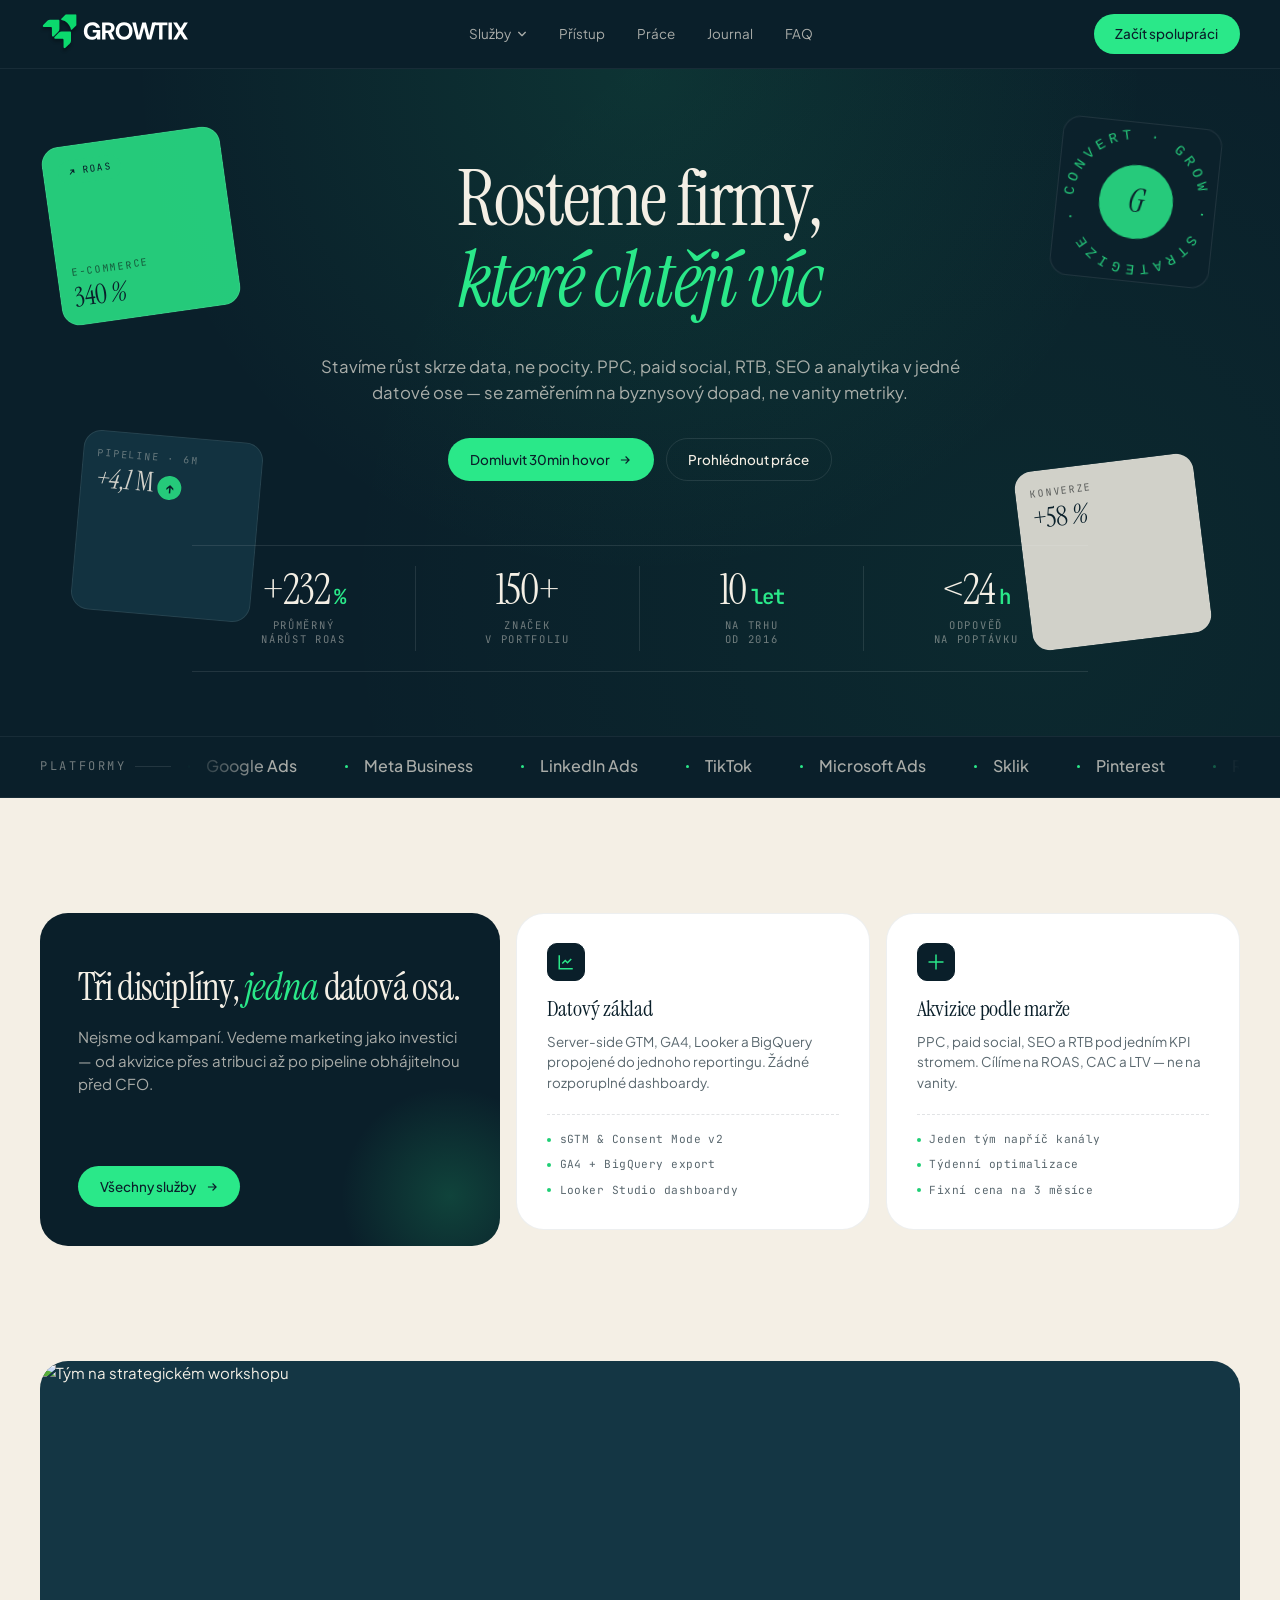
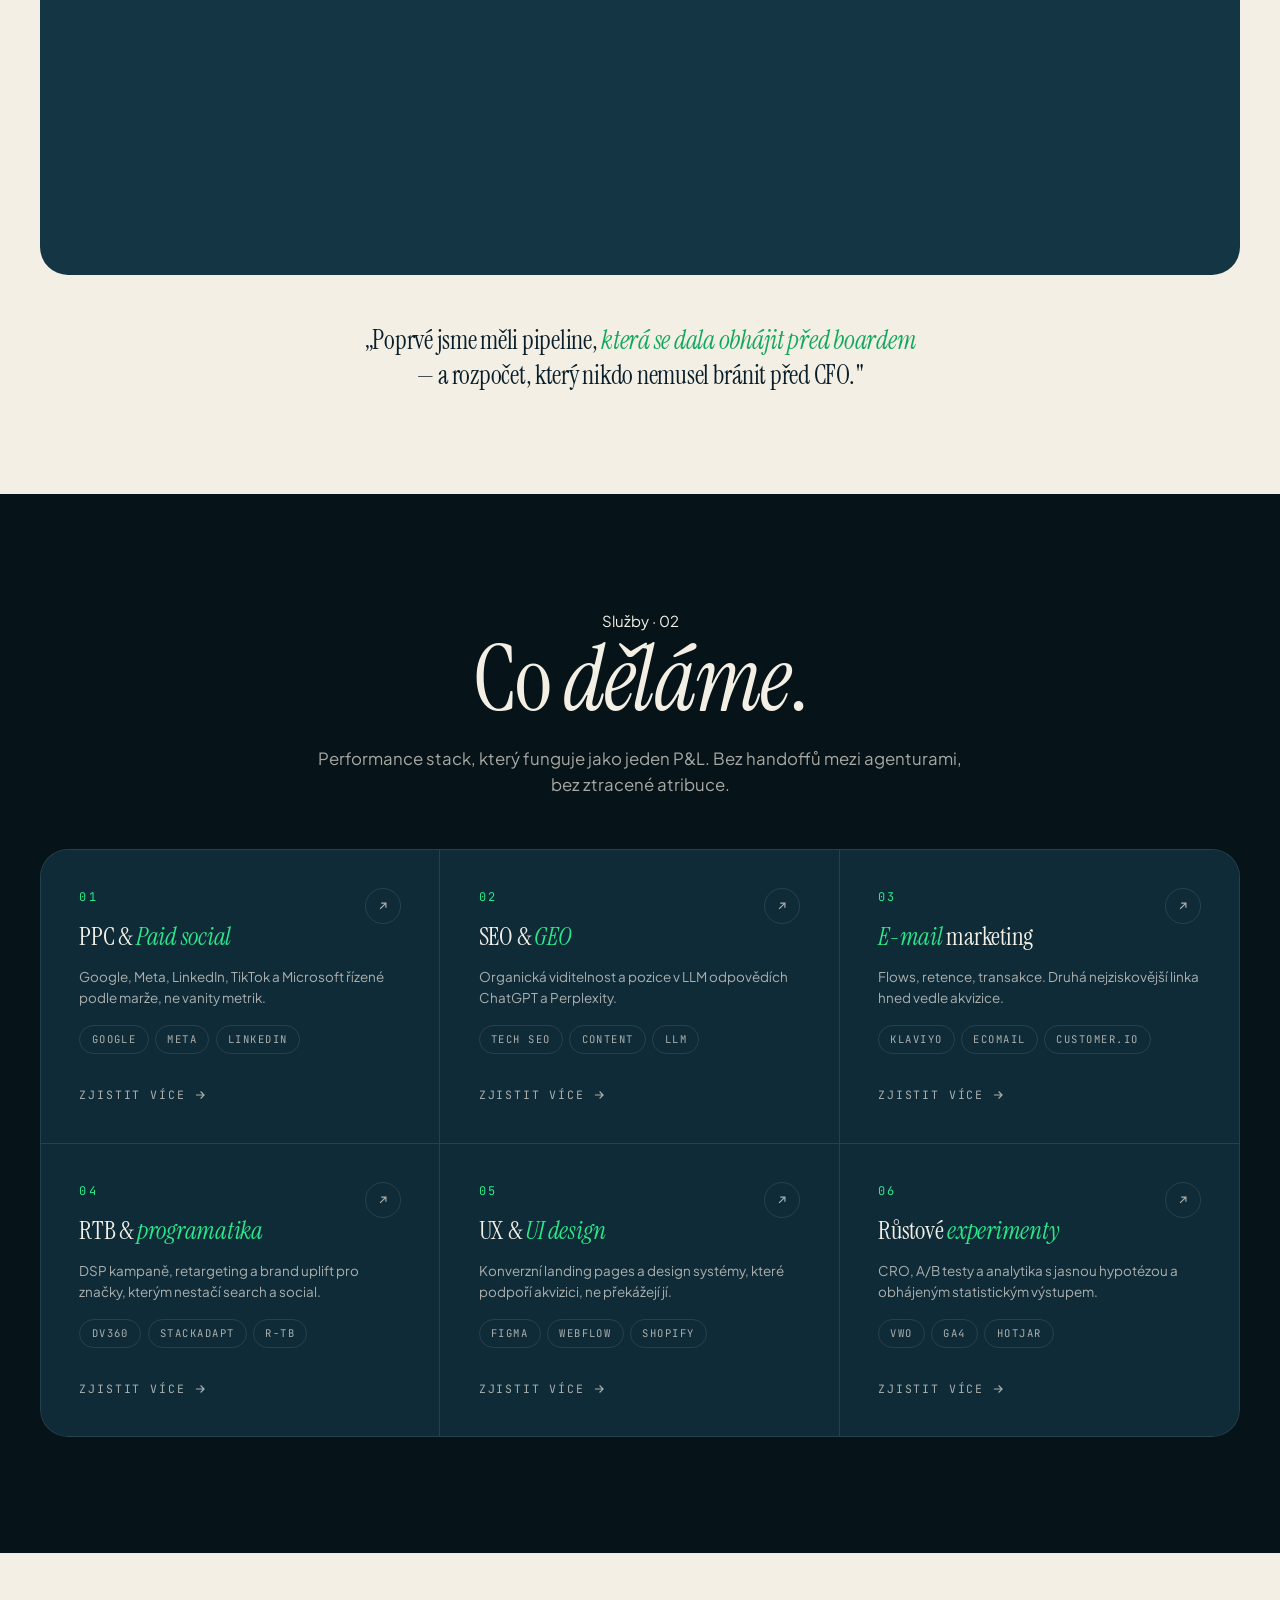
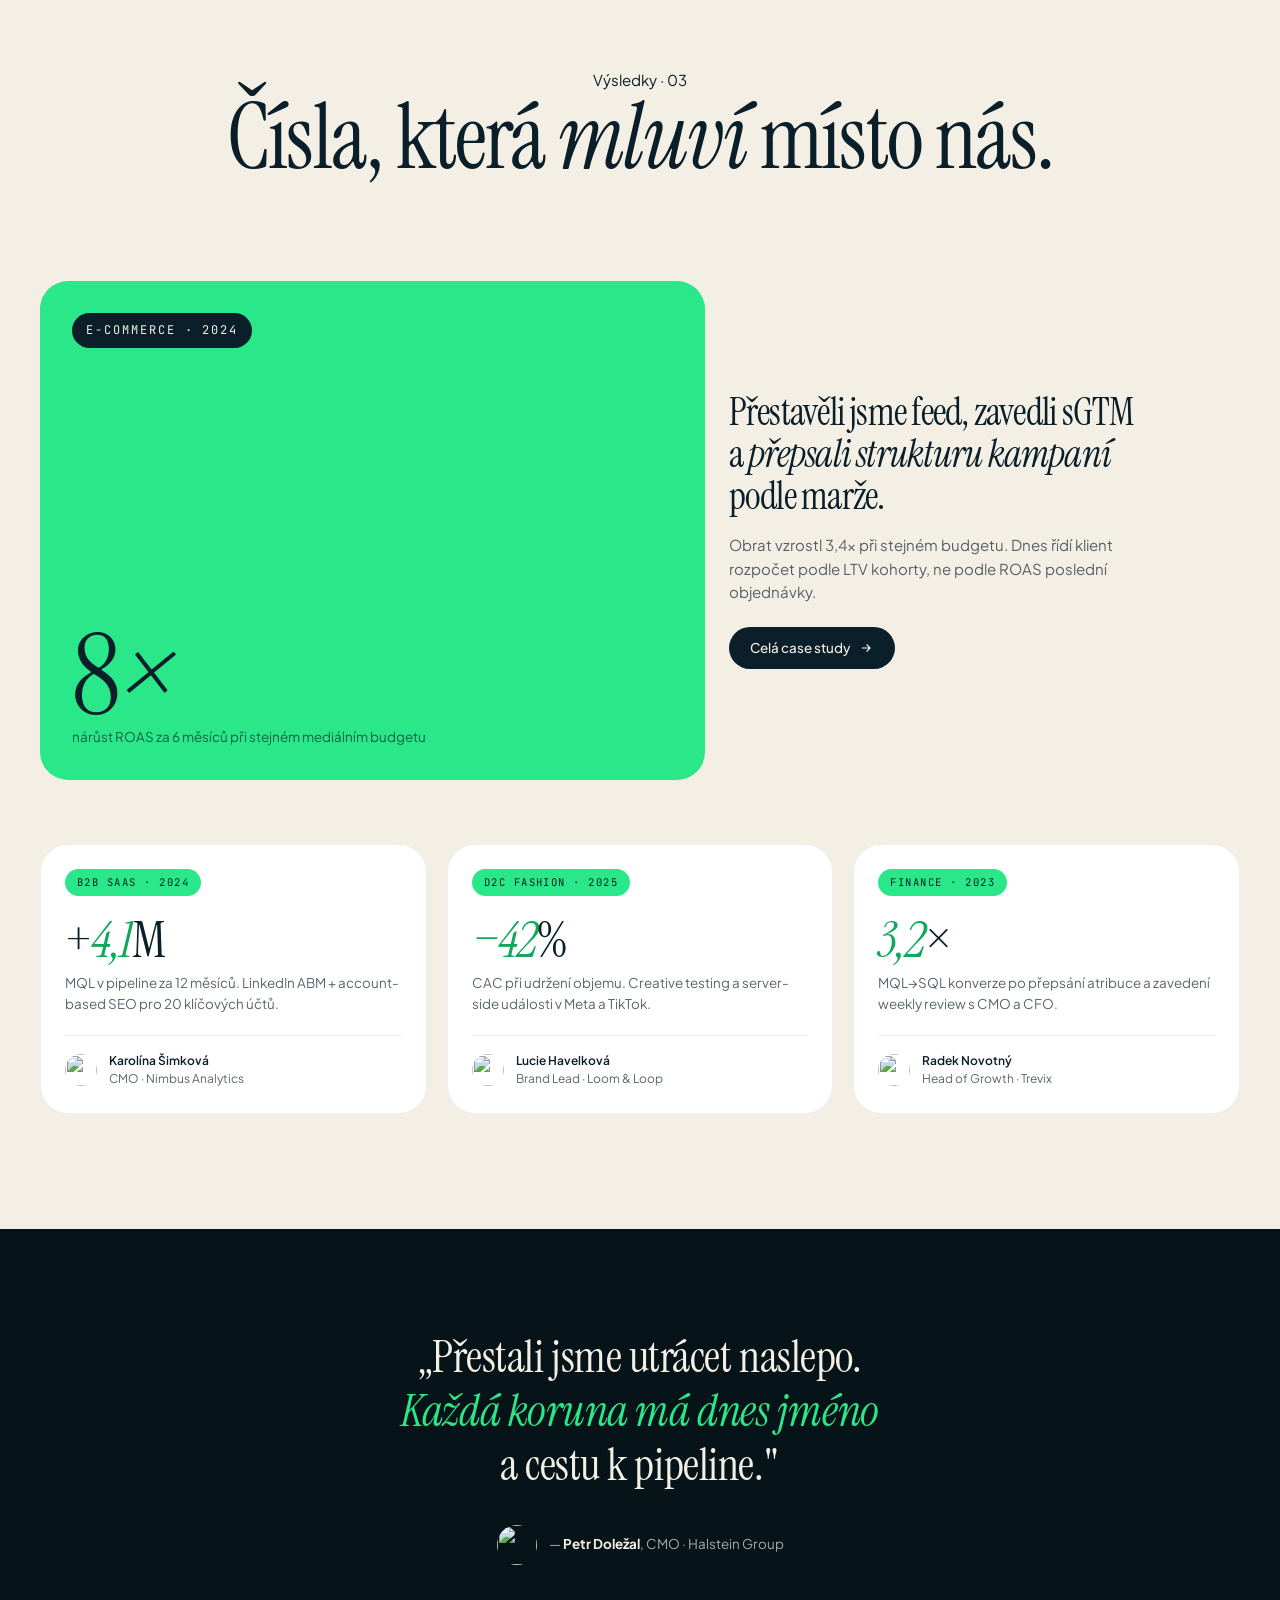
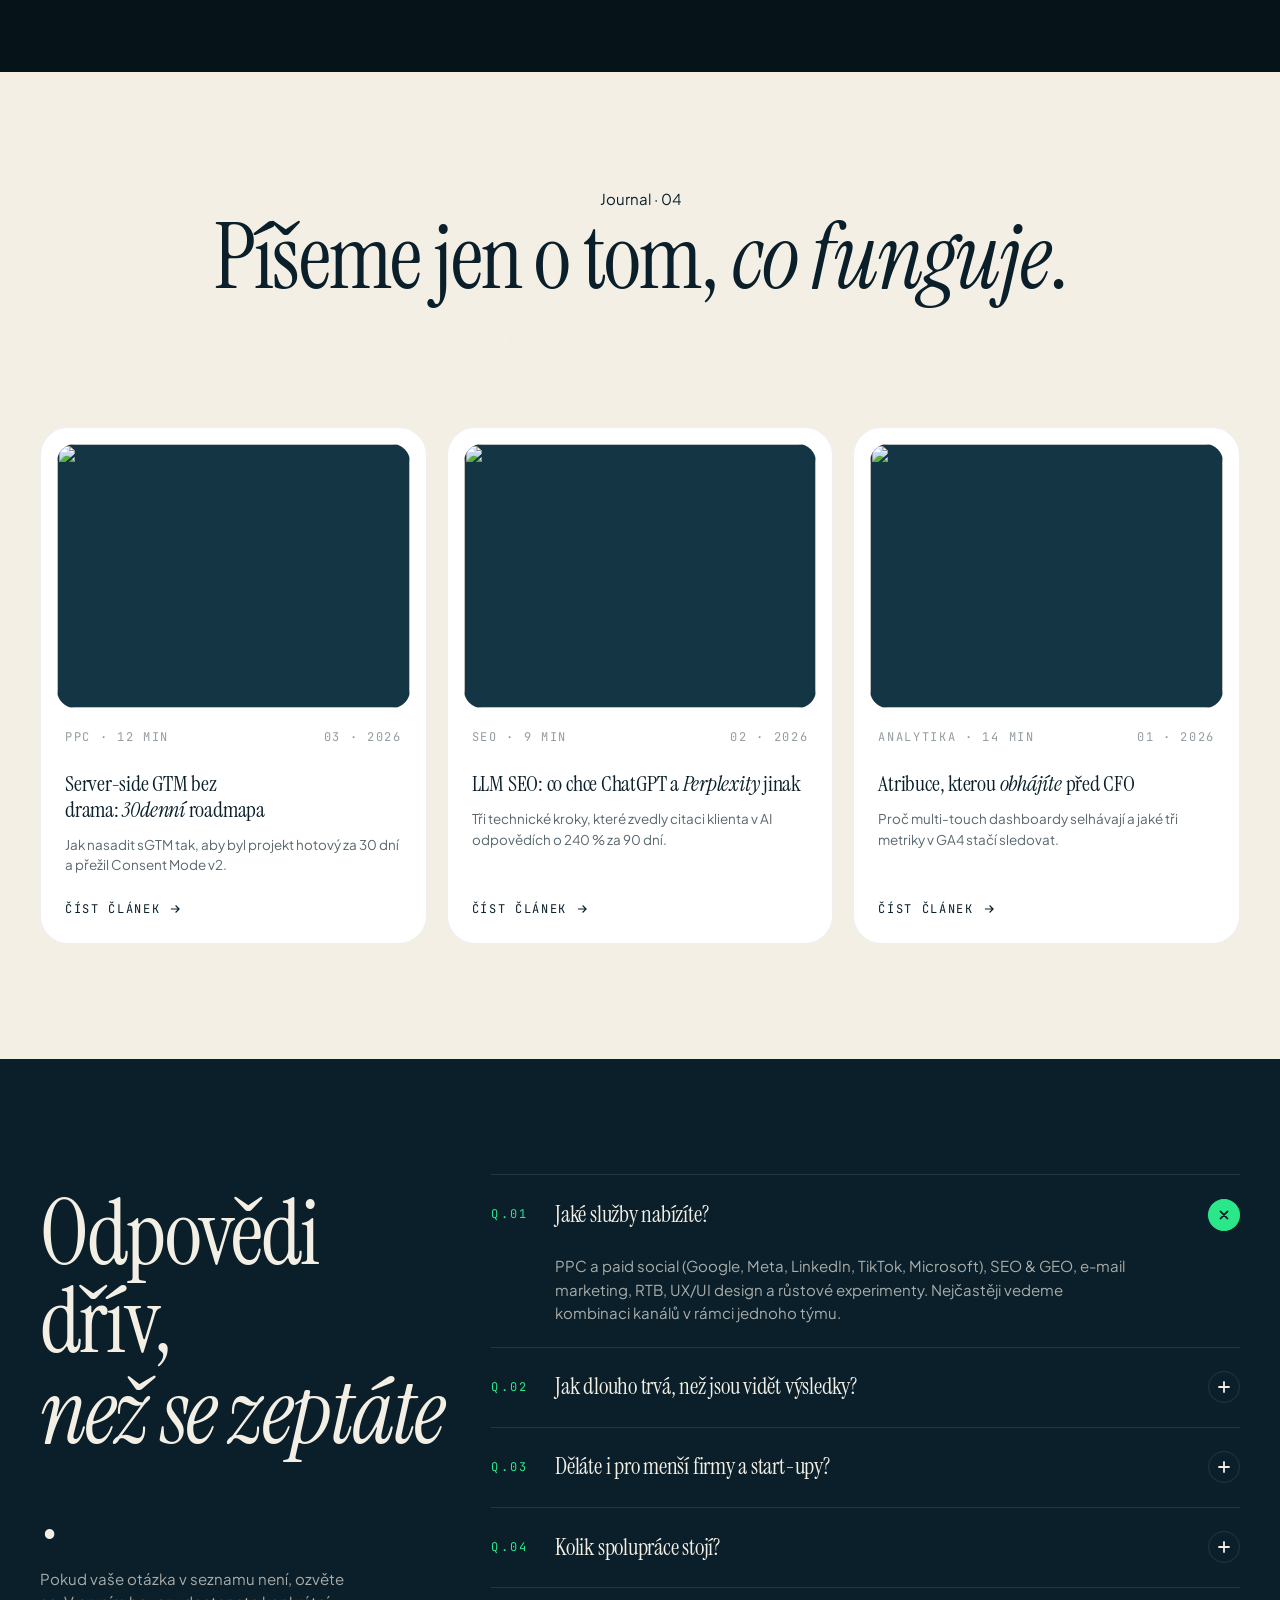
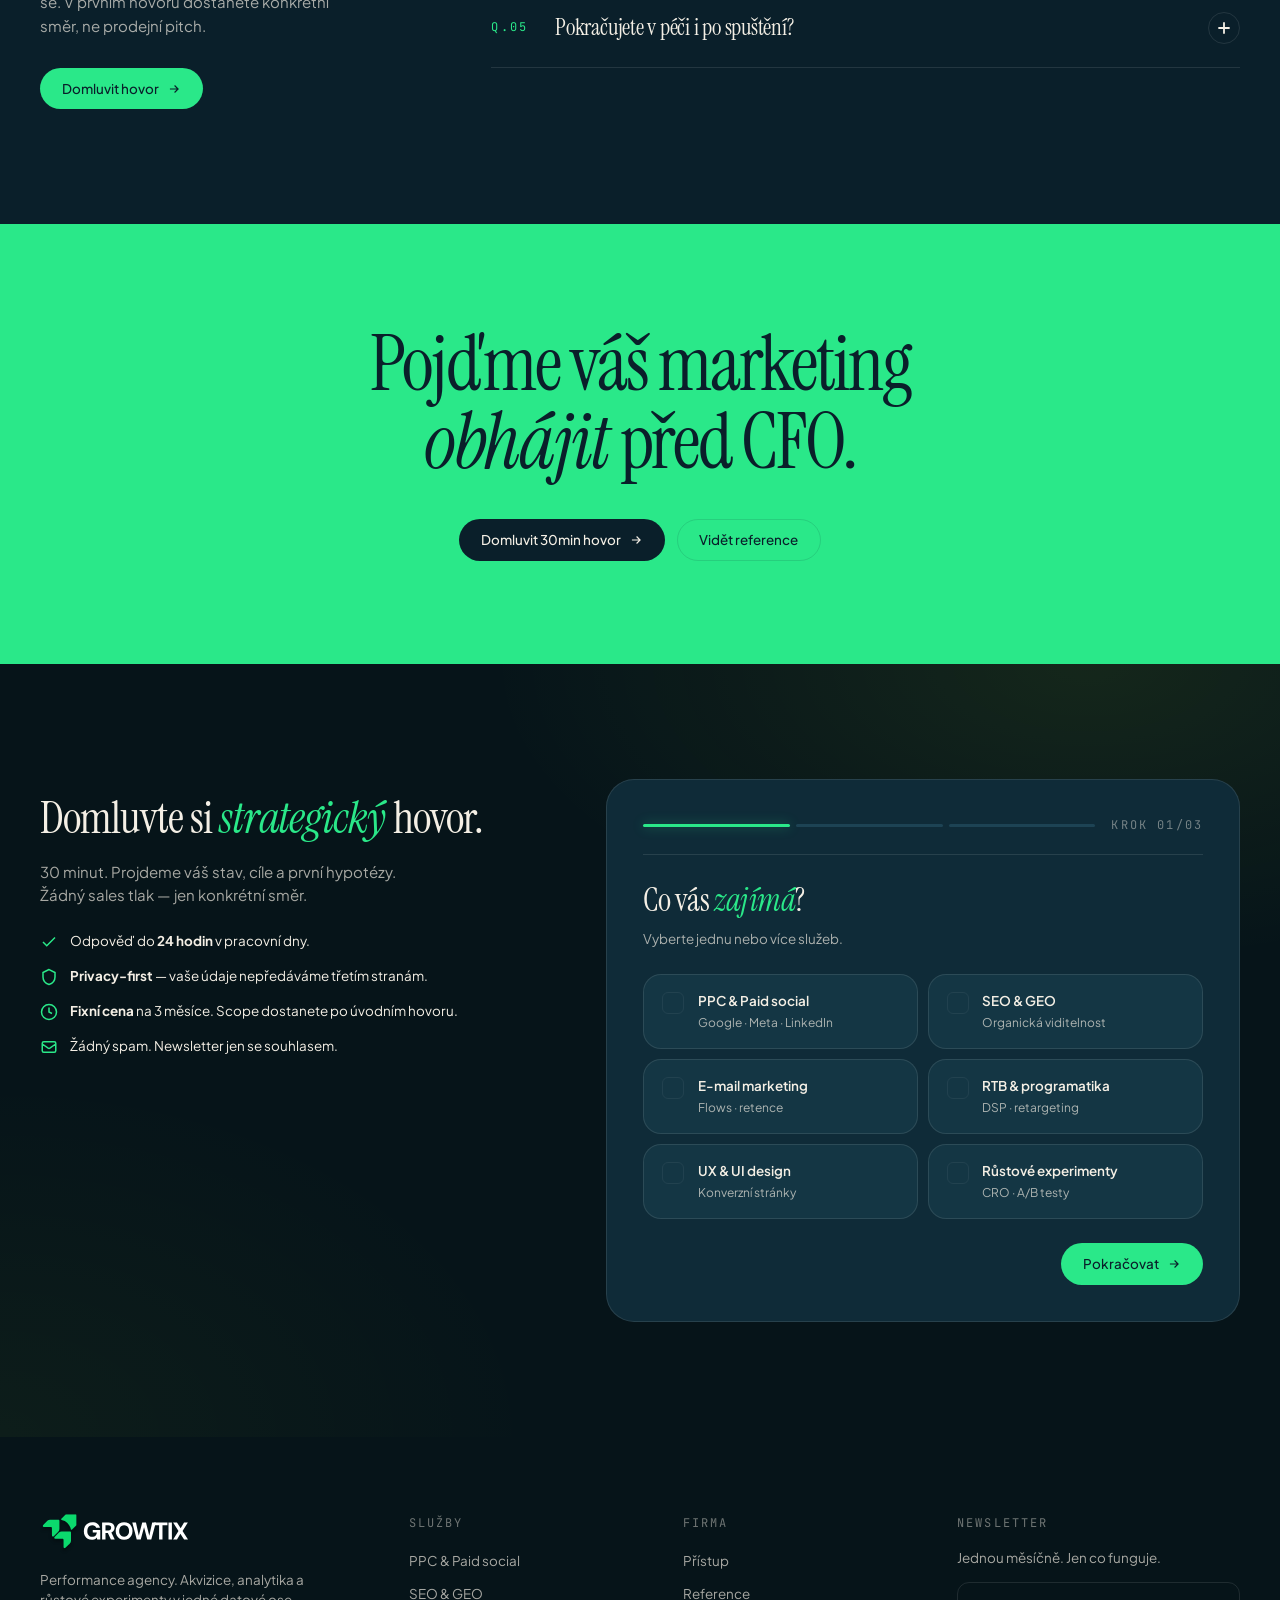
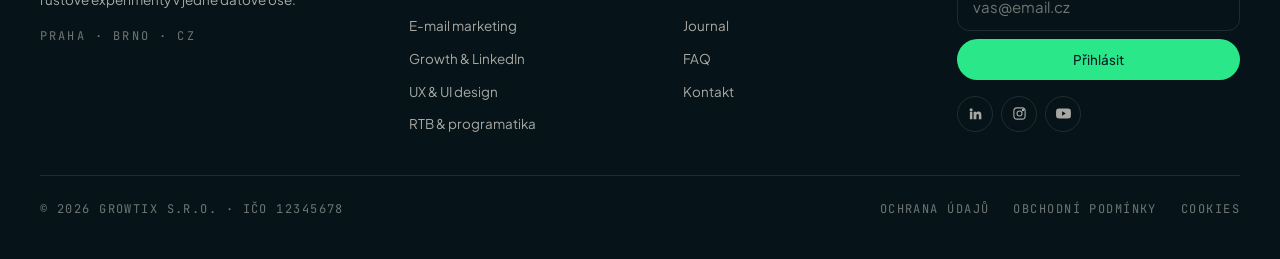
==== commit 9653a835: "Replace text logo with SVG in nav and footer across all pages" ====
--- a/index.html
+++ b/index.html
@@ -17,8 +17,7 @@
   <div class="container container--wide">
     <div class="header__inner">
       <a href="#top" class="brand" aria-label="Growtix — domů">
-        <span class="brand__mark" aria-hidden="true">g</span>
-        <span>growtix</span>
+        <img src="img/logo-growtix.svg" alt="Growtix" width="148" height="40">
       </a>
       <nav class="nav" aria-label="Hlavní">
         <button type="button" class="nav__link nav__trigger" id="gxMegaTrigger" aria-haspopup="true" aria-expanded="false" aria-controls="gxMega">
@@ -572,7 +571,7 @@
   <div class="container container--wide">
     <div class="footer__grid">
       <div>
-        <div class="footer__brand"><span class="brand__mark" aria-hidden="true">g</span>growtix</div>
+        <div class="footer__brand"><img src="img/logo-growtix.svg" alt="Growtix" width="148" height="40"></div>
         <p class="footer__blurb">Performance agency. Akvizice, analytika a růstové experimenty v jedné datové ose.</p>
         <div class="footer__loc">Praha · Brno · CZ</div>
       </div>
